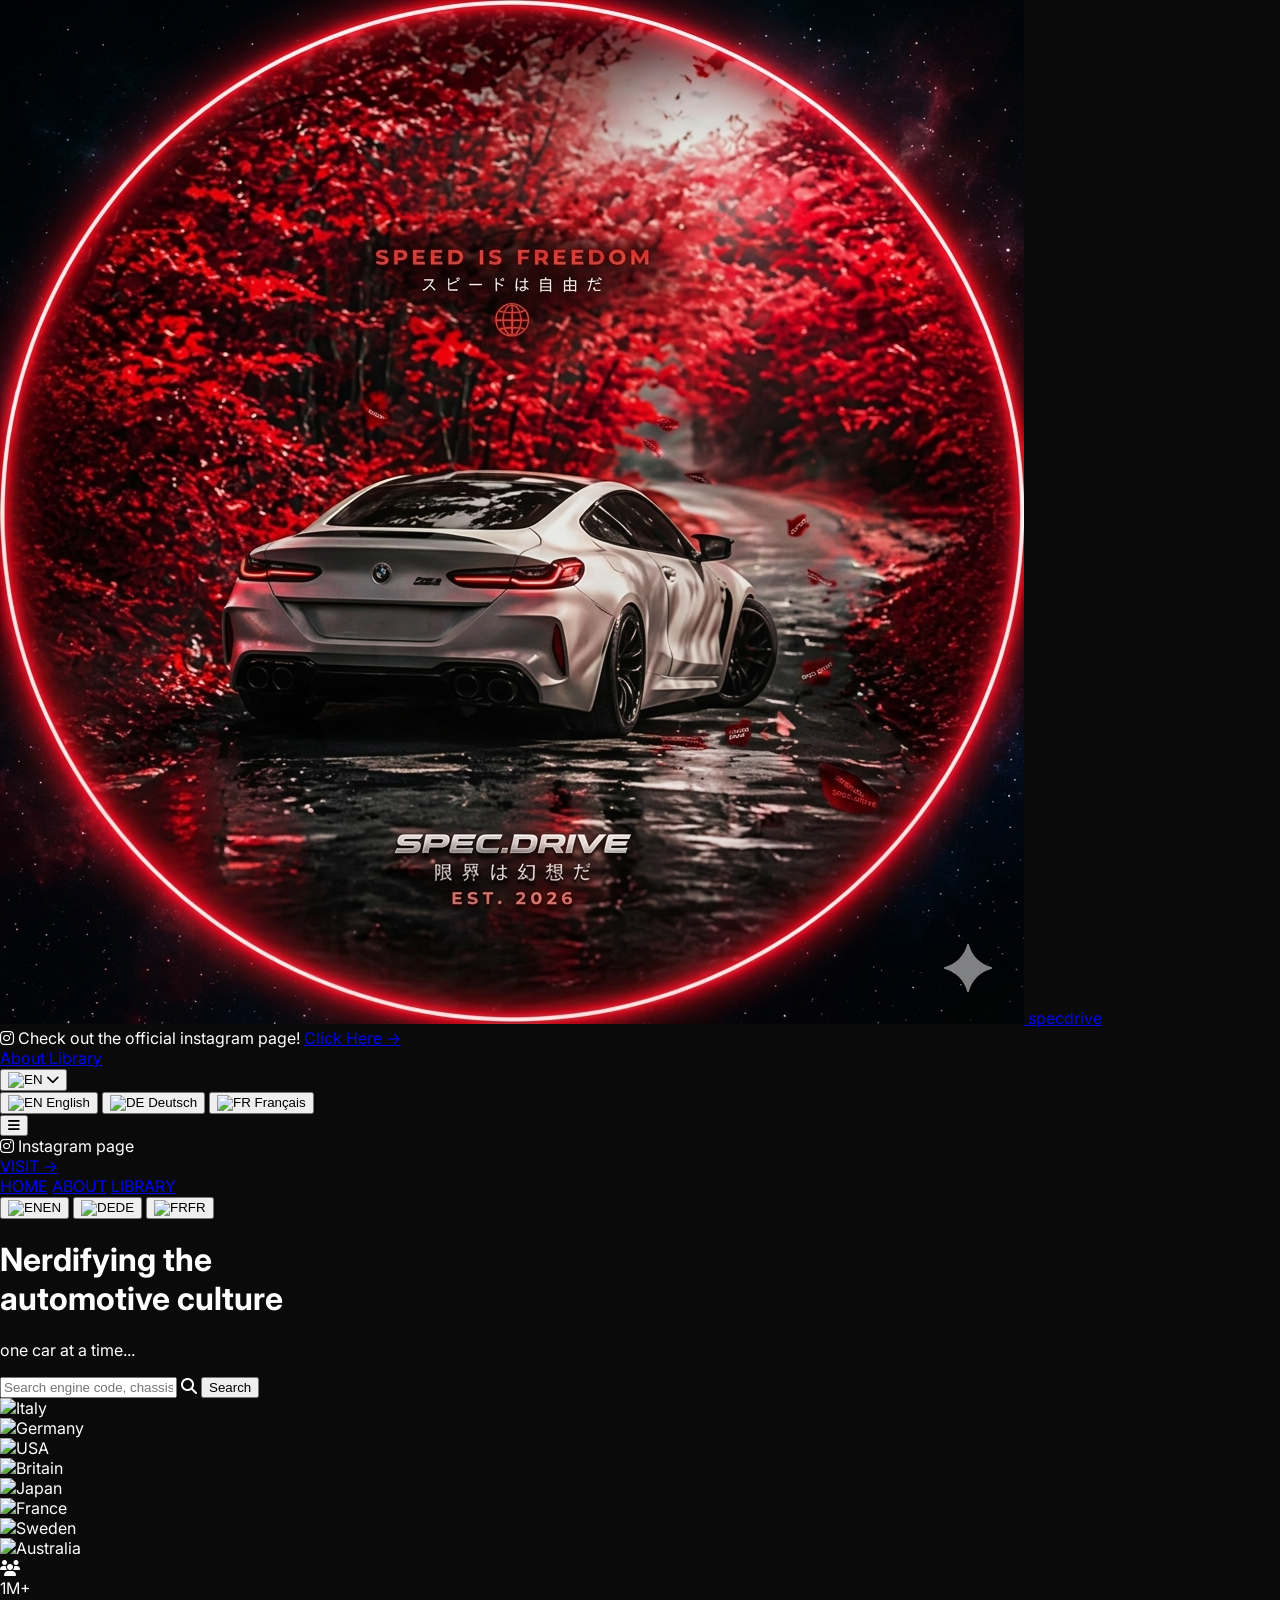
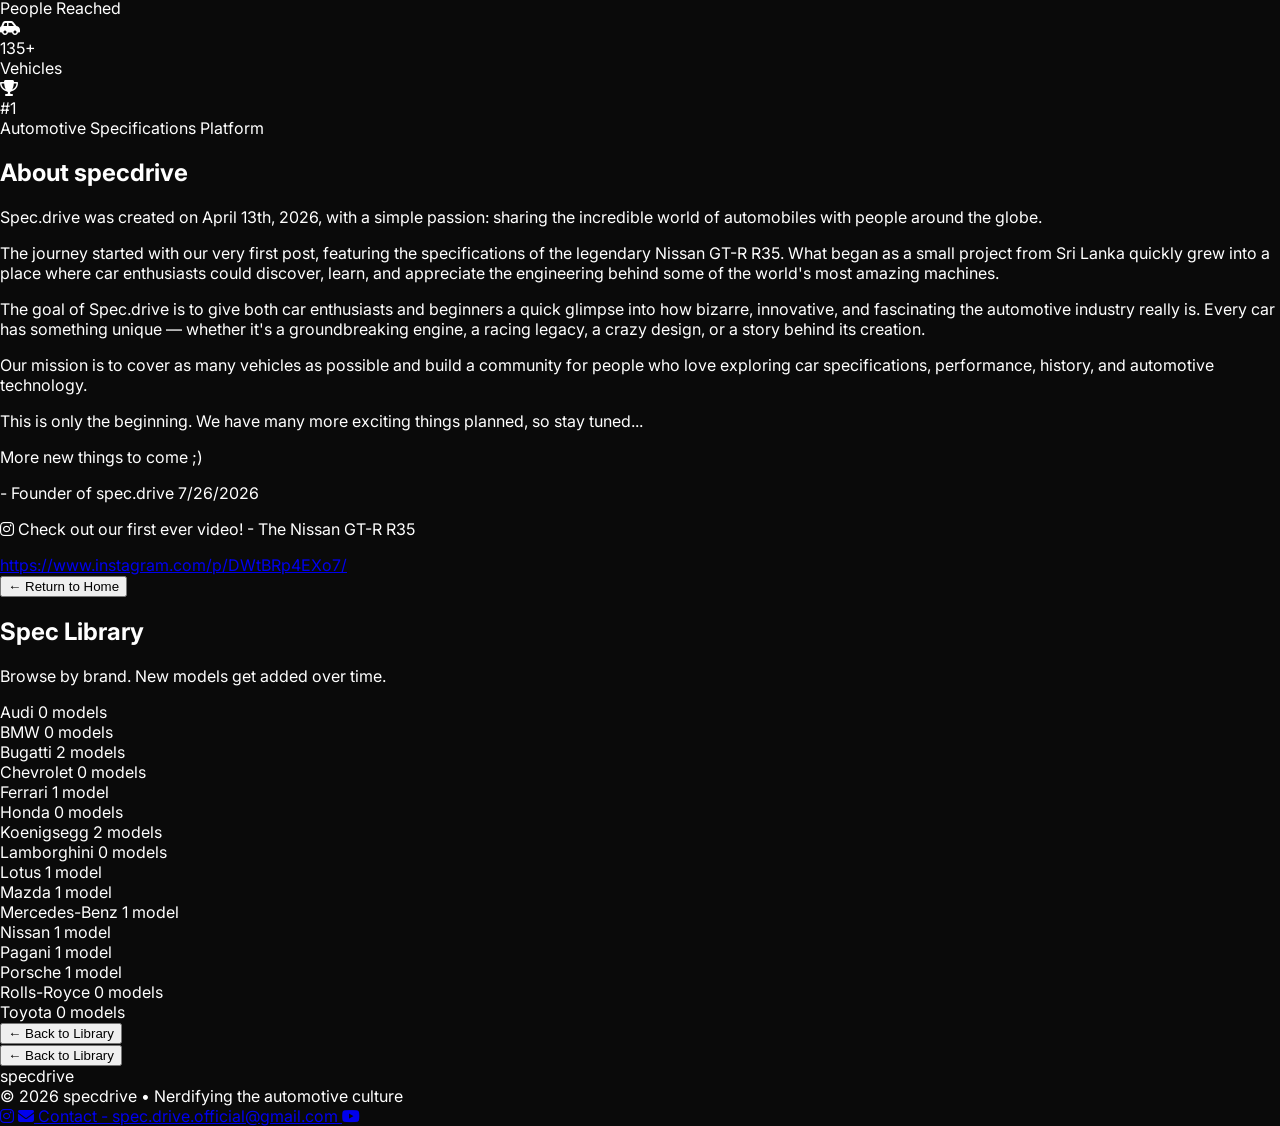
==== index.html @ 2438a8d9 "Update index.html" ====
<!DOCTYPE html>
<html lang="en">
<head>
     <!-- Google tag (gtag.js) -->
<script async src="https://www.googletagmanager.com/gtag/js?id=G-RXZ4TZF6L9"></script>
<script>
  window.dataLayer = window.dataLayer || [];
  function gtag(){dataLayer.push(arguments);}
  gtag('js', new Date());

  gtag('config', 'G-RXZ4TZF6L9');
</script>
    <meta charset="UTF-8">
    <meta name="viewport" content="width=device-width, initial-scale=1.0">
    <title>specdrive | Nerdifying the automotive culture</title>

    <!-- Tailwind CSS -->
    <script src="https://cdn.tailwindcss.com"></script>

    <!-- Font Awesome Icons -->
    <link rel="stylesheet" href="https://cdnjs.cloudflare.com/ajax/libs/font-awesome/6.4.0/css/all.min.css">

    <!-- Google Fonts: Bebas Neue, Oswald, Inter -->
    <link rel="preconnect" href="https://fonts.googleapis.com">
    <link rel="preconnect" href="https://fonts.gstatic.com" crossorigin>
    <link href="https://fonts.googleapis.com/css2?family=Bebas+Neue&family=Inter:wght@300;400;500;600;700&family=Oswald:wght@400;500;600;700&display=swap" rel="stylesheet">

    <script>
        tailwind.config = {
            theme: {
                extend: {
                    colors: {
                        c1: '#0A0A0A',
                        c2: '#121212',
                        r1: '#C1121F',
                        r2: '#D90429',
                        r3: '#EF233C'
                    },
                    fontFamily: {
                        logo: ['Bebas Neue', 'sans-serif'],
                        heading: ['Oswald', 'sans-serif'],
                        body: ['Inter', 'sans-serif']
                    }
                }
            }
        }
    </script>

    <style>
        :root {
            --bg-main: #0A0A0A;
            --bg-card: #121212;
            --red-dark: #C1121F;
            --red-mid: #D90429;
            --red-bright: #EF233C;
        }

        body {
            background-color: var(--bg-main);
            color: #FFFFFF;
            font-family: 'Inter', sans-serif;
            overflow-x: hidden;
            margin: 0;
            padding: 0;
        }

        /* Hero Background with dark GT-R overlay */
        .hero-bg {
    position: relative;
    overflow: hidden;
    isolation: isolate;
}

.hero-video {
    position: absolute;
    inset: 0;
    width: 100%;
    height: 100%;
    object-fit: cover;
    z-index: -2;
}

.hero-overlay {
    position: absolute;
    inset: 0;
    background: linear-gradient(
        180deg,
        rgba(10, 10, 10, 0.72) 0%,
        rgba(10, 10, 10, 0.90) 100%
    );
    z-index: -1;
}
        }

        /* Clean borders without neon or glowing effects */
        .clean-border {
            border: 1px solid #1f1f1f;
        }

        .clean-border-red {
            border: 1px solid var(--red-dark);
        }

        /* Custom Scrollbar */
        ::-webkit-scrollbar {
            width: 8px;
        }
        ::-webkit-scrollbar-track {
            background: #0A0A0A;
        }
        ::-webkit-scrollbar-thumb {
            background: #C1121F;
            border-radius: 4px;
        }
    </style>
</head>
<body class="bg-c1 text-white min-h-screen flex flex-col justify-between font-body selection:bg-r2 selection:text-white">

    <!-- ======================================================= -->
    <!-- SECTION: HEADER NAVBAR                                   -->
    <!-- ======================================================= -->
    <header class="w-full bg-c2/90 border-b border-[#1A1A1A] sticky top-0 z-50">
        <div class="max-w-7xl mx-auto px-6 h-20 flex items-center justify-between gap-4">

            <!-- ---- SUBSECTION: LOGO (top left) ---- -->
            <a href="#" onclick="showView('home')" class="flex items-center gap-3 group text-decoration-none shrink-0">
                <img src="spec.drive logo.png"
                     alt="spec.drive logo"
                     onerror="this.onerror=null; this.src='spec.drive logo_2.png';"
                     class="w-10 h-10 rounded-full border border-r1 object-cover">
                <span class="font-logo text-3xl tracking-wider text-white uppercase group-hover:text-r3 transition-colors">
                    spec<span class="text-r2">drive</span>
                </span>
            </a>

            <!-- ---- SUBSECTION: INSTAGRAM ANNOUNCEMENT BADGE (center) ---- -->
            <div class="hidden md:inline-flex items-center gap-2 lg:gap-3 bg-c1/80 border border-[#222222] hover:border-r1 rounded-full px-3.5 py-1.5 text-xs transition-all shadow-md">
                <i class="fa-brands fa-instagram text-r3 text-sm"></i>
                <span class="text-gray-300 font-body text-xs lg:text-sm" data-i18n="igBanner">Check out the official instagram page!</span>
                <a href="https://www.instagram.com/spec.drive/"
                   target="_blank"
                   rel="noopener noreferrer"
                   class="bg-r1 hover:bg-r2 text-white font-heading px-3 py-1 rounded-full text-xs uppercase tracking-wider transition-colors shrink-0"
                   data-i18n="igBannerBtn">
                    Click Here →
                </a>
            </div>

            <!-- ---- SUBSECTION: TOP RIGHT CLUSTER: About + Library (NEW) + Language Switcher + Menu Icon ---- -->
            <div class="flex items-center gap-4 sm:gap-6 shrink-0">
                <a href="#"
                   id="nav-about-btn"
                   onclick="showView('about')"
                   class="font-heading text-lg tracking-wider text-white hover:text-r3 transition-colors uppercase"
                   data-i18n="navAbout">
                    About
                </a>

                <!-- ==== NEW: LIBRARY NAV LINK ==== -->
                <a href="#"
                   id="nav-library-btn"
                   onclick="showView('library')"
                   class="font-heading text-lg tracking-wider text-white hover:text-r3 transition-colors uppercase"
                   data-i18n="navLibrary">
                    Library
                </a>
                <!-- ==== END NEW: LIBRARY NAV LINK ==== -->

                <!-- LANGUAGE SWITCHER (desktop) -->
                <div class="relative" id="langSwitcherWrap">
                    <button onclick="toggleLangMenu()"
                            id="langSwitcherBtn"
                            aria-label="Change language"
                            class="flex items-center gap-1.5 bg-c1/80 border border-[#222222] hover:border-r1 rounded-full pl-1.5 pr-2.5 py-1.5 transition-all">
                        <img id="langFlagIcon" src="https://flagcdn.com/w40/gb.png" alt="EN" class="w-6 h-4 rounded-sm object-cover border border-[#2a2a2a]">
                        <i class="fa-solid fa-chevron-down text-[10px] text-gray-400"></i>
                    </button>

                    <div id="langMenu" class="hidden absolute right-0 mt-2 w-40 bg-c2 border border-[#222222] rounded-lg shadow-2xl overflow-hidden z-50">
                        <button onclick="setLanguage('en')" class="w-full flex items-center gap-2 px-3 py-2.5 hover:bg-c1 text-sm text-white transition-colors">
                            <img src="https://flagcdn.com/w40/gb.png" alt="EN" class="w-6 h-4 rounded-sm object-cover border border-[#2a2a2a]"> English
                        </button>
                        <button onclick="setLanguage('de')" class="w-full flex items-center gap-2 px-3 py-2.5 hover:bg-c1 text-sm text-white transition-colors">
                            <img src="https://flagcdn.com/w40/de.png" alt="DE" class="w-6 h-4 rounded-sm object-cover border border-[#2a2a2a]"> Deutsch
                        </button>
                        <button onclick="setLanguage('fr')" class="w-full flex items-center gap-2 px-3 py-2.5 hover:bg-c1 text-sm text-white transition-colors">
                            <img src="https://flagcdn.com/w40/fr.png" alt="FR" class="w-6 h-4 rounded-sm object-cover border border-[#2a2a2a]"> Français
                        </button>
                    </div>
                </div>

                <button onclick="toggleMobileMenu()" class="text-white hover:text-r2 p-2 focus:outline-none" aria-label="Menu">
                    <i class="fa-solid fa-bars text-2xl"></i>
                </button>
            </div>
        </div>

        <!-- ---- SUBSECTION: MOBILE DRAWER ---- -->
        <div id="mobileMenu" class="hidden bg-c2 border-b border-[#1A1A1A] px-6 py-4 space-y-3 font-heading text-lg">
            <div class="md:hidden flex items-center justify-between bg-c1 border border-[#222222] rounded-lg p-3 text-xs mb-2">
                <div class="flex items-center gap-2">
                    <i class="fa-brands fa-instagram text-r3"></i>
                    <span class="text-gray-300" data-i18n="igMobileLabel">Instagram page</span>
                </div>
                <a href="https://www.instagram.com/spec.drive/" target="_blank" class="bg-r1 text-white font-heading px-2 py-1 rounded text-xs" data-i18n="igMobileBtn">VISIT →</a>
            </div>
            <a href="#" onclick="showView('home'); toggleMobileMenu()" class="block text-white hover:text-r2" data-i18n="mobileHome">HOME</a>
            <a href="#" onclick="showView('about'); toggleMobileMenu()" class="block text-r2" data-i18n="mobileAbout">ABOUT</a>
            <!-- NEW: mobile Library link -->
            <a href="#" onclick="showView('library'); toggleMobileMenu()" class="block text-white hover:text-r2" data-i18n="navLibrary">LIBRARY</a>

            <div class="flex items-center gap-2 pt-2 border-t border-[#1A1A1A] mt-2">
                <button onclick="setLanguage('en')" class="flex items-center gap-1.5 bg-c1 border border-[#222222] hover:border-r1 rounded-full px-2.5 py-1.5 text-xs">
                    <img src="https://flagcdn.com/w40/gb.png" alt="EN" class="w-5 h-3.5 rounded-sm object-cover">EN
                </button>
                <button onclick="setLanguage('de')" class="flex items-center gap-1.5 bg-c1 border border-[#222222] hover:border-r1 rounded-full px-2.5 py-1.5 text-xs">
                    <img src="https://flagcdn.com/w40/de.png" alt="DE" class="w-5 h-3.5 rounded-sm object-cover">DE
                </button>
                <button onclick="setLanguage('fr')" class="flex items-center gap-1.5 bg-c1 border border-[#222222] hover:border-r1 rounded-full px-2.5 py-1.5 text-xs">
                    <img src="https://flagcdn.com/w40/fr.png" alt="FR" class="w-5 h-3.5 rounded-sm object-cover">FR
                </button>
            </div>
        </div>
    </header>

    <main class="flex-grow relative">

        <!-- ======================================================= -->
        <!-- SECTION: PAGE 1 - HOMEPAGE                               -->
        <!-- ======================================================= -->
        <div id="page-home" class="hero-bg min-h-[calc(100vh-80px)] flex flex-col items-center justify-center px-4 py-12 text-center">
             <video class="hero-video" autoplay muted loop playsinline>
    <source src="bgcar.mp4" type="video/mp4">
</video>

<div class="hero-overlay"></div>

            <div class="max-w-4xl mx-auto space-y-6 w-full flex flex-col items-center">

                <!-- ---- SUBSECTION: HERO HEADING ---- -->
                <h1 class="font-heading font-bold text-4xl sm:text-6xl md:text-7xl lg:text-8xl tracking-tight text-white uppercase leading-tight max-w-3xl">
                    <span data-i18n="heroLine1">Nerdifying the</span> <br>
                    <span class="text-r2" data-i18n="heroLine2">automotive culture</span>
                </h1>

                <!-- ---- SUBSECTION: TAGLINE (original size, just a touch brighter than before for visibility) ---- -->
                <p class="font-heading text-base md:text-xl text-gray-300 tracking-widest uppercase -mt-2" data-i18n="tagline">
                    one car at a time...
                </p>

                <!-- ---- SUBSECTION: CENTER SEARCH BAR ---- -->
                <!-- Now searches both the car database (data/cars.json) and the brand list (data/brands.json). -->
                <div class="w-full max-w-2xl px-2 pt-2">
                    <div class="relative flex items-center">
                        <input type="text"
                               id="heroSearchInput"
                               placeholder="Search engine code, chassis, specs..."
                               data-i18n-placeholder="searchPlaceholder"
                               oninput="handleSearch(this.value)"
                               class="w-full bg-c2 text-white placeholder-gray-400 font-body text-base md:text-lg rounded-full py-4 pl-14 pr-32 border border-r1 focus:border-r3 focus:outline-none transition-all">

                        <i class="fa-solid fa-magnifying-glass absolute left-5 text-r2 text-xl pointer-events-none"></i>

                        <button onclick="performSearch()"
                                class="absolute right-2 px-6 py-2.5 bg-r1 hover:bg-r2 text-white font-heading text-lg uppercase rounded-full transition-colors"
                                data-i18n="searchBtn">
                            Search
                        </button>
                    </div>

                    <!-- Search Results Popup -->
                    <div id="searchResultsCard" class="hidden mt-3 bg-c2 border border-[#222222] rounded-xl p-4 text-left space-y-2 max-h-72 overflow-y-auto shadow-2xl"></div>
                </div>

                <!-- ---- SUBSECTION: COUNTRY FLAGS ROW ---- -->
                <div class="flex items-center justify-center gap-3 sm:gap-5 pt-3 pb-1 flex-wrap">
                    <div class="group cursor-pointer" onclick="filterByCountry('Italy')" title="Italy">
                        <div class="w-[60px] h-[40px] rounded overflow-hidden border border-[#222222] group-hover:border-r2 transition-all">
                            <img src="https://flagcdn.com/w80/it.png" alt="Italy" class="w-full h-full object-cover">
                        </div>
                    </div>

                    <div class="group cursor-pointer" onclick="filterByCountry('Germany')" title="Germany">
                        <div class="w-[60px] h-[40px] rounded overflow-hidden border border-[#222222] group-hover:border-r2 transition-all">
                            <img src="https://flagcdn.com/w80/de.png" alt="Germany" class="w-full h-full object-cover">
                        </div>
                    </div>

                    <div class="group cursor-pointer" onclick="filterByCountry('USA')" title="USA">
                        <div class="w-[60px] h-[40px] rounded overflow-hidden border border-[#222222] group-hover:border-r2 transition-all">
                            <img src="https://flagcdn.com/w80/us.png" alt="USA" class="w-full h-full object-cover">
                        </div>
                    </div>

                    <div class="group cursor-pointer" onclick="filterByCountry('Britain')" title="Britain">
                        <div class="w-[60px] h-[40px] rounded overflow-hidden border border-[#222222] group-hover:border-r2 transition-all">
                            <img src="https://flagcdn.com/w80/gb.png" alt="Britain" class="w-full h-full object-cover">
                        </div>
                    </div>

                    <div class="group cursor-pointer" onclick="filterByCountry('Japan')" title="Japan">
                        <div class="w-[60px] h-[40px] rounded overflow-hidden border border-[#222222] group-hover:border-r2 transition-all">
                            <img src="https://flagcdn.com/w80/jp.png" alt="Japan" class="w-full h-full object-cover">
                        </div>
                    </div>

                    <div class="group cursor-pointer" onclick="filterByCountry('France')" title="France">
                        <div class="w-[60px] h-[40px] rounded overflow-hidden border border-[#222222] group-hover:border-r2 transition-all">
                            <img src="https://flagcdn.com/w80/fr.png" alt="France" class="w-full h-full object-cover">
                        </div>
                    </div>

                    <div class="group cursor-pointer" onclick="filterByCountry('Sweden')" title="Sweden">
                        <div class="w-[60px] h-[40px] rounded overflow-hidden border border-[#222222] group-hover:border-r2 transition-all">
                            <img src="https://flagcdn.com/w80/se.png" alt="Sweden" class="w-full h-full object-cover">
                        </div>
                    </div>

                    <div class="group cursor-pointer" onclick="filterByCountry('Australia')" title="Australia">
                        <div class="w-[60px] h-[40px] rounded overflow-hidden border border-[#222222] group-hover:border-r2 transition-all">
                            <img src="https://flagcdn.com/w80/au.png" alt="Australia" class="w-full h-full object-cover">
                        </div>
                    </div>
                </div>

            </div>

            <!-- ---- SUBSECTION: ACHIEVEMENTS STRIP (NEW) ---- -->
            <!-- 3 stat cards, fade/slide in via IntersectionObserver + count up via animateCounters() in the JS section -->
            <div id="achievementsStrip" class="w-full max-w-5xl mx-auto grid grid-cols-1 sm:grid-cols-3 gap-4 md:gap-6 mt-10 md:mt-14 px-2">

                <div class="achv-card opacity-0 translate-y-6 transition-all duration-700 ease-out bg-c2/90 border border-[#222222] hover:border-r1 rounded-2xl p-6 md:p-8 flex flex-col items-center text-center gap-2 shadow-xl">
                    <i class="fa-solid fa-users text-r2 text-2xl mb-1"></i>
                    <div class="font-heading font-bold text-3xl md:text-4xl text-white">
                        <span class="achv-counter" data-target="1" data-suffix="M+">0</span>
                    </div>
                    <div class="text-gray-400 font-body text-sm md:text-base uppercase tracking-wide" data-i18n="statPeopleReached">People Reached</div>
                </div>

                <div class="achv-card opacity-0 translate-y-6 transition-all duration-700 ease-out delay-150 bg-c2/90 border border-[#222222] hover:border-r1 rounded-2xl p-6 md:p-8 flex flex-col items-center text-center gap-2 shadow-xl">
                    <i class="fa-solid fa-car-side text-r2 text-2xl mb-1"></i>
                    <div class="font-heading font-bold text-3xl md:text-4xl text-white">
                        <span class="achv-counter" data-target="150" data-suffix="+">0</span>
                    </div>
                    <div class="text-gray-400 font-body text-sm md:text-base uppercase tracking-wide" data-i18n="statVehicles">Vehicles</div>
                </div>

                <div class="achv-card opacity-0 translate-y-6 transition-all duration-700 ease-out delay-300 bg-c2/90 border border-[#222222] hover:border-r1 rounded-2xl p-6 md:p-8 flex flex-col items-center text-center gap-2 shadow-xl">
                    <i class="fa-solid fa-trophy text-r2 text-2xl mb-1"></i>
                    <div class="font-heading font-bold text-2xl md:text-3xl text-white">#1</div>
                    <div class="text-gray-400 font-body text-sm md:text-base uppercase tracking-wide" data-i18n="statPlatform">Automotive Specifications Platform</div>
                </div>

            </div>
        </div>

        <!-- ======================================================= -->
        <!-- SECTION: PAGE 2 - ABOUT PAGE                              -->
        <!-- ======================================================= -->
        <div id="page-about" class="hidden min-h-[calc(100vh-160px)] p-4 md:p-8 max-w-4xl mx-auto flex flex-col justify-center my-6">
            <div class="bg-c2 border border-[#1F1F1F] rounded-2xl p-6 md:p-10 space-y-6 shadow-2xl">
                <h2 class="font-heading font-bold text-3xl md:text-5xl text-white uppercase border-b border-[#1F1F1F] pb-4 tracking-wide">
                    <span data-i18n="aboutTitlePrefix">About</span> <span class="text-r2">specdrive</span>
                </h2>

                <div class="font-heading text-gray-200 text-lg md:text-xl space-y-4 leading-relaxed font-normal">
                    <p data-i18n="aboutP1">
                        Spec.drive was created on April 13th, 2026, with a simple passion: sharing the incredible world of automobiles with people around the globe.
                    </p>
                    <p data-i18n="aboutP2">
                        The journey started with our very first post, featuring the specifications of the legendary Nissan GT-R R35. What began as a small project from Sri Lanka quickly grew into a place where car enthusiasts could discover, learn, and appreciate the engineering behind some of the world's most amazing machines.
                    </p>
                    <p data-i18n="aboutP3">
                        The goal of Spec.drive is to give both car enthusiasts and beginners a quick glimpse into how bizarre, innovative, and fascinating the automotive industry really is. Every car has something unique — whether it's a groundbreaking engine, a racing legacy, a crazy design, or a story behind its creation.
                    </p>
                    <p data-i18n="aboutP4">
                        Our mission is to cover as many vehicles as possible and build a community for people who love exploring car specifications, performance, history, and automotive technology.
                    </p>
                    <p class="text-white pt-2 font-medium" data-i18n="aboutP5">
                        This is only the beginning. We have many more exciting things planned, so stay tuned...
                    </p>
                    <p class="text-r3 font-bold" data-i18n="aboutP6">
                        More new things to come ;)
                    </p>
                    <div class="pt-4 text-gray-400 text-base md:text-lg border-t border-[#1F1F1F] flex flex-col sm:flex-row justify-between gap-1">
                        <span data-i18n="aboutFounderLabel">- Founder of spec.drive</span>
                        <span class="text-r2 font-bold">7/26/2026</span>
                    </div>
                </div>

                <div class="mt-8 bg-c1 border border-r1/50 hover:border-r1 rounded-xl p-5 transition-all">
                    <p class="font-heading font-bold text-lg md:text-xl text-white uppercase tracking-wider mb-2 flex items-center gap-2" data-i18n="aboutVideoLabel">
                        <i class="fa-brands fa-instagram text-r3"></i>
                        Check out our first ever video! - The Nissan GT-R R35
                    </p>
                    <a href="https://www.instagram.com/p/DWtBRp4EXo7/"
                       target="_blank"
                       rel="noopener noreferrer"
                       class="font-heading font-bold text-r2 hover:text-r3 text-base md:text-lg underline underline-offset-4 break-all transition-colors block">
                        https://www.instagram.com/p/DWtBRp4EXo7/
                    </a>
                </div>

                <div class="pt-2">
                    <button onclick="showView('home')" class="px-6 py-2.5 bg-r1 hover:bg-r2 text-white font-heading text-base uppercase rounded-lg transition-colors" data-i18n="returnHome">
                        ← Return to Home
                    </button>
                </div>
            </div>
        </div>

        <!-- ======================================================= -->
        <!-- SECTION: PAGE 3 - SPEC LIBRARY (NEW)                      -->
        <!-- Brand grid, built from data/brands.json + data/cars.json  -->
        <!-- ======================================================= -->
        <div id="page-library" class="hidden min-h-[calc(100vh-160px)] p-4 md:p-8 max-w-6xl mx-auto my-6">
            <h2 class="font-heading font-bold text-3xl md:text-5xl text-white uppercase tracking-wide mb-2" data-i18n="libraryTitle">
                Spec Library
            </h2>
            <p class="text-gray-400 font-body mb-8" data-i18n="librarySubtitle">
                Browse by brand. New models get added over time.
            </p>

            <!-- Brand cards get injected here by renderLibrary() in the JS section below -->
            <div id="brandGrid" class="grid grid-cols-2 sm:grid-cols-3 md:grid-cols-4 gap-4"></div>
        </div>

        <!-- ======================================================= -->
        <!-- SECTION: PAGE 4 - BRAND PAGE (NEW)                        -->
        <!-- Model list for a single brand, injected by renderBrandPage() -->
        <!-- ======================================================= -->
        <div id="page-brand" class="hidden min-h-[calc(100vh-160px)] p-4 md:p-8 max-w-6xl mx-auto my-6">
            <button onclick="showView('library')" class="mb-6 px-4 py-2 bg-c2 border border-[#222222] hover:border-r1 text-white font-heading text-sm uppercase rounded-lg transition-colors" data-i18n="backToLibrary">
                ← Back to Library
            </button>
            <div id="brandPageContent"></div>
        </div>

        <!-- ======================================================= -->
        <!-- SECTION: PAGE 5 - CAR DETAIL PAGE (NEW)                   -->
        <!-- Single car spec sheet, injected by renderCarPage()        -->
        <!-- ======================================================= -->
        <div id="page-car" class="hidden min-h-[calc(100vh-160px)] p-4 md:p-8 max-w-4xl mx-auto my-6">
            <button id="carBackBtn" onclick="showView('library')" class="mb-6 px-4 py-2 bg-c2 border border-[#222222] hover:border-r1 text-white font-heading text-sm uppercase rounded-lg transition-colors" data-i18n="backToLibrary">
                ← Back to Library
            </button>
            <div id="carPageContent"></div>
        </div>

    </main>

    <!-- ======================================================= -->
    <!-- SECTION: FOOTER                                           -->
    <!-- ======================================================= -->
    <footer class="bg-c2 border-t border-[#1A1A1A] py-6 text-center text-xs text-gray-500 font-body">
        <div class="max-w-7xl mx-auto px-4 flex flex-col sm:flex-row items-center justify-between gap-4">
            <div class="font-logo text-xl text-white tracking-wider">
                spec<span class="text-r2">drive</span>
            </div>
            <div>
                © 2026 specdrive • <span data-i18n="footerTagline">Nerdifying the automotive culture</span>
            </div>
            <div class="flex gap-4 text-gray-400">
                <a href="https://www.instagram.com/spec.drive/" target="_blank" class="hover:text-r2"><i class="fa-brands fa-instagram"></i></a>
                <a href="mailto:spec.drive.official@gmail.com" class="hover:text-r2 flex items-center gap-1.5">
                    <i class="fa-solid fa-envelope"></i>
                    <span data-i18n="footerContactLabel">Contact</span> - spec.drive.official@gmail.com
                </a>
                <a href="#" class="hover:text-r2"><i class="fa-brands fa-youtube"></i></a>
            </div>
        </div>
    </footer>

    <script>
        // ===================================================
        // SECTION: DATABASE LOADING (NEW)
        // Pulls data/cars.json and data/brands.json at page load.
        // These two files are the database — edit them directly,
        // this script only ever reads them.
        // NOTE: fetch() needs the page served over http(s). Opening
        // index.html by double-clicking it (file://) will fail with
        // a CORS error — run a local server or test on GitHub Pages.
        // ===================================================
        let cars = [];
        let brands = [];

        async function loadDatabase() {
            try {
                const [carsRes, brandsRes] = await Promise.all([
                    fetch('data/cars.json'),
                    fetch('data/brands.json')
                ]);
                cars = await carsRes.json();
                brands = await brandsRes.json();
                renderLibrary();
            } catch (err) {
                console.error('Could not load the car database. If you are opening this file directly (file://), run a local server instead — see the README.', err);
            }
        }

        // ===================================================
        // SECTION: LANGUAGE / TRANSLATIONS
        // ===================================================
        const translations = {
            en: {
                igBanner: "Check out the official instagram page!",
                igBannerBtn: "Click Here →",
                igMobileLabel: "Instagram page",
                igMobileBtn: "VISIT →",
                navAbout: "About",
                navLibrary: "Library",
                mobileHome: "HOME",
                mobileAbout: "ABOUT",
                heroLine1: "Nerdifying the",
                heroLine2: "automotive culture",
                tagline: "one car at a time...",
                searchPlaceholder: "Search engine code, chassis, specs...",
                searchBtn: "Search",
                noResults: 'No specs found matching "{q}". Try searching "S63", "V6", or "GT3".',
                viewSpec: "View Spec →",
                viewBrand: "View Brand →",
                aboutTitlePrefix: "About",
                aboutP1: "Spec.drive was created on April 13th, 2026, with a simple passion: sharing the incredible world of automobiles with people around the globe.",
                aboutP2: "The journey started with our very first post, featuring the specifications of the legendary Nissan GT-R R35. What began as a small project from Sri Lanka quickly grew into a place where car enthusiasts could discover, learn, and appreciate the engineering behind some of the world's most amazing machines.",
                aboutP3: "The goal of Spec.drive is to give both car enthusiasts and beginners a quick glimpse into how bizarre, innovative, and fascinating the automotive industry really is. Every car has something unique — whether it's a groundbreaking engine, a racing legacy, a crazy design, or a story behind its creation.",
                aboutP4: "Our mission is to cover as many vehicles as possible and build a community for people who love exploring car specifications, performance, history, and automotive technology.",
                aboutP5: "This is only the beginning. We have many more exciting things planned, so stay tuned...",
                aboutP6: "More new things to come ;)",
                aboutFounderLabel: "- Founder of spec.drive",
                aboutVideoLabel: "Check out our first ever video! - The Nissan GT-R R35",
                returnHome: "← Return to Home",
                footerTagline: "Nerdifying the automotive culture",
                footerContactLabel: "Contact",
                libraryTitle: "Spec Library",
                librarySubtitle: "Browse by brand. New models get added over time.",
                backToLibrary: "← Back to Library",
                comingSoonTitle: "No specs here yet",
                comingSoonBody: "We haven't written this brand up yet — check back soon.",
                statCountry: "Country",
                statPrice: "Price",
                statTopSpeed: "Top Speed",
                statZeroHundred: "0-100 km/h",
                statPeopleReached: "People Reached",
                statVehicles: "Vehicles",
                statPlatform: "Automotive Specifications Platform",
                watchOnInstagram: "Watch on Instagram"
            },
            de: {
                igBanner: "Schau dir unsere offizielle Instagram-Seite an!",
                igBannerBtn: "Hier klicken →",
                igMobileLabel: "Instagram-Seite",
                igMobileBtn: "BESUCHEN →",
                navAbout: "Über uns",
                navLibrary: "Bibliothek",
                mobileHome: "STARTSEITE",
                mobileAbout: "ÜBER UNS",
                heroLine1: "Wir verwandeln die",
                heroLine2: "Autokultur in Nerd-Wissen",
                tagline: "ein Auto nach dem anderen...",
                searchPlaceholder: "Motorcode, Fahrgestell, Spezifikationen suchen...",
                searchBtn: "Suchen",
                noResults: 'Keine Ergebnisse für "{q}" gefunden. Versuche "S63", "V6" oder "GT3".',
                viewSpec: "Details ansehen →",
                viewBrand: "Marke ansehen →",
                aboutTitlePrefix: "Über",
                aboutP1: "Spec.drive wurde am 13. April 2026 aus einer einfachen Leidenschaft heraus gegründet: die faszinierende Welt der Automobile mit Menschen auf der ganzen Welt zu teilen.",
                aboutP2: "Alles begann mit unserem allerersten Beitrag über die Spezifikationen des legendären Nissan GT-R R35. Was als kleines Projekt aus Sri Lanka startete, wurde schnell zu einem Ort, an dem Autoliebhaber die Technik hinter einigen der beeindruckendsten Maschinen der Welt entdecken und schätzen lernen konnten.",
                aboutP3: "Das Ziel von Spec.drive ist es, sowohl Autoenthusiasten als auch Einsteigern einen schnellen Einblick zu geben, wie ungewöhnlich, innovativ und faszinierend die Automobilindustrie wirklich ist. Jedes Auto hat etwas Besonderes — sei es ein bahnbrechender Motor, ein Rennerbe, ein verrücktes Design oder eine Geschichte hinter seiner Entstehung.",
                aboutP4: "Unsere Mission ist es, so viele Fahrzeuge wie möglich vorzustellen und eine Community für Menschen aufzubauen, die gerne Fahrzeugspezifikationen, Leistung, Geschichte und Automobiltechnik erkunden.",
                aboutP5: "Das ist erst der Anfang. Es gibt noch viele spannende Dinge, die wir planen, also bleib dran...",
                aboutP6: "Weitere Neuigkeiten folgen ;)",
                aboutFounderLabel: "- Gründer von spec.drive",
                aboutVideoLabel: "Schau dir unser allererstes Video an! - Der Nissan GT-R R35",
                returnHome: "← Zurück zur Startseite",
                footerTagline: "Wir verwandeln die Autokultur in Nerd-Wissen",
                footerContactLabel: "Kontakt",
                libraryTitle: "Spec-Bibliothek",
                librarySubtitle: "Nach Marke durchsuchen. Neue Modelle kommen laufend dazu.",
                backToLibrary: "← Zurück zur Bibliothek",
                comingSoonTitle: "Noch keine Daten",
                comingSoonBody: "Für diese Marke haben wir noch nichts geschrieben — schau bald wieder vorbei.",
                statCountry: "Land",
                statPrice: "Preis",
                statTopSpeed: "Höchstgeschwindigkeit",
                statZeroHundred: "0-100 km/h",
                statPeopleReached: "Erreichte Personen",
                statVehicles: "Fahrzeuge",
                statPlatform: "Automotive Spezifikations-Plattform",
                watchOnInstagram: "Auf Instagram ansehen"
            },
            fr: {
                igBanner: "Découvrez notre page Instagram officielle !",
                igBannerBtn: "Cliquez ici →",
                igMobileLabel: "Page Instagram",
                igMobileBtn: "VISITER →",
                navAbout: "À propos",
                navLibrary: "Bibliothèque",
                mobileHome: "ACCUEIL",
                mobileAbout: "À PROPOS",
                heroLine1: "Rendre la",
                heroLine2: "culture automobile passionnante",
                tagline: "une voiture à la fois...",
                searchPlaceholder: "Rechercher un code moteur, un châssis, des specs...",
                searchBtn: "Rechercher",
                noResults: 'Aucun résultat pour "{q}". Essayez "S63", "V6" ou "GT3".',
                viewSpec: "Voir la fiche →",
                viewBrand: "Voir la marque →",
                aboutTitlePrefix: "À propos de",
                aboutP1: "Spec.drive a été créé le 13 avril 2026, avec une passion simple : partager le monde incroyable de l'automobile avec des passionnés du monde entier.",
                aboutP2: "Tout a commencé avec notre tout premier post, consacré aux caractéristiques de la légendaire Nissan GT-R R35. Ce qui n'était au départ qu'un petit projet lancé depuis le Sri Lanka est rapidement devenu un lieu où les passionnés d'automobile peuvent découvrir et apprécier l'ingénierie derrière certaines des machines les plus impressionnantes au monde.",
                aboutP3: "L'objectif de Spec.drive est d'offrir aux passionnés comme aux débutants un aperçu de ce que l'industrie automobile a de plus surprenant, innovant et fascinant. Chaque voiture a quelque chose d'unique — un moteur révolutionnaire, un héritage de course, un design audacieux, ou une histoire derrière sa création.",
                aboutP4: "Notre mission est de couvrir un maximum de véhicules et de créer une communauté pour les passionnés de caractéristiques automobiles, de performance, d'histoire et de technologie.",
                aboutP5: "Ce n'est que le début. Nous avons encore beaucoup de projets passionnants en préparation, restez à l'écoute...",
                aboutP6: "D'autres nouveautés à venir ;)",
                aboutFounderLabel: "- Fondateur de spec.drive",
                aboutVideoLabel: "Découvrez notre toute première vidéo ! - La Nissan GT-R R35",
                returnHome: "← Retour à l'accueil",
                footerTagline: "Rendre la culture automobile passionnante",
                footerContactLabel: "Contact",
                libraryTitle: "Bibliothèque des specs",
                librarySubtitle: "Parcourez par marque. De nouveaux modèles sont ajoutés régulièrement.",
                backToLibrary: "← Retour à la bibliothèque",
                comingSoonTitle: "Rien ici pour l'instant",
                comingSoonBody: "Cette marque n'a pas encore de fiche — revenez bientôt.",
                statCountry: "Pays",
                statPrice: "Prix",
                statTopSpeed: "Vitesse max.",
                statZeroHundred: "0-100 km/h",
                statPeopleReached: "Personnes touchées",
                statVehicles: "Véhicules",
                statPlatform: "Plateforme de fiches techniques automobiles",
                watchOnInstagram: "Voir sur Instagram"
            }
        };

        const langFlags = { en: "gb", de: "de", fr: "fr" };
        let currentLang = "en";

        function setLanguage(lang) {
            if (!translations[lang]) return;
            currentLang = lang;

            document.querySelectorAll('[data-i18n]').forEach(el => {
                const key = el.getAttribute('data-i18n');
                if (translations[lang][key] !== undefined) el.textContent = translations[lang][key];
            });
            document.querySelectorAll('[data-i18n-placeholder]').forEach(el => {
                const key = el.getAttribute('data-i18n-placeholder');
                if (translations[lang][key] !== undefined) el.setAttribute('placeholder', translations[lang][key]);
            });

            document.getElementById('langFlagIcon').src = `https://flagcdn.com/w40/${langFlags[lang]}.png`;
            document.getElementById('langMenu').classList.add('hidden');

            const searchInput = document.getElementById('heroSearchInput');
            if (searchInput.value.trim()) handleSearch(searchInput.value);

            // Re-render whichever dynamic page is open so its i18n strings update too
            const activeCarId = document.getElementById('page-car').dataset.activeId;
            const activeBrand = document.getElementById('page-brand').dataset.activeBrand;
            if (!document.getElementById('page-car').classList.contains('hidden') && activeCarId) renderCarPage(activeCarId);
            if (!document.getElementById('page-brand').classList.contains('hidden') && activeBrand) renderBrandPage(activeBrand);
        }

        function toggleLangMenu() {
            document.getElementById('langMenu').classList.toggle('hidden');
        }

        document.addEventListener('click', function (e) {
            const wrap = document.getElementById('langSwitcherWrap');
            if (wrap && !wrap.contains(e.target)) {
                document.getElementById('langMenu').classList.add('hidden');
            }
        });

        // ===================================================
        // SECTION: VIEW SWITCHING
        // Handles all 5 pages: home, about, library, brand, car
        // ===================================================
        const allPageIds = ['page-home', 'page-about', 'page-library', 'page-brand', 'page-car'];

        function showView(view, param) {
            allPageIds.forEach(id => document.getElementById(id).classList.add('hidden'));

            document.getElementById('nav-about-btn').classList.remove('text-r2');
            document.getElementById('nav-library-btn').classList.remove('text-r2');

            if (view === 'about') {
                document.getElementById('page-about').classList.remove('hidden');
                document.getElementById('nav-about-btn').classList.add('text-r2');
            } else if (view === 'library') {
                document.getElementById('page-library').classList.remove('hidden');
                document.getElementById('nav-library-btn').classList.add('text-r2');
            } else if (view === 'brand') {
                document.getElementById('page-brand').classList.remove('hidden');
                document.getElementById('nav-library-btn').classList.add('text-r2');
                renderBrandPage(param);
            } else if (view === 'car') {
                document.getElementById('page-car').classList.remove('hidden');
                document.getElementById('nav-library-btn').classList.add('text-r2');
                renderCarPage(param);
            } else {
                document.getElementById('page-home').classList.remove('hidden');
            }
            window.scrollTo({ top: 0, behavior: 'smooth' });
        }

        // Kept for the search results popup / flag row, which call these directly
        function goToCar(id) { document.getElementById('searchResultsCard').classList.add('hidden'); showView('car', id); }
        function goToBrand(brand) { document.getElementById('searchResultsCard').classList.add('hidden'); showView('brand', brand); }

        function toggleMobileMenu() {
            document.getElementById('mobileMenu').classList.toggle('hidden');
        }

        // ===================================================
        // SECTION: LIBRARY PAGE RENDERING (NEW)
        // ===================================================
        function renderLibrary() {
            const grid = document.getElementById('brandGrid');
            grid.innerHTML = brands.map(brand => {
                const count = cars.filter(c => c.brand === brand).length;
                return `
                <div onclick="goToBrand('${brand.replace(/'/g, "\\'")}')"
                     class="cursor-pointer bg-c2 border border-[#1F1F1F] hover:border-r1 rounded-xl p-5 flex flex-col items-center justify-center gap-2 text-center transition-all">
                    <span class="font-heading font-bold text-lg text-white uppercase tracking-wide">${brand}</span>
                    <span class="text-xs text-gray-500">${count} ${count === 1 ? 'model' : 'models'}</span>
                </div>`;
            }).join('');
        }

        // ===================================================
        // SECTION: BRAND PAGE RENDERING (NEW)
        // ===================================================
        function renderBrandPage(brand) {
            document.getElementById('page-brand').dataset.activeBrand = brand;
            const brandCars = cars.filter(c => c.brand === brand);
            const container = document.getElementById('brandPageContent');
            const t = translations[currentLang];

            let cardsHtml;
            if (brandCars.length === 0) {
                cardsHtml = `
                <div class="bg-c2 border border-[#1F1F1F] rounded-2xl p-10 text-center">
                    <p class="font-heading font-bold text-xl text-white uppercase mb-2">${t.comingSoonTitle}</p>
                    <p class="text-gray-400">${t.comingSoonBody}</p>
                </div>`;
            } else {
                cardsHtml = `<div class="grid sm:grid-cols-2 gap-4">` + brandCars.map(car => `
                    <div onclick="goToCar('${car.id}')" class="cursor-pointer bg-c2 border border-[#1F1F1F] hover:border-r1 rounded-xl overflow-hidden transition-all">
                        <img src="${car.image}" alt="${car.brand} ${car.name}" class="w-full h-40 object-cover">
                        <div class="p-4">
                            <div class="font-heading font-bold text-lg text-white">${car.brand} ${car.name}</div>
                            <div class="text-gray-400 text-xs mt-1">${car.year} • ${car.price}</div>
                        </div>
                    </div>`).join('') + `</div>`;
            }

            container.innerHTML = `
                <h2 class="font-heading font-bold text-3xl md:text-5xl text-white uppercase tracking-wide mb-6">${brand}</h2>
                ${cardsHtml}`;
        }

        // ===================================================
        // SECTION: CAR DETAIL PAGE RENDERING (NEW)
        // Big stat cards (country / price / top speed / 0-100) + description
        // ===================================================
        function renderCarPage(id) {
            const car = cars.find(c => c.id === id);
            document.getElementById('page-car').dataset.activeId = id;
            const container = document.getElementById('carPageContent');
            const t = translations[currentLang];

            if (!car) {
                container.innerHTML = `<p class="text-gray-400">Car not found.</p>`;
                return;
            }

            container.innerHTML = `
                <div class="bg-c2 border border-[#1F1F1F] rounded-2xl overflow-hidden shadow-2xl">
                    <img src="${car.image}" alt="${car.brand} ${car.name}" class="w-full h-56 md:h-80 object-cover">

                    <div class="p-6 md:p-10 space-y-8">
                        <div>
                            <div class="text-r2 font-heading uppercase tracking-widest text-sm">${car.brand}</div>
                            <h2 class="font-heading font-bold text-3xl md:text-5xl text-white uppercase">${car.name} <span class="text-gray-500 text-2xl md:text-3xl">'${car.year}</span></h2>
                        </div>

                        <!-- Big stat row -->
                        <div class="grid grid-cols-2 md:grid-cols-4 gap-4">
                            <div class="bg-c1 border border-[#222222] rounded-xl p-4 text-center">
                                <img src="https://flagcdn.com/w80/${car.countryFlag}.png" alt="${car.country}" class="w-10 h-7 object-cover rounded mx-auto mb-2 border border-[#2a2a2a]">
                                <div class="text-[11px] text-gray-500 uppercase tracking-wide">${t.statCountry}</div>
                                <div class="font-heading font-bold text-white text-sm md:text-base">${car.country}</div>
                            </div>
                            <div class="bg-c1 border border-[#222222] rounded-xl p-4 text-center flex flex-col justify-center">
                                <div class="text-[11px] text-gray-500 uppercase tracking-wide">${t.statPrice}</div>
                                <div class="font-heading font-bold text-r3 text-lg md:text-xl">${car.price}</div>
                            </div>
                            <div class="bg-c1 border border-[#222222] rounded-xl p-4 text-center flex flex-col justify-center">
                                <div class="text-[11px] text-gray-500 uppercase tracking-wide">${t.statTopSpeed}</div>
                                <div class="font-heading font-bold text-white text-base md:text-lg">${car.topSpeed}</div>
                            </div>
                            <div class="bg-c1 border border-[#222222] rounded-xl p-4 text-center flex flex-col justify-center">
                                <div class="text-[11px] text-gray-500 uppercase tracking-wide">${t.statZeroHundred}</div>
                                <div class="font-heading font-bold text-white text-base md:text-lg">${car.zeroToHundred}</div>
                            </div>
                        </div>

                        <!-- Summary + spec list -->
                        <div class="space-y-4">
                            <p class="text-gray-200 font-body text-base md:text-lg leading-relaxed">${car.summary}</p>

                            ${car.instagram ? `
                            <a href="${car.instagram}" target="_blank" rel="noopener noreferrer"
                               class="flex items-center gap-3 bg-c1 border border-r1/50 hover:border-r1 rounded-xl p-4 transition-all">
                                <i class="fa-brands fa-instagram text-r3 text-xl"></i>
                                <span class="font-heading font-bold text-white uppercase tracking-wide text-sm md:text-base">${t.watchOnInstagram}</span>
                                <i class="fa-solid fa-arrow-up-right-from-square text-gray-500 text-xs ml-auto"></i>
                            </a>` : ''}

                            <div class="divide-y divide-[#1F1F1F] border-t border-b border-[#1F1F1F]">
                                ${car.specs.map(spec => `
                                    <div class="py-3 flex flex-col sm:flex-row sm:items-baseline gap-1 sm:gap-4">
                                        <span class="font-heading font-bold text-r2 uppercase text-sm shrink-0 sm:w-56">${spec.label}</span>
                                        <span class="text-gray-300 font-body text-sm md:text-base">${spec.value}</span>
                                    </div>`).join('')}
                            </div>
                        </div>
                    </div>
                </div>`;
        }

        // ===================================================
        // SECTION: SEARCH
        // Now searches cars.json (by brand/model/engine) and
        // brands.json (by brand name) and links straight to the
        // matching detail page.
        // ===================================================
        function filterByCountry(country) {
            const searchInput = document.getElementById('heroSearchInput');
            searchInput.value = country;
            handleSearch(country);
        }

        function handleSearch(query) {
            const resultsCard = document.getElementById('searchResultsCard');
            const q = query.toLowerCase().trim();

            if (!q) {
                resultsCard.classList.add('hidden');
                return;
            }

            const carMatches = cars.filter(car =>
                car.brand.toLowerCase().includes(q) ||
                car.name.toLowerCase().includes(q) ||
                car.country.toLowerCase().includes(q) ||
                (car.specs || []).some(s => s.value.toLowerCase().includes(q))
            );
            const brandMatches = brands.filter(b =>
                b.toLowerCase().includes(q) && !carMatches.some(c => c.brand === b)
            );

            resultsCard.classList.remove('hidden');
            const t = translations[currentLang];

            if (carMatches.length === 0 && brandMatches.length === 0) {
                resultsCard.innerHTML = `<div class="text-gray-400 p-2">${t.noResults.replace('{q}', query)}</div>`;
                return;
            }

            const carHtml = carMatches.map(car => `
                <div onclick="goToCar('${car.id}')" class="p-3 bg-c1 rounded-lg border border-[#1f1f1f] flex justify-between items-center hover:border-r1 transition-colors cursor-pointer">
                    <div>
                        <div class="font-heading font-bold text-white text-base">${car.brand} ${car.name}</div>
                        <div class="text-gray-400 text-xs">${car.year} • ${car.country}</div>
                    </div>
                    <span class="text-r2 font-heading text-xs uppercase">${t.viewSpec}</span>
                </div>`).join('');

            const brandHtml = brandMatches.map(brand => `
                <div onclick="goToBrand('${brand.replace(/'/g, "\\'")}')" class="p-3 bg-c1 rounded-lg border border-[#1f1f1f] flex justify-between items-center hover:border-r1 transition-colors cursor-pointer">
                    <div class="font-heading font-bold text-white text-base">${brand}</div>
                    <span class="text-r2 font-heading text-xs uppercase">${t.viewBrand}</span>
                </div>`).join('');

            resultsCard.innerHTML = carHtml + brandHtml;
        }

        function performSearch() {
            const val = document.getElementById('heroSearchInput').value;
            handleSearch(val);
        }

        // Kick everything off
        // ===================================================
        // SECTION: ACHIEVEMENTS STRIP ANIMATION (NEW)
        // Fades/slides the 3 stat cards in once they scroll into
        // view, then counts each number up from 0 to its target.
        // ===================================================
        function animateCounter(el) {
            const target = parseFloat(el.dataset.target);
            const suffix = el.dataset.suffix || '';
            const duration = 1200;
            const start = performance.now();

            function tick(now) {
                const progress = Math.min((now - start) / duration, 1);
                const eased = 1 - Math.pow(1 - progress, 3); // ease-out-cubic
                const value = Math.round(target * eased);
                el.textContent = value + suffix;
                if (progress < 1) requestAnimationFrame(tick);
            }
            requestAnimationFrame(tick);
        }

        function initAchievementsStrip() {
            const strip = document.getElementById('achievementsStrip');
            if (!strip) return;

            const observer = new IntersectionObserver((entries) => {
                entries.forEach(entry => {
                    if (!entry.isIntersecting) return;

                    strip.querySelectorAll('.achv-card').forEach(card => {
                        card.classList.remove('opacity-0', 'translate-y-6');
                        card.classList.add('opacity-100', 'translate-y-0');
                    });
                    strip.querySelectorAll('.achv-counter').forEach(animateCounter);

                    observer.disconnect(); // only animate once
                });
            }, { threshold: 0.3 });

            observer.observe(strip);
        }

        loadDatabase();
        initAchievementsStrip();
    </script>
</body>
</html>
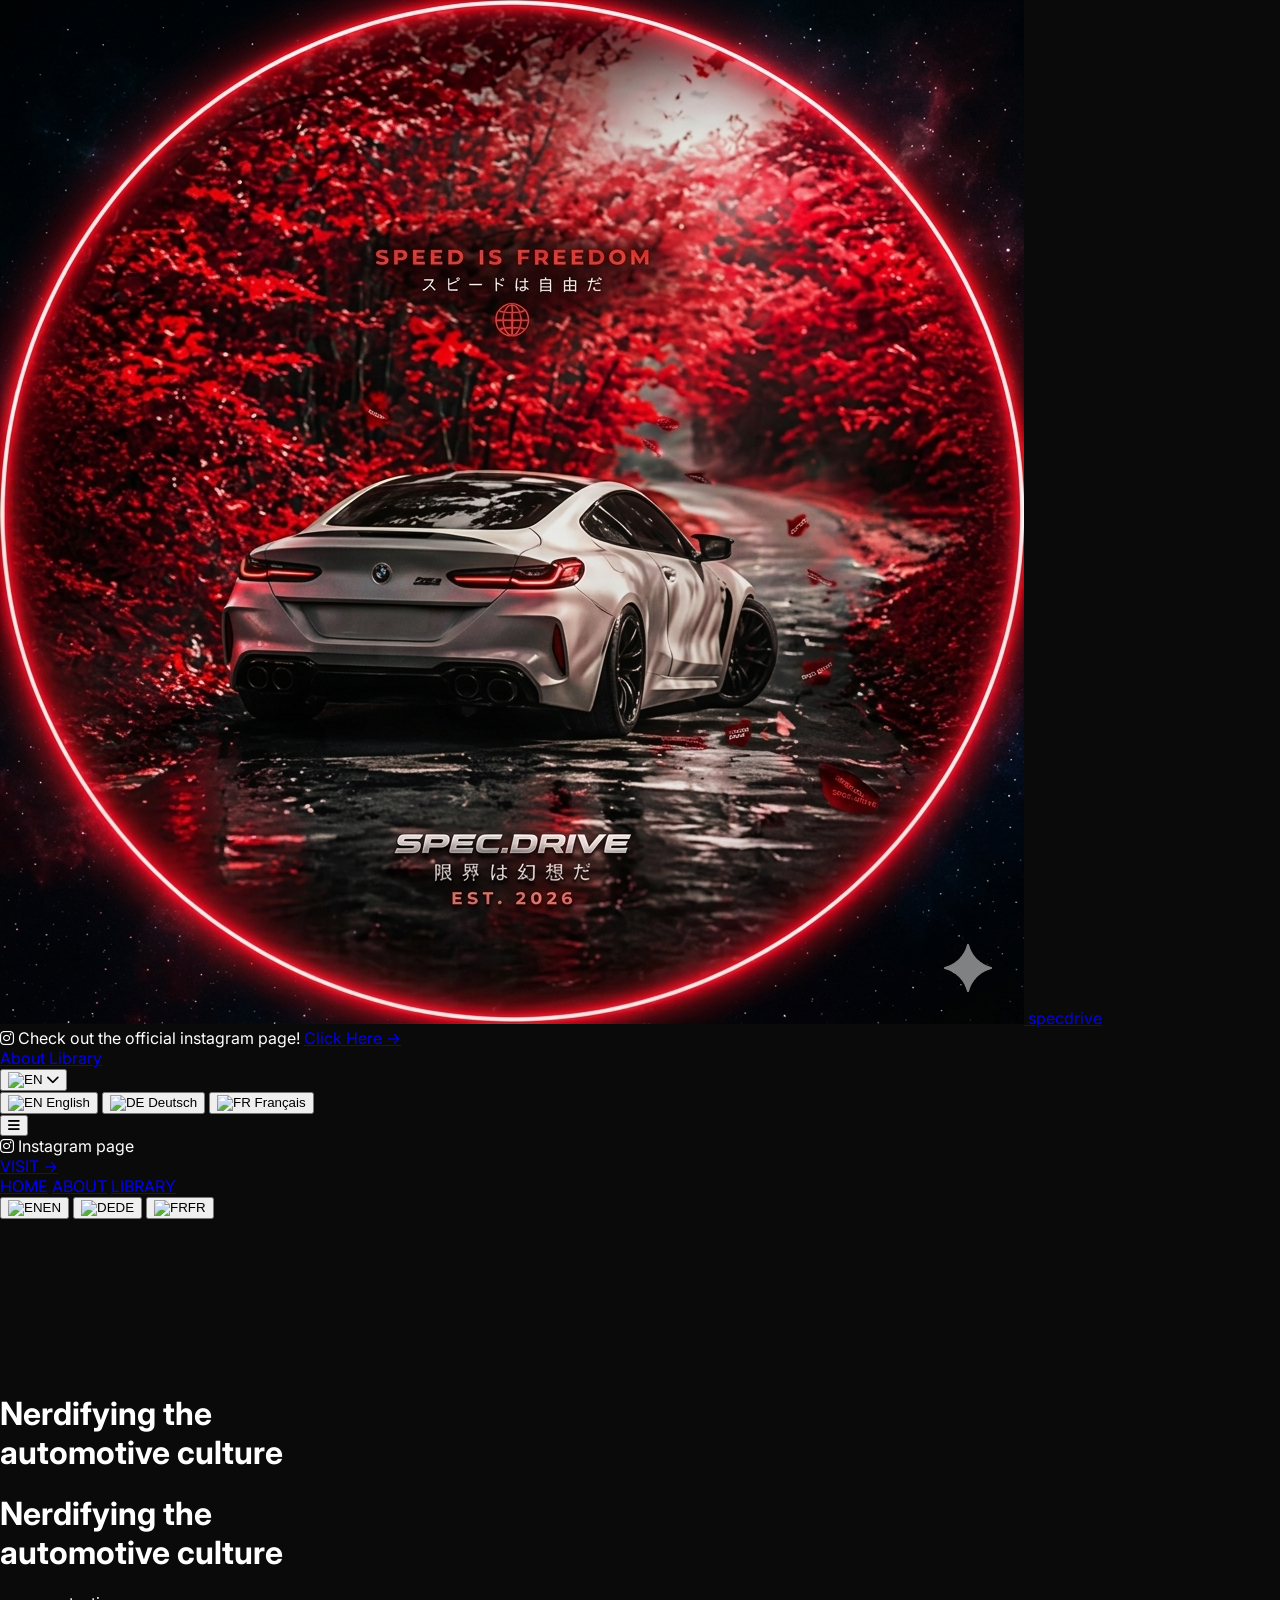
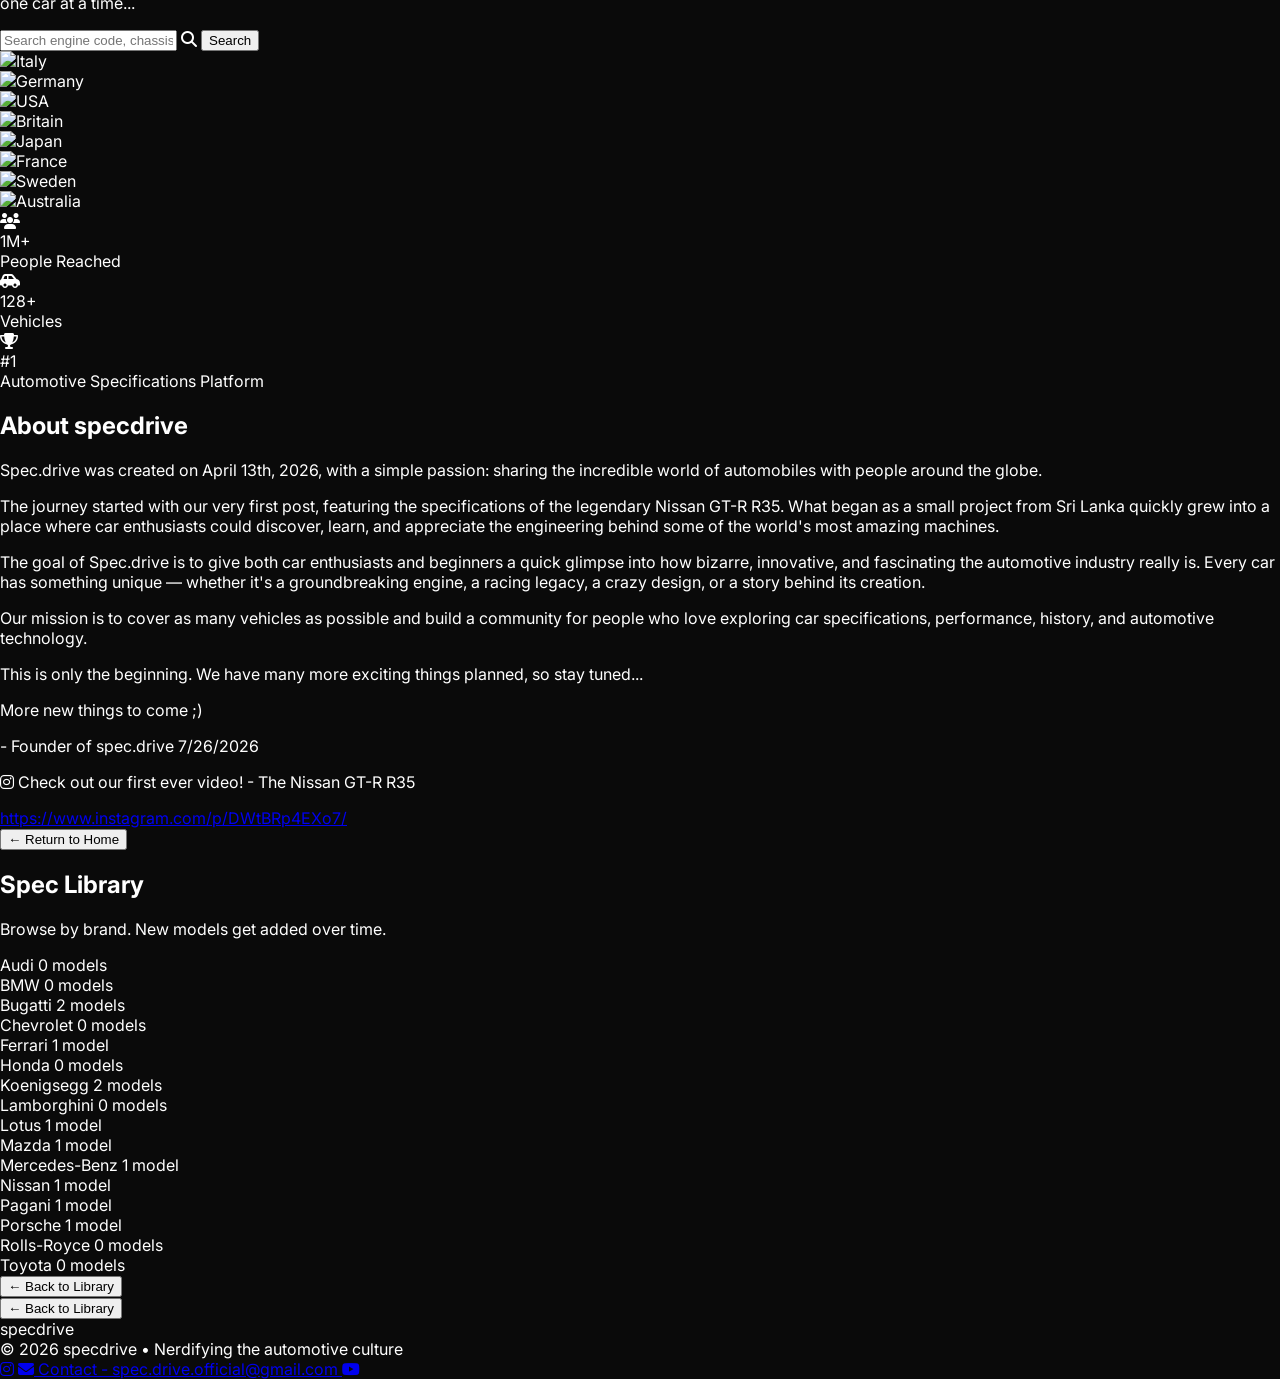
==== commit 29f694f1: "Update index.html" ====
--- a/index.html
+++ b/index.html
@@ -225,17 +225,30 @@
 
     <main class="flex-grow relative">
 
-        <!-- ======================================================= -->
-        <!-- SECTION: PAGE 1 - HOMEPAGE                               -->
-        <!-- ======================================================= -->
-        <div id="page-home" class="hero-bg min-h-[calc(100vh-80px)] flex flex-col items-center justify-center px-4 py-12 text-center">
-             <video class="hero-video" autoplay muted loop playsinline>
-    <source src="bgcar.mp4" type="video/mp4">
-</video>
-
-<div class="hero-overlay"></div>
-
-            <div class="max-w-4xl mx-auto space-y-6 w-full flex flex-col items-center">
+        <!-- ======================================================= -->        
+<!-- SECTION: PAGE 1 - HOMEPAGE                               -->
+<!-- ======================================================= -->
+<div id="page-home" class="relative min-h-[calc(100vh-80px)] flex flex-col items-center justify-center px-4 py-12 text-center overflow-hidden">
+
+    <!-- ==== NEW: BACKGROUND VIDEO ==== -->
+    <video autoplay loop muted playsinline class="absolute top-0 left-0 w-full h-full object-cover z-0">
+        <source src="bgcar.mp4" type="video/mp4">
+        Your browser does not support the video tag.
+    </video>
+
+    <!-- ==== NEW: GRADIENT OVERLAY ==== -->
+    <div class="absolute top-0 left-0 w-full h-full bg-gradient-to-b from-[#0A0A0A]/80 to-[#0A0A0A]/95 z-10 pointer-events-none"></div>
+
+    <!-- Ensure content sits above the video using relative & z-20 -->
+    <div class="relative z-20 max-w-4xl mx-auto space-y-6 w-full flex flex-col items-center">
+
+        <!-- ---- SUBSECTION: HERO HEADING ---- -->
+        <h1 class="font-heading font-bold text-4xl sm:text-6xl md:text-7xl lg:text-8xl tracking-tight text-white uppercase leading-tight max-w-3xl">
+            <span data-i18n="heroLine1">Nerdifying the</span> <br>
+            <span class="text-r2" data-i18n="heroLine2">automotive culture</span>
+        </h1>
+        
+        <!-- [Keep all your other inner content here: Tagline, Search Bar, Flags, etc.] -->
 
                 <!-- ---- SUBSECTION: HERO HEADING ---- -->
                 <h1 class="font-heading font-bold text-4xl sm:text-6xl md:text-7xl lg:text-8xl tracking-tight text-white uppercase leading-tight max-w-3xl">
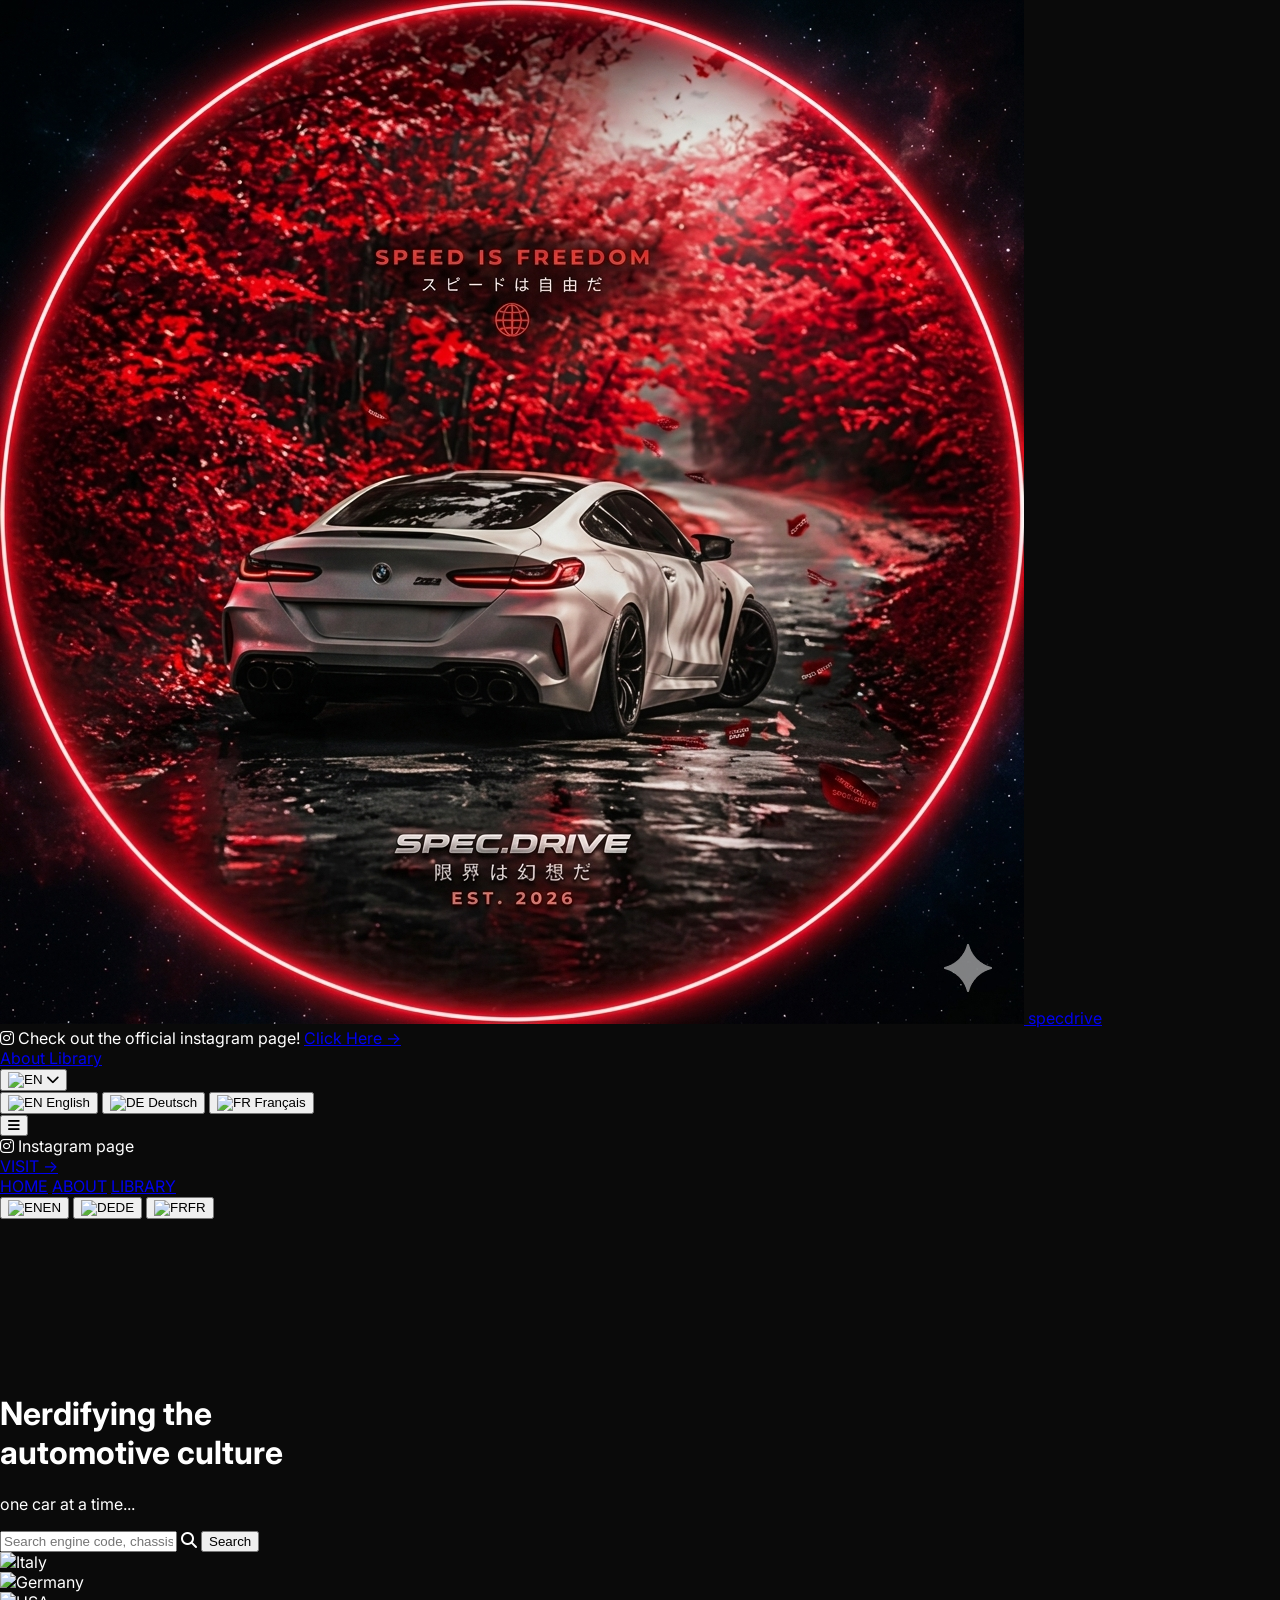
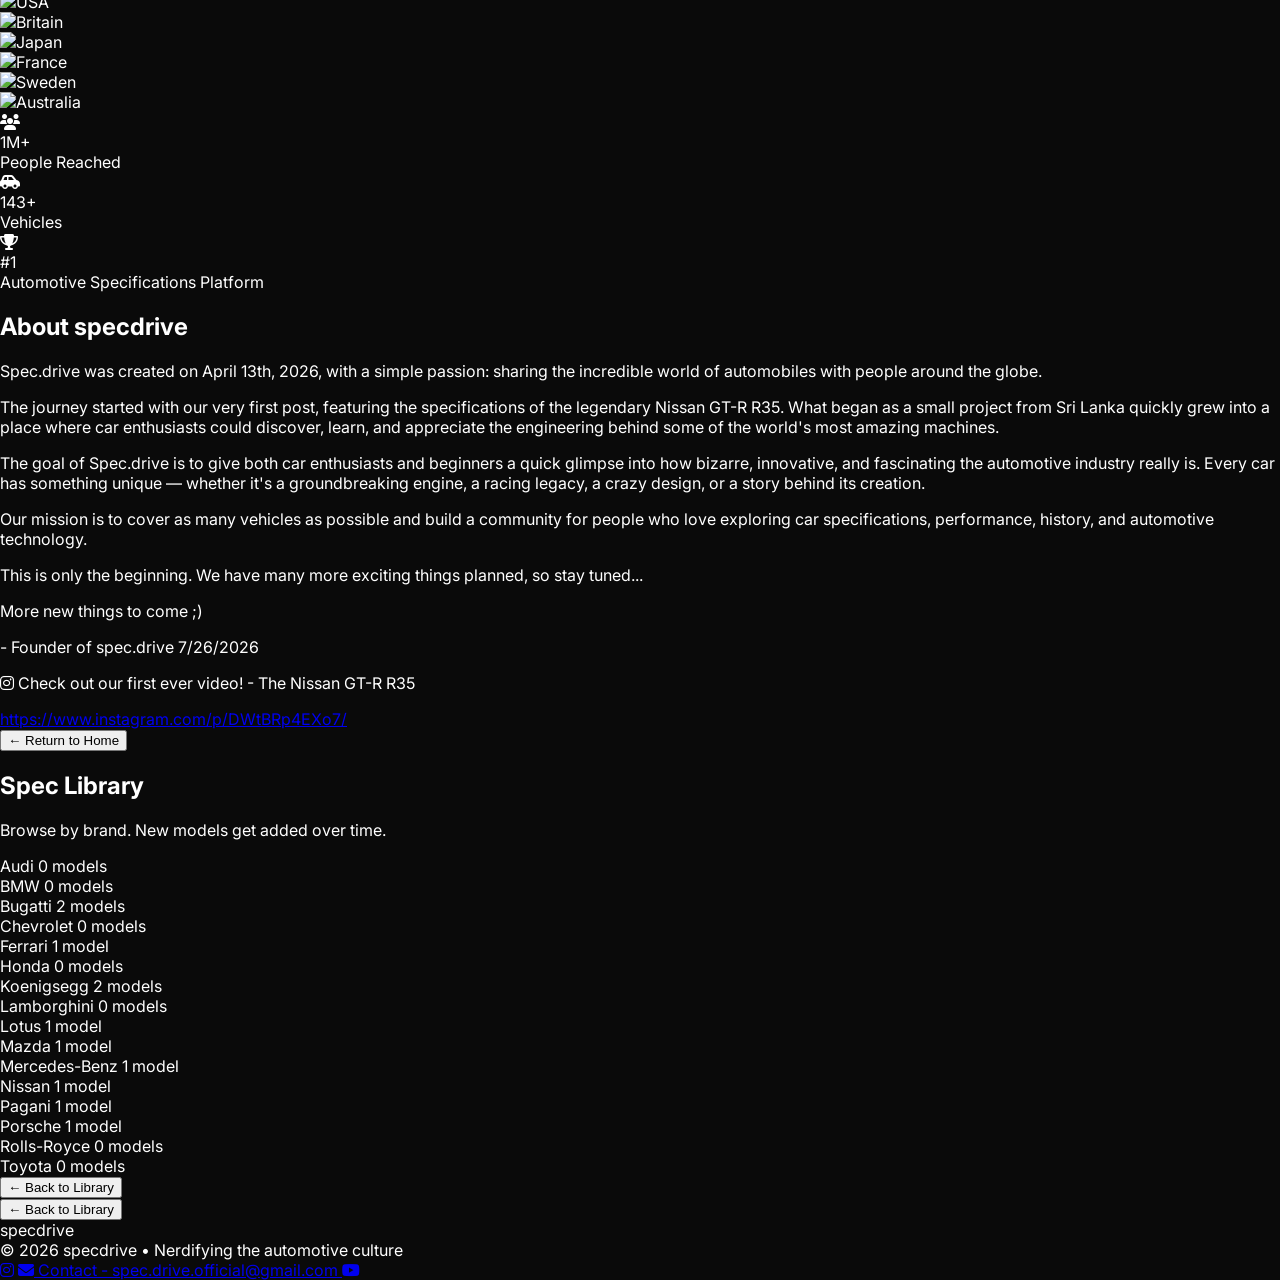
==== commit 2adf9214: "Rename inde1x.html to index.html" ====
--- a/index.html
+++ b/index.html
@@ -90,7 +90,6 @@
     );
     z-index: -1;
 }
-        }
 
         /* Clean borders without neon or glowing effects */
         .clean-border {
@@ -230,25 +229,17 @@
 <!-- ======================================================= -->
 <div id="page-home" class="relative min-h-[calc(100vh-80px)] flex flex-col items-center justify-center px-4 py-12 text-center overflow-hidden">
 
-    <!-- ==== NEW: BACKGROUND VIDEO ==== -->
+    <!-- ==== BACKGROUND VIDEO ==== -->
     <video autoplay loop muted playsinline class="absolute top-0 left-0 w-full h-full object-cover z-0">
         <source src="bgcar.mp4" type="video/mp4">
         Your browser does not support the video tag.
     </video>
 
-    <!-- ==== NEW: GRADIENT OVERLAY ==== -->
+    <!-- ==== GRADIENT OVERLAY ==== -->
     <div class="absolute top-0 left-0 w-full h-full bg-gradient-to-b from-[#0A0A0A]/80 to-[#0A0A0A]/95 z-10 pointer-events-none"></div>
 
     <!-- Ensure content sits above the video using relative & z-20 -->
     <div class="relative z-20 max-w-4xl mx-auto space-y-6 w-full flex flex-col items-center">
-
-        <!-- ---- SUBSECTION: HERO HEADING ---- -->
-        <h1 class="font-heading font-bold text-4xl sm:text-6xl md:text-7xl lg:text-8xl tracking-tight text-white uppercase leading-tight max-w-3xl">
-            <span data-i18n="heroLine1">Nerdifying the</span> <br>
-            <span class="text-r2" data-i18n="heroLine2">automotive culture</span>
-        </h1>
-        
-        <!-- [Keep all your other inner content here: Tagline, Search Bar, Flags, etc.] -->
 
                 <!-- ---- SUBSECTION: HERO HEADING ---- -->
                 <h1 class="font-heading font-bold text-4xl sm:text-6xl md:text-7xl lg:text-8xl tracking-tight text-white uppercase leading-tight max-w-3xl">
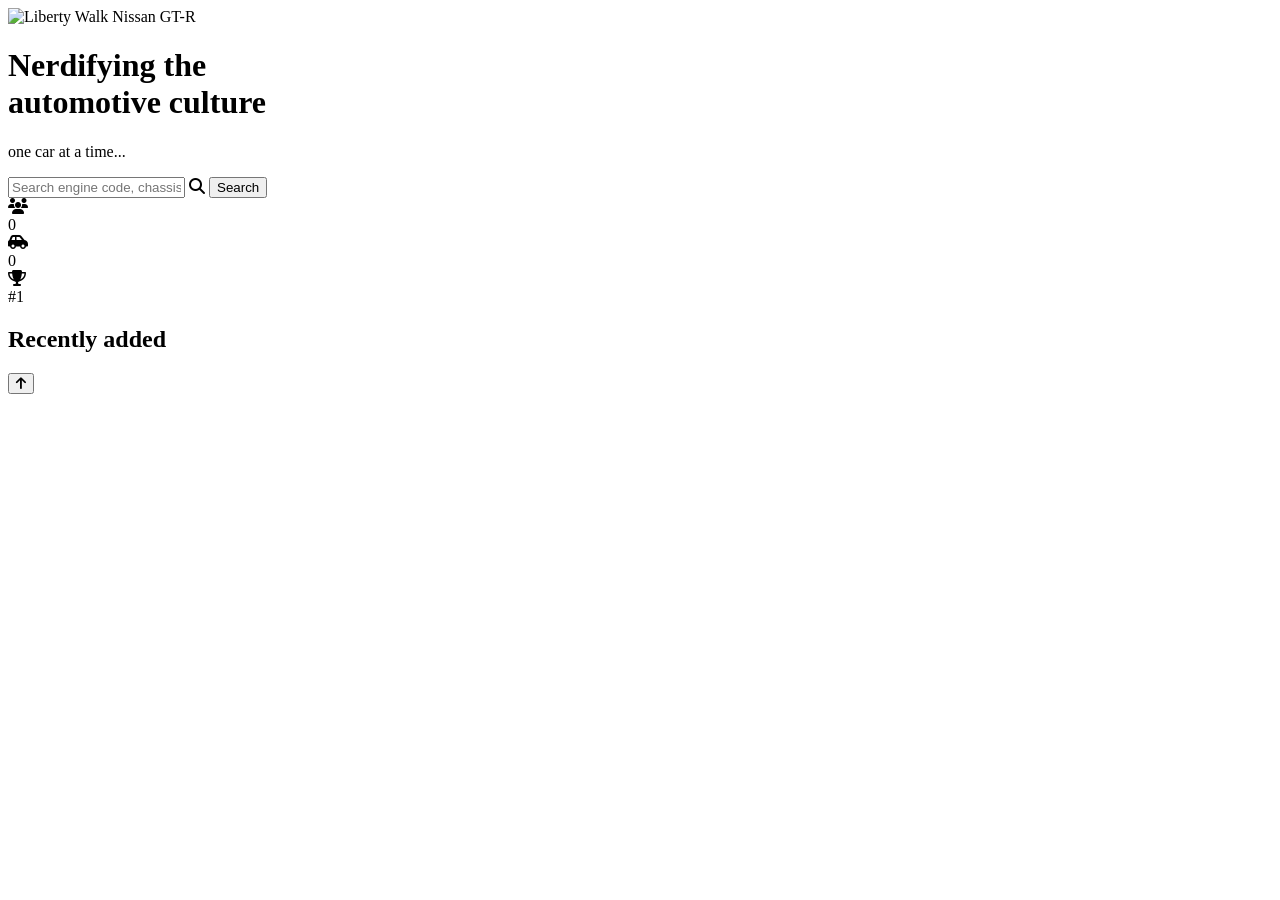
==== commit 0c923745: "Rename index6.html to index.html" ====
--- a/index.html
+++ b/index.html
@@ -1,947 +1,114 @@
 <!DOCTYPE html>
 <html lang="en">
 <head>
-     <!-- Google tag (gtag.js) -->
-<script async src="https://www.googletagmanager.com/gtag/js?id=G-RXZ4TZF6L9"></script>
-<script>
-  window.dataLayer = window.dataLayer || [];
-  function gtag(){dataLayer.push(arguments);}
-  gtag('js', new Date());
-
-  gtag('config', 'G-RXZ4TZF6L9');
-</script>
+    <script async src="https://www.googletagmanager.com/gtag/js?id=G-RXZ4TZF6L9"></script>
+    <script>
+      window.dataLayer = window.dataLayer || [];
+      function gtag(){dataLayer.push(arguments);}
+      gtag('js', new Date());
+      gtag('config', 'G-RXZ4TZF6L9');
+    </script>
     <meta charset="UTF-8">
     <meta name="viewport" content="width=device-width, initial-scale=1.0">
     <title>specdrive | Nerdifying the automotive culture</title>
 
-    <!-- Tailwind CSS -->
     <script src="https://cdn.tailwindcss.com"></script>
-
-    <!-- Font Awesome Icons -->
     <link rel="stylesheet" href="https://cdnjs.cloudflare.com/ajax/libs/font-awesome/6.4.0/css/all.min.css">
-
-    <!-- Google Fonts: Bebas Neue, Oswald, Inter -->
     <link rel="preconnect" href="https://fonts.googleapis.com">
     <link rel="preconnect" href="https://fonts.gstatic.com" crossorigin>
     <link href="https://fonts.googleapis.com/css2?family=Bebas+Neue&family=Inter:wght@300;400;500;600;700&family=Oswald:wght@400;500;600;700&display=swap" rel="stylesheet">
+    <link rel="stylesheet" href="assets/css/style.css">
 
     <script>
         tailwind.config = {
-            theme: {
-                extend: {
-                    colors: {
-                        c1: '#0A0A0A',
-                        c2: '#121212',
-                        r1: '#C1121F',
-                        r2: '#D90429',
-                        r3: '#EF233C'
-                    },
-                    fontFamily: {
-                        logo: ['Bebas Neue', 'sans-serif'],
-                        heading: ['Oswald', 'sans-serif'],
-                        body: ['Inter', 'sans-serif']
-                    }
-                }
-            }
+            theme: { extend: {
+                colors: { c1: '#0A0A0A', c2: '#121212', r1: '#C1121F', r2: '#D90429', r3: '#EF233C' },
+                fontFamily: { logo: ['Bebas Neue','sans-serif'], heading: ['Oswald','sans-serif'], body: ['Inter','sans-serif'] }
+            } }
         }
     </script>
+</head>
+<body data-root="" class="bg-c1 text-white min-h-screen flex flex-col justify-between font-body selection:bg-r2 selection:text-white">
 
-    <style>
-        :root {
-            --bg-main: #0A0A0A;
-            --bg-card: #121212;
-            --red-dark: #C1121F;
-            --red-mid: #D90429;
-            --red-bright: #EF233C;
-        }
+    <header id="sd-header" class="w-full bg-c2/90 border-b border-[#1A1A1A] sticky top-0 z-50"></header>
 
-        body {
-            background-color: var(--bg-main);
-            color: #FFFFFF;
-            font-family: 'Inter', sans-serif;
-            overflow-x: hidden;
-            margin: 0;
-            padding: 0;
-        }
+    <main class="flex-grow relative page-fade-in">
 
-        /* Hero Background with dark GT-R overlay */
-        .hero-bg {
-    position: relative;
-    overflow: hidden;
-    isolation: isolate;
-}
+        <!-- ======================= HERO ======================= -->
+        <div class="relative min-h-[calc(100vh-80px)] flex flex-col items-center justify-center px-4 py-12 text-center overflow-hidden">
 
-.hero-video {
-    position: absolute;
-    inset: 0;
-    width: 100%;
-    height: 100%;
-    object-fit: cover;
-    z-index: -2;
-}
+            <div class="hero-photo-wrap">
+                <img src="assets/img/hero-gtr.jpg" alt="Liberty Walk Nissan GT-R" class="hero-photo">
+            </div>
+            <div class="hero-overlay"></div>
 
-.hero-overlay {
-    position: absolute;
-    inset: 0;
-    background: linear-gradient(
-        180deg,
-        rgba(10, 10, 10, 0.72) 0%,
-        rgba(10, 10, 10, 0.90) 100%
-    );
-    z-index: -1;
-}
+            <div class="relative z-20 max-w-4xl mx-auto space-y-6 w-full flex flex-col items-center">
 
-        /* Clean borders without neon or glowing effects */
-        .clean-border {
-            border: 1px solid #1f1f1f;
-        }
-
-        .clean-border-red {
-            border: 1px solid var(--red-dark);
-        }
-
-        /* Custom Scrollbar */
-        ::-webkit-scrollbar {
-            width: 8px;
-        }
-        ::-webkit-scrollbar-track {
-            background: #0A0A0A;
-        }
-        ::-webkit-scrollbar-thumb {
-            background: #C1121F;
-            border-radius: 4px;
-        }
-    </style>
-</head>
-<body class="bg-c1 text-white min-h-screen flex flex-col justify-between font-body selection:bg-r2 selection:text-white">
-
-    <!-- ======================================================= -->
-    <!-- SECTION: HEADER NAVBAR                                   -->
-    <!-- ======================================================= -->
-    <header class="w-full bg-c2/90 border-b border-[#1A1A1A] sticky top-0 z-50">
-        <div class="max-w-7xl mx-auto px-6 h-20 flex items-center justify-between gap-4">
-
-            <!-- ---- SUBSECTION: LOGO (top left) ---- -->
-            <a href="#" onclick="showView('home')" class="flex items-center gap-3 group text-decoration-none shrink-0">
-                <img src="spec.drive logo.png"
-                     alt="spec.drive logo"
-                     onerror="this.onerror=null; this.src='spec.drive logo_2.png';"
-                     class="w-10 h-10 rounded-full border border-r1 object-cover">
-                <span class="font-logo text-3xl tracking-wider text-white uppercase group-hover:text-r3 transition-colors">
-                    spec<span class="text-r2">drive</span>
-                </span>
-            </a>
-
-            <!-- ---- SUBSECTION: INSTAGRAM ANNOUNCEMENT BADGE (center) ---- -->
-            <div class="hidden md:inline-flex items-center gap-2 lg:gap-3 bg-c1/80 border border-[#222222] hover:border-r1 rounded-full px-3.5 py-1.5 text-xs transition-all shadow-md">
-                <i class="fa-brands fa-instagram text-r3 text-sm"></i>
-                <span class="text-gray-300 font-body text-xs lg:text-sm" data-i18n="igBanner">Check out the official instagram page!</span>
-                <a href="https://www.instagram.com/spec.drive/"
-                   target="_blank"
-                   rel="noopener noreferrer"
-                   class="bg-r1 hover:bg-r2 text-white font-heading px-3 py-1 rounded-full text-xs uppercase tracking-wider transition-colors shrink-0"
-                   data-i18n="igBannerBtn">
-                    Click Here →
-                </a>
-            </div>
-
-            <!-- ---- SUBSECTION: TOP RIGHT CLUSTER: About + Library (NEW) + Language Switcher + Menu Icon ---- -->
-            <div class="flex items-center gap-4 sm:gap-6 shrink-0">
-                <a href="#"
-                   id="nav-about-btn"
-                   onclick="showView('about')"
-                   class="font-heading text-lg tracking-wider text-white hover:text-r3 transition-colors uppercase"
-                   data-i18n="navAbout">
-                    About
-                </a>
-
-                <!-- ==== NEW: LIBRARY NAV LINK ==== -->
-                <a href="#"
-                   id="nav-library-btn"
-                   onclick="showView('library')"
-                   class="font-heading text-lg tracking-wider text-white hover:text-r3 transition-colors uppercase"
-                   data-i18n="navLibrary">
-                    Library
-                </a>
-                <!-- ==== END NEW: LIBRARY NAV LINK ==== -->
-
-                <!-- LANGUAGE SWITCHER (desktop) -->
-                <div class="relative" id="langSwitcherWrap">
-                    <button onclick="toggleLangMenu()"
-                            id="langSwitcherBtn"
-                            aria-label="Change language"
-                            class="flex items-center gap-1.5 bg-c1/80 border border-[#222222] hover:border-r1 rounded-full pl-1.5 pr-2.5 py-1.5 transition-all">
-                        <img id="langFlagIcon" src="https://flagcdn.com/w40/gb.png" alt="EN" class="w-6 h-4 rounded-sm object-cover border border-[#2a2a2a]">
-                        <i class="fa-solid fa-chevron-down text-[10px] text-gray-400"></i>
-                    </button>
-
-                    <div id="langMenu" class="hidden absolute right-0 mt-2 w-40 bg-c2 border border-[#222222] rounded-lg shadow-2xl overflow-hidden z-50">
-                        <button onclick="setLanguage('en')" class="w-full flex items-center gap-2 px-3 py-2.5 hover:bg-c1 text-sm text-white transition-colors">
-                            <img src="https://flagcdn.com/w40/gb.png" alt="EN" class="w-6 h-4 rounded-sm object-cover border border-[#2a2a2a]"> English
-                        </button>
-                        <button onclick="setLanguage('de')" class="w-full flex items-center gap-2 px-3 py-2.5 hover:bg-c1 text-sm text-white transition-colors">
-                            <img src="https://flagcdn.com/w40/de.png" alt="DE" class="w-6 h-4 rounded-sm object-cover border border-[#2a2a2a]"> Deutsch
-                        </button>
-                        <button onclick="setLanguage('fr')" class="w-full flex items-center gap-2 px-3 py-2.5 hover:bg-c1 text-sm text-white transition-colors">
-                            <img src="https://flagcdn.com/w40/fr.png" alt="FR" class="w-6 h-4 rounded-sm object-cover border border-[#2a2a2a]"> Français
-                        </button>
-                    </div>
-                </div>
-
-                <button onclick="toggleMobileMenu()" class="text-white hover:text-r2 p-2 focus:outline-none" aria-label="Menu">
-                    <i class="fa-solid fa-bars text-2xl"></i>
-                </button>
-            </div>
-        </div>
-
-        <!-- ---- SUBSECTION: MOBILE DRAWER ---- -->
-        <div id="mobileMenu" class="hidden bg-c2 border-b border-[#1A1A1A] px-6 py-4 space-y-3 font-heading text-lg">
-            <div class="md:hidden flex items-center justify-between bg-c1 border border-[#222222] rounded-lg p-3 text-xs mb-2">
-                <div class="flex items-center gap-2">
-                    <i class="fa-brands fa-instagram text-r3"></i>
-                    <span class="text-gray-300" data-i18n="igMobileLabel">Instagram page</span>
-                </div>
-                <a href="https://www.instagram.com/spec.drive/" target="_blank" class="bg-r1 text-white font-heading px-2 py-1 rounded text-xs" data-i18n="igMobileBtn">VISIT →</a>
-            </div>
-            <a href="#" onclick="showView('home'); toggleMobileMenu()" class="block text-white hover:text-r2" data-i18n="mobileHome">HOME</a>
-            <a href="#" onclick="showView('about'); toggleMobileMenu()" class="block text-r2" data-i18n="mobileAbout">ABOUT</a>
-            <!-- NEW: mobile Library link -->
-            <a href="#" onclick="showView('library'); toggleMobileMenu()" class="block text-white hover:text-r2" data-i18n="navLibrary">LIBRARY</a>
-
-            <div class="flex items-center gap-2 pt-2 border-t border-[#1A1A1A] mt-2">
-                <button onclick="setLanguage('en')" class="flex items-center gap-1.5 bg-c1 border border-[#222222] hover:border-r1 rounded-full px-2.5 py-1.5 text-xs">
-                    <img src="https://flagcdn.com/w40/gb.png" alt="EN" class="w-5 h-3.5 rounded-sm object-cover">EN
-                </button>
-                <button onclick="setLanguage('de')" class="flex items-center gap-1.5 bg-c1 border border-[#222222] hover:border-r1 rounded-full px-2.5 py-1.5 text-xs">
-                    <img src="https://flagcdn.com/w40/de.png" alt="DE" class="w-5 h-3.5 rounded-sm object-cover">DE
-                </button>
-                <button onclick="setLanguage('fr')" class="flex items-center gap-1.5 bg-c1 border border-[#222222] hover:border-r1 rounded-full px-2.5 py-1.5 text-xs">
-                    <img src="https://flagcdn.com/w40/fr.png" alt="FR" class="w-5 h-3.5 rounded-sm object-cover">FR
-                </button>
-            </div>
-        </div>
-    </header>
-
-    <main class="flex-grow relative">
-
-        <!-- ======================================================= -->        
-<!-- SECTION: PAGE 1 - HOMEPAGE                               -->
-<!-- ======================================================= -->
-<div id="page-home" class="relative min-h-[calc(100vh-80px)] flex flex-col items-center justify-center px-4 py-12 text-center overflow-hidden">
-
-    <!-- ==== BACKGROUND VIDEO ==== -->
-    <video autoplay loop muted playsinline class="absolute top-0 left-0 w-full h-full object-cover z-0">
-        <source src="bgcar.mp4" type="video/mp4">
-        Your browser does not support the video tag.
-    </video>
-
-    <!-- ==== GRADIENT OVERLAY ==== -->
-    <div class="absolute top-0 left-0 w-full h-full bg-gradient-to-b from-[#0A0A0A]/80 to-[#0A0A0A]/95 z-10 pointer-events-none"></div>
-
-    <!-- Ensure content sits above the video using relative & z-20 -->
-    <div class="relative z-20 max-w-4xl mx-auto space-y-6 w-full flex flex-col items-center">
-
-                <!-- ---- SUBSECTION: HERO HEADING ---- -->
-                <h1 class="font-heading font-bold text-4xl sm:text-6xl md:text-7xl lg:text-8xl tracking-tight text-white uppercase leading-tight max-w-3xl">
+                <h1 class="font-heading font-bold text-4xl sm:text-6xl md:text-7xl lg:text-8xl tracking-tight text-white uppercase leading-tight max-w-3xl reveal">
                     <span data-i18n="heroLine1">Nerdifying the</span> <br>
                     <span class="text-r2" data-i18n="heroLine2">automotive culture</span>
                 </h1>
 
-                <!-- ---- SUBSECTION: TAGLINE (original size, just a touch brighter than before for visibility) ---- -->
-                <p class="font-heading text-base md:text-xl text-gray-300 tracking-widest uppercase -mt-2" data-i18n="tagline">
+                <p class="font-heading text-base md:text-xl text-gray-300 tracking-widest uppercase -mt-2 reveal reveal-delay-1" data-i18n="tagline">
                     one car at a time...
                 </p>
 
-                <!-- ---- SUBSECTION: CENTER SEARCH BAR ---- -->
-                <!-- Now searches both the car database (data/cars.json) and the brand list (data/brands.json). -->
-                <div class="w-full max-w-2xl px-2 pt-2">
+                <div class="w-full max-w-2xl px-2 pt-2 reveal reveal-delay-2">
                     <div class="relative flex items-center">
-                        <input type="text"
-                               id="heroSearchInput"
-                               placeholder="Search engine code, chassis, specs..."
+                        <input type="text" id="heroSearchInput" placeholder="Search engine code, chassis, specs..."
                                data-i18n-placeholder="searchPlaceholder"
-                               oninput="handleSearch(this.value)"
                                class="w-full bg-c2 text-white placeholder-gray-400 font-body text-base md:text-lg rounded-full py-4 pl-14 pr-32 border border-r1 focus:border-r3 focus:outline-none transition-all">
-
                         <i class="fa-solid fa-magnifying-glass absolute left-5 text-r2 text-xl pointer-events-none"></i>
-
-                        <button onclick="performSearch()"
-                                class="absolute right-2 px-6 py-2.5 bg-r1 hover:bg-r2 text-white font-heading text-lg uppercase rounded-full transition-colors"
-                                data-i18n="searchBtn">
-                            Search
-                        </button>
+                        <button id="heroSearchBtn" class="absolute right-2 px-6 py-2.5 btn-primary text-white font-heading text-lg uppercase rounded-full" data-i18n="searchBtn">Search</button>
                     </div>
-
-                    <!-- Search Results Popup -->
                     <div id="searchResultsCard" class="hidden mt-3 bg-c2 border border-[#222222] rounded-xl p-4 text-left space-y-2 max-h-72 overflow-y-auto shadow-2xl"></div>
                 </div>
 
-                <!-- ---- SUBSECTION: COUNTRY FLAGS ROW ---- -->
-                <div class="flex items-center justify-center gap-3 sm:gap-5 pt-3 pb-1 flex-wrap">
-                    <div class="group cursor-pointer" onclick="filterByCountry('Italy')" title="Italy">
-                        <div class="w-[60px] h-[40px] rounded overflow-hidden border border-[#222222] group-hover:border-r2 transition-all">
-                            <img src="https://flagcdn.com/w80/it.png" alt="Italy" class="w-full h-full object-cover">
-                        </div>
-                    </div>
-
-                    <div class="group cursor-pointer" onclick="filterByCountry('Germany')" title="Germany">
-                        <div class="w-[60px] h-[40px] rounded overflow-hidden border border-[#222222] group-hover:border-r2 transition-all">
-                            <img src="https://flagcdn.com/w80/de.png" alt="Germany" class="w-full h-full object-cover">
-                        </div>
-                    </div>
-
-                    <div class="group cursor-pointer" onclick="filterByCountry('USA')" title="USA">
-                        <div class="w-[60px] h-[40px] rounded overflow-hidden border border-[#222222] group-hover:border-r2 transition-all">
-                            <img src="https://flagcdn.com/w80/us.png" alt="USA" class="w-full h-full object-cover">
-                        </div>
-                    </div>
-
-                    <div class="group cursor-pointer" onclick="filterByCountry('Britain')" title="Britain">
-                        <div class="w-[60px] h-[40px] rounded overflow-hidden border border-[#222222] group-hover:border-r2 transition-all">
-                            <img src="https://flagcdn.com/w80/gb.png" alt="Britain" class="w-full h-full object-cover">
-                        </div>
-                    </div>
-
-                    <div class="group cursor-pointer" onclick="filterByCountry('Japan')" title="Japan">
-                        <div class="w-[60px] h-[40px] rounded overflow-hidden border border-[#222222] group-hover:border-r2 transition-all">
-                            <img src="https://flagcdn.com/w80/jp.png" alt="Japan" class="w-full h-full object-cover">
-                        </div>
-                    </div>
-
-                    <div class="group cursor-pointer" onclick="filterByCountry('France')" title="France">
-                        <div class="w-[60px] h-[40px] rounded overflow-hidden border border-[#222222] group-hover:border-r2 transition-all">
-                            <img src="https://flagcdn.com/w80/fr.png" alt="France" class="w-full h-full object-cover">
-                        </div>
-                    </div>
-
-                    <div class="group cursor-pointer" onclick="filterByCountry('Sweden')" title="Sweden">
-                        <div class="w-[60px] h-[40px] rounded overflow-hidden border border-[#222222] group-hover:border-r2 transition-all">
-                            <img src="https://flagcdn.com/w80/se.png" alt="Sweden" class="w-full h-full object-cover">
-                        </div>
-                    </div>
-
-                    <div class="group cursor-pointer" onclick="filterByCountry('Australia')" title="Australia">
-                        <div class="w-[60px] h-[40px] rounded overflow-hidden border border-[#222222] group-hover:border-r2 transition-all">
-                            <img src="https://flagcdn.com/w80/au.png" alt="Australia" class="w-full h-full object-cover">
-                        </div>
-                    </div>
+                <div class="flex items-center justify-center gap-3 sm:gap-5 pt-3 pb-1 flex-wrap reveal reveal-delay-3" id="flagRow">
+                    <!-- flag chips injected by home.js -->
                 </div>
-
             </div>
 
-            <!-- ---- SUBSECTION: ACHIEVEMENTS STRIP (NEW) ---- -->
-            <!-- 3 stat cards, fade/slide in via IntersectionObserver + count up via animateCounters() in the JS section -->
-            <div id="achievementsStrip" class="w-full max-w-5xl mx-auto grid grid-cols-1 sm:grid-cols-3 gap-4 md:gap-6 mt-10 md:mt-14 px-2">
-
-                <div class="achv-card opacity-0 translate-y-6 transition-all duration-700 ease-out bg-c2/90 border border-[#222222] hover:border-r1 rounded-2xl p-6 md:p-8 flex flex-col items-center text-center gap-2 shadow-xl">
+            <div id="achievementsStrip" class="w-full max-w-5xl mx-auto grid grid-cols-1 sm:grid-cols-3 gap-4 md:gap-6 mt-10 md:mt-14 px-2 relative z-20">
+                <div class="achv-card reveal bg-c2/90 border border-[#222222] rounded-2xl p-6 md:p-8 flex flex-col items-center text-center gap-2 shadow-xl">
                     <i class="fa-solid fa-users text-r2 text-2xl mb-1"></i>
-                    <div class="font-heading font-bold text-3xl md:text-4xl text-white">
-                        <span class="achv-counter" data-target="1" data-suffix="M+">0</span>
-                    </div>
-                    <div class="text-gray-400 font-body text-sm md:text-base uppercase tracking-wide" data-i18n="statPeopleReached">People Reached</div>
+                    <div class="font-heading font-bold text-3xl md:text-4xl text-white"><span class="achv-counter" data-target="1" data-suffix="M+">0</span></div>
+                    <div class="text-gray-400 font-body text-sm md:text-base uppercase tracking-wide" data-i18n="statPeopleReached"></div>
                 </div>
-
-                <div class="achv-card opacity-0 translate-y-6 transition-all duration-700 ease-out delay-150 bg-c2/90 border border-[#222222] hover:border-r1 rounded-2xl p-6 md:p-8 flex flex-col items-center text-center gap-2 shadow-xl">
+                <div class="achv-card reveal reveal-delay-1 bg-c2/90 border border-[#222222] rounded-2xl p-6 md:p-8 flex flex-col items-center text-center gap-2 shadow-xl">
                     <i class="fa-solid fa-car-side text-r2 text-2xl mb-1"></i>
-                    <div class="font-heading font-bold text-3xl md:text-4xl text-white">
-                        <span class="achv-counter" data-target="150" data-suffix="+">0</span>
-                    </div>
-                    <div class="text-gray-400 font-body text-sm md:text-base uppercase tracking-wide" data-i18n="statVehicles">Vehicles</div>
+                    <div class="font-heading font-bold text-3xl md:text-4xl text-white"><span class="achv-counter" data-target="150" data-suffix="+">0</span></div>
+                    <div class="text-gray-400 font-body text-sm md:text-base uppercase tracking-wide" data-i18n="statVehicles"></div>
                 </div>
-
-                <div class="achv-card opacity-0 translate-y-6 transition-all duration-700 ease-out delay-300 bg-c2/90 border border-[#222222] hover:border-r1 rounded-2xl p-6 md:p-8 flex flex-col items-center text-center gap-2 shadow-xl">
+                <div class="achv-card reveal reveal-delay-2 bg-c2/90 border border-[#222222] rounded-2xl p-6 md:p-8 flex flex-col items-center text-center gap-2 shadow-xl">
                     <i class="fa-solid fa-trophy text-r2 text-2xl mb-1"></i>
                     <div class="font-heading font-bold text-2xl md:text-3xl text-white">#1</div>
-                    <div class="text-gray-400 font-body text-sm md:text-base uppercase tracking-wide" data-i18n="statPlatform">Automotive Specifications Platform</div>
-                </div>
-
-            </div>
-        </div>
-
-        <!-- ======================================================= -->
-        <!-- SECTION: PAGE 2 - ABOUT PAGE                              -->
-        <!-- ======================================================= -->
-        <div id="page-about" class="hidden min-h-[calc(100vh-160px)] p-4 md:p-8 max-w-4xl mx-auto flex flex-col justify-center my-6">
-            <div class="bg-c2 border border-[#1F1F1F] rounded-2xl p-6 md:p-10 space-y-6 shadow-2xl">
-                <h2 class="font-heading font-bold text-3xl md:text-5xl text-white uppercase border-b border-[#1F1F1F] pb-4 tracking-wide">
-                    <span data-i18n="aboutTitlePrefix">About</span> <span class="text-r2">specdrive</span>
-                </h2>
-
-                <div class="font-heading text-gray-200 text-lg md:text-xl space-y-4 leading-relaxed font-normal">
-                    <p data-i18n="aboutP1">
-                        Spec.drive was created on April 13th, 2026, with a simple passion: sharing the incredible world of automobiles with people around the globe.
-                    </p>
-                    <p data-i18n="aboutP2">
-                        The journey started with our very first post, featuring the specifications of the legendary Nissan GT-R R35. What began as a small project from Sri Lanka quickly grew into a place where car enthusiasts could discover, learn, and appreciate the engineering behind some of the world's most amazing machines.
-                    </p>
-                    <p data-i18n="aboutP3">
-                        The goal of Spec.drive is to give both car enthusiasts and beginners a quick glimpse into how bizarre, innovative, and fascinating the automotive industry really is. Every car has something unique — whether it's a groundbreaking engine, a racing legacy, a crazy design, or a story behind its creation.
-                    </p>
-                    <p data-i18n="aboutP4">
-                        Our mission is to cover as many vehicles as possible and build a community for people who love exploring car specifications, performance, history, and automotive technology.
-                    </p>
-                    <p class="text-white pt-2 font-medium" data-i18n="aboutP5">
-                        This is only the beginning. We have many more exciting things planned, so stay tuned...
-                    </p>
-                    <p class="text-r3 font-bold" data-i18n="aboutP6">
-                        More new things to come ;)
-                    </p>
-                    <div class="pt-4 text-gray-400 text-base md:text-lg border-t border-[#1F1F1F] flex flex-col sm:flex-row justify-between gap-1">
-                        <span data-i18n="aboutFounderLabel">- Founder of spec.drive</span>
-                        <span class="text-r2 font-bold">7/26/2026</span>
-                    </div>
-                </div>
-
-                <div class="mt-8 bg-c1 border border-r1/50 hover:border-r1 rounded-xl p-5 transition-all">
-                    <p class="font-heading font-bold text-lg md:text-xl text-white uppercase tracking-wider mb-2 flex items-center gap-2" data-i18n="aboutVideoLabel">
-                        <i class="fa-brands fa-instagram text-r3"></i>
-                        Check out our first ever video! - The Nissan GT-R R35
-                    </p>
-                    <a href="https://www.instagram.com/p/DWtBRp4EXo7/"
-                       target="_blank"
-                       rel="noopener noreferrer"
-                       class="font-heading font-bold text-r2 hover:text-r3 text-base md:text-lg underline underline-offset-4 break-all transition-colors block">
-                        https://www.instagram.com/p/DWtBRp4EXo7/
-                    </a>
-                </div>
-
-                <div class="pt-2">
-                    <button onclick="showView('home')" class="px-6 py-2.5 bg-r1 hover:bg-r2 text-white font-heading text-base uppercase rounded-lg transition-colors" data-i18n="returnHome">
-                        ← Return to Home
-                    </button>
+                    <div class="text-gray-400 font-body text-sm md:text-base uppercase tracking-wide" data-i18n="statPlatform"></div>
                 </div>
             </div>
         </div>
 
-        <!-- ======================================================= -->
-        <!-- SECTION: PAGE 3 - SPEC LIBRARY (NEW)                      -->
-        <!-- Brand grid, built from data/brands.json + data/cars.json  -->
-        <!-- ======================================================= -->
-        <div id="page-library" class="hidden min-h-[calc(100vh-160px)] p-4 md:p-8 max-w-6xl mx-auto my-6">
-            <h2 class="font-heading font-bold text-3xl md:text-5xl text-white uppercase tracking-wide mb-2" data-i18n="libraryTitle">
-                Spec Library
-            </h2>
-            <p class="text-gray-400 font-body mb-8" data-i18n="librarySubtitle">
-                Browse by brand. New models get added over time.
-            </p>
-
-            <!-- Brand cards get injected here by renderLibrary() in the JS section below -->
-            <div id="brandGrid" class="grid grid-cols-2 sm:grid-cols-3 md:grid-cols-4 gap-4"></div>
-        </div>
-
-        <!-- ======================================================= -->
-        <!-- SECTION: PAGE 4 - BRAND PAGE (NEW)                        -->
-        <!-- Model list for a single brand, injected by renderBrandPage() -->
-        <!-- ======================================================= -->
-        <div id="page-brand" class="hidden min-h-[calc(100vh-160px)] p-4 md:p-8 max-w-6xl mx-auto my-6">
-            <button onclick="showView('library')" class="mb-6 px-4 py-2 bg-c2 border border-[#222222] hover:border-r1 text-white font-heading text-sm uppercase rounded-lg transition-colors" data-i18n="backToLibrary">
-                ← Back to Library
-            </button>
-            <div id="brandPageContent"></div>
-        </div>
-
-        <!-- ======================================================= -->
-        <!-- SECTION: PAGE 5 - CAR DETAIL PAGE (NEW)                   -->
-        <!-- Single car spec sheet, injected by renderCarPage()        -->
-        <!-- ======================================================= -->
-        <div id="page-car" class="hidden min-h-[calc(100vh-160px)] p-4 md:p-8 max-w-4xl mx-auto my-6">
-            <button id="carBackBtn" onclick="showView('library')" class="mb-6 px-4 py-2 bg-c2 border border-[#222222] hover:border-r1 text-white font-heading text-sm uppercase rounded-lg transition-colors" data-i18n="backToLibrary">
-                ← Back to Library
-            </button>
-            <div id="carPageContent"></div>
-        </div>
-
+        <!-- ======================= FEATURED STRIP ======================= -->
+        <section class="max-w-6xl mx-auto px-4 md:px-8 py-16 md:py-24">
+            <div class="livery-stripe mb-6"></div>
+            <div class="flex items-end justify-between flex-wrap gap-4 mb-8 reveal">
+                <h2 class="font-heading font-bold text-3xl md:text-4xl text-white uppercase tracking-wide stripe-tick">Recently added</h2>
+                <a href="library.html" class="font-heading text-r2 hover:text-r3 uppercase text-sm tracking-wide transition-colors" data-i18n="exploreLibrary"></a>
+            </div>
+            <div id="featuredGrid" class="grid grid-cols-1 sm:grid-cols-2 lg:grid-cols-3 gap-5">
+                <!-- skeleton / cards injected by home.js -->
+            </div>
+        </section>
     </main>
 
-    <!-- ======================================================= -->
-    <!-- SECTION: FOOTER                                           -->
-    <!-- ======================================================= -->
-    <footer class="bg-c2 border-t border-[#1A1A1A] py-6 text-center text-xs text-gray-500 font-body">
-        <div class="max-w-7xl mx-auto px-4 flex flex-col sm:flex-row items-center justify-between gap-4">
-            <div class="font-logo text-xl text-white tracking-wider">
-                spec<span class="text-r2">drive</span>
-            </div>
-            <div>
-                © 2026 specdrive • <span data-i18n="footerTagline">Nerdifying the automotive culture</span>
-            </div>
-            <div class="flex gap-4 text-gray-400">
-                <a href="https://www.instagram.com/spec.drive/" target="_blank" class="hover:text-r2"><i class="fa-brands fa-instagram"></i></a>
-                <a href="mailto:spec.drive.official@gmail.com" class="hover:text-r2 flex items-center gap-1.5">
-                    <i class="fa-solid fa-envelope"></i>
-                    <span data-i18n="footerContactLabel">Contact</span> - spec.drive.official@gmail.com
-                </a>
-                <a href="#" class="hover:text-r2"><i class="fa-brands fa-youtube"></i></a>
-            </div>
-        </div>
-    </footer>
+    <button id="backToTop" aria-label="Back to top" class="fixed bottom-6 right-6 z-40 w-11 h-11 rounded-full bg-r1 hover:bg-r2 text-white flex items-center justify-center shadow-xl">
+        <i class="fa-solid fa-arrow-up"></i>
+    </button>
 
-    <script>
-        // ===================================================
-        // SECTION: DATABASE LOADING (NEW)
-        // Pulls data/cars.json and data/brands.json at page load.
-        // These two files are the database — edit them directly,
-        // this script only ever reads them.
-        // NOTE: fetch() needs the page served over http(s). Opening
-        // index.html by double-clicking it (file://) will fail with
-        // a CORS error — run a local server or test on GitHub Pages.
-        // ===================================================
-        let cars = [];
-        let brands = [];
+    <footer id="sd-footer" class="bg-c2 border-t border-[#1A1A1A] py-6 text-center text-xs text-gray-500 font-body"></footer>
 
-        async function loadDatabase() {
-            try {
-                const [carsRes, brandsRes] = await Promise.all([
-                    fetch('data/cars.json'),
-                    fetch('data/brands.json')
-                ]);
-                cars = await carsRes.json();
-                brands = await brandsRes.json();
-                renderLibrary();
-            } catch (err) {
-                console.error('Could not load the car database. If you are opening this file directly (file://), run a local server instead — see the README.', err);
-            }
-        }
-
-        // ===================================================
-        // SECTION: LANGUAGE / TRANSLATIONS
-        // ===================================================
-        const translations = {
-            en: {
-                igBanner: "Check out the official instagram page!",
-                igBannerBtn: "Click Here →",
-                igMobileLabel: "Instagram page",
-                igMobileBtn: "VISIT →",
-                navAbout: "About",
-                navLibrary: "Library",
-                mobileHome: "HOME",
-                mobileAbout: "ABOUT",
-                heroLine1: "Nerdifying the",
-                heroLine2: "automotive culture",
-                tagline: "one car at a time...",
-                searchPlaceholder: "Search engine code, chassis, specs...",
-                searchBtn: "Search",
-                noResults: 'No specs found matching "{q}". Try searching "S63", "V6", or "GT3".',
-                viewSpec: "View Spec →",
-                viewBrand: "View Brand →",
-                aboutTitlePrefix: "About",
-                aboutP1: "Spec.drive was created on April 13th, 2026, with a simple passion: sharing the incredible world of automobiles with people around the globe.",
-                aboutP2: "The journey started with our very first post, featuring the specifications of the legendary Nissan GT-R R35. What began as a small project from Sri Lanka quickly grew into a place where car enthusiasts could discover, learn, and appreciate the engineering behind some of the world's most amazing machines.",
-                aboutP3: "The goal of Spec.drive is to give both car enthusiasts and beginners a quick glimpse into how bizarre, innovative, and fascinating the automotive industry really is. Every car has something unique — whether it's a groundbreaking engine, a racing legacy, a crazy design, or a story behind its creation.",
-                aboutP4: "Our mission is to cover as many vehicles as possible and build a community for people who love exploring car specifications, performance, history, and automotive technology.",
-                aboutP5: "This is only the beginning. We have many more exciting things planned, so stay tuned...",
-                aboutP6: "More new things to come ;)",
-                aboutFounderLabel: "- Founder of spec.drive",
-                aboutVideoLabel: "Check out our first ever video! - The Nissan GT-R R35",
-                returnHome: "← Return to Home",
-                footerTagline: "Nerdifying the automotive culture",
-                footerContactLabel: "Contact",
-                libraryTitle: "Spec Library",
-                librarySubtitle: "Browse by brand. New models get added over time.",
-                backToLibrary: "← Back to Library",
-                comingSoonTitle: "No specs here yet",
-                comingSoonBody: "We haven't written this brand up yet — check back soon.",
-                statCountry: "Country",
-                statPrice: "Price",
-                statTopSpeed: "Top Speed",
-                statZeroHundred: "0-100 km/h",
-                statPeopleReached: "People Reached",
-                statVehicles: "Vehicles",
-                statPlatform: "Automotive Specifications Platform",
-                watchOnInstagram: "Watch on Instagram"
-            },
-            de: {
-                igBanner: "Schau dir unsere offizielle Instagram-Seite an!",
-                igBannerBtn: "Hier klicken →",
-                igMobileLabel: "Instagram-Seite",
-                igMobileBtn: "BESUCHEN →",
-                navAbout: "Über uns",
-                navLibrary: "Bibliothek",
-                mobileHome: "STARTSEITE",
-                mobileAbout: "ÜBER UNS",
-                heroLine1: "Wir verwandeln die",
-                heroLine2: "Autokultur in Nerd-Wissen",
-                tagline: "ein Auto nach dem anderen...",
-                searchPlaceholder: "Motorcode, Fahrgestell, Spezifikationen suchen...",
-                searchBtn: "Suchen",
-                noResults: 'Keine Ergebnisse für "{q}" gefunden. Versuche "S63", "V6" oder "GT3".',
-                viewSpec: "Details ansehen →",
-                viewBrand: "Marke ansehen →",
-                aboutTitlePrefix: "Über",
-                aboutP1: "Spec.drive wurde am 13. April 2026 aus einer einfachen Leidenschaft heraus gegründet: die faszinierende Welt der Automobile mit Menschen auf der ganzen Welt zu teilen.",
-                aboutP2: "Alles begann mit unserem allerersten Beitrag über die Spezifikationen des legendären Nissan GT-R R35. Was als kleines Projekt aus Sri Lanka startete, wurde schnell zu einem Ort, an dem Autoliebhaber die Technik hinter einigen der beeindruckendsten Maschinen der Welt entdecken und schätzen lernen konnten.",
-                aboutP3: "Das Ziel von Spec.drive ist es, sowohl Autoenthusiasten als auch Einsteigern einen schnellen Einblick zu geben, wie ungewöhnlich, innovativ und faszinierend die Automobilindustrie wirklich ist. Jedes Auto hat etwas Besonderes — sei es ein bahnbrechender Motor, ein Rennerbe, ein verrücktes Design oder eine Geschichte hinter seiner Entstehung.",
-                aboutP4: "Unsere Mission ist es, so viele Fahrzeuge wie möglich vorzustellen und eine Community für Menschen aufzubauen, die gerne Fahrzeugspezifikationen, Leistung, Geschichte und Automobiltechnik erkunden.",
-                aboutP5: "Das ist erst der Anfang. Es gibt noch viele spannende Dinge, die wir planen, also bleib dran...",
-                aboutP6: "Weitere Neuigkeiten folgen ;)",
-                aboutFounderLabel: "- Gründer von spec.drive",
-                aboutVideoLabel: "Schau dir unser allererstes Video an! - Der Nissan GT-R R35",
-                returnHome: "← Zurück zur Startseite",
-                footerTagline: "Wir verwandeln die Autokultur in Nerd-Wissen",
-                footerContactLabel: "Kontakt",
-                libraryTitle: "Spec-Bibliothek",
-                librarySubtitle: "Nach Marke durchsuchen. Neue Modelle kommen laufend dazu.",
-                backToLibrary: "← Zurück zur Bibliothek",
-                comingSoonTitle: "Noch keine Daten",
-                comingSoonBody: "Für diese Marke haben wir noch nichts geschrieben — schau bald wieder vorbei.",
-                statCountry: "Land",
-                statPrice: "Preis",
-                statTopSpeed: "Höchstgeschwindigkeit",
-                statZeroHundred: "0-100 km/h",
-                statPeopleReached: "Erreichte Personen",
-                statVehicles: "Fahrzeuge",
-                statPlatform: "Automotive Spezifikations-Plattform",
-                watchOnInstagram: "Auf Instagram ansehen"
-            },
-            fr: {
-                igBanner: "Découvrez notre page Instagram officielle !",
-                igBannerBtn: "Cliquez ici →",
-                igMobileLabel: "Page Instagram",
-                igMobileBtn: "VISITER →",
-                navAbout: "À propos",
-                navLibrary: "Bibliothèque",
-                mobileHome: "ACCUEIL",
-                mobileAbout: "À PROPOS",
-                heroLine1: "Rendre la",
-                heroLine2: "culture automobile passionnante",
-                tagline: "une voiture à la fois...",
-                searchPlaceholder: "Rechercher un code moteur, un châssis, des specs...",
-                searchBtn: "Rechercher",
-                noResults: 'Aucun résultat pour "{q}". Essayez "S63", "V6" ou "GT3".',
-                viewSpec: "Voir la fiche →",
-                viewBrand: "Voir la marque →",
-                aboutTitlePrefix: "À propos de",
-                aboutP1: "Spec.drive a été créé le 13 avril 2026, avec une passion simple : partager le monde incroyable de l'automobile avec des passionnés du monde entier.",
-                aboutP2: "Tout a commencé avec notre tout premier post, consacré aux caractéristiques de la légendaire Nissan GT-R R35. Ce qui n'était au départ qu'un petit projet lancé depuis le Sri Lanka est rapidement devenu un lieu où les passionnés d'automobile peuvent découvrir et apprécier l'ingénierie derrière certaines des machines les plus impressionnantes au monde.",
-                aboutP3: "L'objectif de Spec.drive est d'offrir aux passionnés comme aux débutants un aperçu de ce que l'industrie automobile a de plus surprenant, innovant et fascinant. Chaque voiture a quelque chose d'unique — un moteur révolutionnaire, un héritage de course, un design audacieux, ou une histoire derrière sa création.",
-                aboutP4: "Notre mission est de couvrir un maximum de véhicules et de créer une communauté pour les passionnés de caractéristiques automobiles, de performance, d'histoire et de technologie.",
-                aboutP5: "Ce n'est que le début. Nous avons encore beaucoup de projets passionnants en préparation, restez à l'écoute...",
-                aboutP6: "D'autres nouveautés à venir ;)",
-                aboutFounderLabel: "- Fondateur de spec.drive",
-                aboutVideoLabel: "Découvrez notre toute première vidéo ! - La Nissan GT-R R35",
-                returnHome: "← Retour à l'accueil",
-                footerTagline: "Rendre la culture automobile passionnante",
-                footerContactLabel: "Contact",
-                libraryTitle: "Bibliothèque des specs",
-                librarySubtitle: "Parcourez par marque. De nouveaux modèles sont ajoutés régulièrement.",
-                backToLibrary: "← Retour à la bibliothèque",
-                comingSoonTitle: "Rien ici pour l'instant",
-                comingSoonBody: "Cette marque n'a pas encore de fiche — revenez bientôt.",
-                statCountry: "Pays",
-                statPrice: "Prix",
-                statTopSpeed: "Vitesse max.",
-                statZeroHundred: "0-100 km/h",
-                statPeopleReached: "Personnes touchées",
-                statVehicles: "Véhicules",
-                statPlatform: "Plateforme de fiches techniques automobiles",
-                watchOnInstagram: "Voir sur Instagram"
-            }
-        };
-
-        const langFlags = { en: "gb", de: "de", fr: "fr" };
-        let currentLang = "en";
-
-        function setLanguage(lang) {
-            if (!translations[lang]) return;
-            currentLang = lang;
-
-            document.querySelectorAll('[data-i18n]').forEach(el => {
-                const key = el.getAttribute('data-i18n');
-                if (translations[lang][key] !== undefined) el.textContent = translations[lang][key];
-            });
-            document.querySelectorAll('[data-i18n-placeholder]').forEach(el => {
-                const key = el.getAttribute('data-i18n-placeholder');
-                if (translations[lang][key] !== undefined) el.setAttribute('placeholder', translations[lang][key]);
-            });
-
-            document.getElementById('langFlagIcon').src = `https://flagcdn.com/w40/${langFlags[lang]}.png`;
-            document.getElementById('langMenu').classList.add('hidden');
-
-            const searchInput = document.getElementById('heroSearchInput');
-            if (searchInput.value.trim()) handleSearch(searchInput.value);
-
-            // Re-render whichever dynamic page is open so its i18n strings update too
-            const activeCarId = document.getElementById('page-car').dataset.activeId;
-            const activeBrand = document.getElementById('page-brand').dataset.activeBrand;
-            if (!document.getElementById('page-car').classList.contains('hidden') && activeCarId) renderCarPage(activeCarId);
-            if (!document.getElementById('page-brand').classList.contains('hidden') && activeBrand) renderBrandPage(activeBrand);
-        }
-
-        function toggleLangMenu() {
-            document.getElementById('langMenu').classList.toggle('hidden');
-        }
-
-        document.addEventListener('click', function (e) {
-            const wrap = document.getElementById('langSwitcherWrap');
-            if (wrap && !wrap.contains(e.target)) {
-                document.getElementById('langMenu').classList.add('hidden');
-            }
-        });
-
-        // ===================================================
-        // SECTION: VIEW SWITCHING
-        // Handles all 5 pages: home, about, library, brand, car
-        // ===================================================
-        const allPageIds = ['page-home', 'page-about', 'page-library', 'page-brand', 'page-car'];
-
-        function showView(view, param) {
-            allPageIds.forEach(id => document.getElementById(id).classList.add('hidden'));
-
-            document.getElementById('nav-about-btn').classList.remove('text-r2');
-            document.getElementById('nav-library-btn').classList.remove('text-r2');
-
-            if (view === 'about') {
-                document.getElementById('page-about').classList.remove('hidden');
-                document.getElementById('nav-about-btn').classList.add('text-r2');
-            } else if (view === 'library') {
-                document.getElementById('page-library').classList.remove('hidden');
-                document.getElementById('nav-library-btn').classList.add('text-r2');
-            } else if (view === 'brand') {
-                document.getElementById('page-brand').classList.remove('hidden');
-                document.getElementById('nav-library-btn').classList.add('text-r2');
-                renderBrandPage(param);
-            } else if (view === 'car') {
-                document.getElementById('page-car').classList.remove('hidden');
-                document.getElementById('nav-library-btn').classList.add('text-r2');
-                renderCarPage(param);
-            } else {
-                document.getElementById('page-home').classList.remove('hidden');
-            }
-            window.scrollTo({ top: 0, behavior: 'smooth' });
-        }
-
-        // Kept for the search results popup / flag row, which call these directly
-        function goToCar(id) { document.getElementById('searchResultsCard').classList.add('hidden'); showView('car', id); }
-        function goToBrand(brand) { document.getElementById('searchResultsCard').classList.add('hidden'); showView('brand', brand); }
-
-        function toggleMobileMenu() {
-            document.getElementById('mobileMenu').classList.toggle('hidden');
-        }
-
-        // ===================================================
-        // SECTION: LIBRARY PAGE RENDERING (NEW)
-        // ===================================================
-        function renderLibrary() {
-            const grid = document.getElementById('brandGrid');
-            grid.innerHTML = brands.map(brand => {
-                const count = cars.filter(c => c.brand === brand).length;
-                return `
-                <div onclick="goToBrand('${brand.replace(/'/g, "\\'")}')"
-                     class="cursor-pointer bg-c2 border border-[#1F1F1F] hover:border-r1 rounded-xl p-5 flex flex-col items-center justify-center gap-2 text-center transition-all">
-                    <span class="font-heading font-bold text-lg text-white uppercase tracking-wide">${brand}</span>
-                    <span class="text-xs text-gray-500">${count} ${count === 1 ? 'model' : 'models'}</span>
-                </div>`;
-            }).join('');
-        }
-
-        // ===================================================
-        // SECTION: BRAND PAGE RENDERING (NEW)
-        // ===================================================
-        function renderBrandPage(brand) {
-            document.getElementById('page-brand').dataset.activeBrand = brand;
-            const brandCars = cars.filter(c => c.brand === brand);
-            const container = document.getElementById('brandPageContent');
-            const t = translations[currentLang];
-
-            let cardsHtml;
-            if (brandCars.length === 0) {
-                cardsHtml = `
-                <div class="bg-c2 border border-[#1F1F1F] rounded-2xl p-10 text-center">
-                    <p class="font-heading font-bold text-xl text-white uppercase mb-2">${t.comingSoonTitle}</p>
-                    <p class="text-gray-400">${t.comingSoonBody}</p>
-                </div>`;
-            } else {
-                cardsHtml = `<div class="grid sm:grid-cols-2 gap-4">` + brandCars.map(car => `
-                    <div onclick="goToCar('${car.id}')" class="cursor-pointer bg-c2 border border-[#1F1F1F] hover:border-r1 rounded-xl overflow-hidden transition-all">
-                        <img src="${car.image}" alt="${car.brand} ${car.name}" class="w-full h-40 object-cover">
-                        <div class="p-4">
-                            <div class="font-heading font-bold text-lg text-white">${car.brand} ${car.name}</div>
-                            <div class="text-gray-400 text-xs mt-1">${car.year} • ${car.price}</div>
-                        </div>
-                    </div>`).join('') + `</div>`;
-            }
-
-            container.innerHTML = `
-                <h2 class="font-heading font-bold text-3xl md:text-5xl text-white uppercase tracking-wide mb-6">${brand}</h2>
-                ${cardsHtml}`;
-        }
-
-        // ===================================================
-        // SECTION: CAR DETAIL PAGE RENDERING (NEW)
-        // Big stat cards (country / price / top speed / 0-100) + description
-        // ===================================================
-        function renderCarPage(id) {
-            const car = cars.find(c => c.id === id);
-            document.getElementById('page-car').dataset.activeId = id;
-            const container = document.getElementById('carPageContent');
-            const t = translations[currentLang];
-
-            if (!car) {
-                container.innerHTML = `<p class="text-gray-400">Car not found.</p>`;
-                return;
-            }
-
-            container.innerHTML = `
-                <div class="bg-c2 border border-[#1F1F1F] rounded-2xl overflow-hidden shadow-2xl">
-                    <img src="${car.image}" alt="${car.brand} ${car.name}" class="w-full h-56 md:h-80 object-cover">
-
-                    <div class="p-6 md:p-10 space-y-8">
-                        <div>
-                            <div class="text-r2 font-heading uppercase tracking-widest text-sm">${car.brand}</div>
-                            <h2 class="font-heading font-bold text-3xl md:text-5xl text-white uppercase">${car.name} <span class="text-gray-500 text-2xl md:text-3xl">'${car.year}</span></h2>
-                        </div>
-
-                        <!-- Big stat row -->
-                        <div class="grid grid-cols-2 md:grid-cols-4 gap-4">
-                            <div class="bg-c1 border border-[#222222] rounded-xl p-4 text-center">
-                                <img src="https://flagcdn.com/w80/${car.countryFlag}.png" alt="${car.country}" class="w-10 h-7 object-cover rounded mx-auto mb-2 border border-[#2a2a2a]">
-                                <div class="text-[11px] text-gray-500 uppercase tracking-wide">${t.statCountry}</div>
-                                <div class="font-heading font-bold text-white text-sm md:text-base">${car.country}</div>
-                            </div>
-                            <div class="bg-c1 border border-[#222222] rounded-xl p-4 text-center flex flex-col justify-center">
-                                <div class="text-[11px] text-gray-500 uppercase tracking-wide">${t.statPrice}</div>
-                                <div class="font-heading font-bold text-r3 text-lg md:text-xl">${car.price}</div>
-                            </div>
-                            <div class="bg-c1 border border-[#222222] rounded-xl p-4 text-center flex flex-col justify-center">
-                                <div class="text-[11px] text-gray-500 uppercase tracking-wide">${t.statTopSpeed}</div>
-                                <div class="font-heading font-bold text-white text-base md:text-lg">${car.topSpeed}</div>
-                            </div>
-                            <div class="bg-c1 border border-[#222222] rounded-xl p-4 text-center flex flex-col justify-center">
-                                <div class="text-[11px] text-gray-500 uppercase tracking-wide">${t.statZeroHundred}</div>
-                                <div class="font-heading font-bold text-white text-base md:text-lg">${car.zeroToHundred}</div>
-                            </div>
-                        </div>
-
-                        <!-- Summary + spec list -->
-                        <div class="space-y-4">
-                            <p class="text-gray-200 font-body text-base md:text-lg leading-relaxed">${car.summary}</p>
-
-                            ${car.instagram ? `
-                            <a href="${car.instagram}" target="_blank" rel="noopener noreferrer"
-                               class="flex items-center gap-3 bg-c1 border border-r1/50 hover:border-r1 rounded-xl p-4 transition-all">
-                                <i class="fa-brands fa-instagram text-r3 text-xl"></i>
-                                <span class="font-heading font-bold text-white uppercase tracking-wide text-sm md:text-base">${t.watchOnInstagram}</span>
-                                <i class="fa-solid fa-arrow-up-right-from-square text-gray-500 text-xs ml-auto"></i>
-                            </a>` : ''}
-
-                            <div class="divide-y divide-[#1F1F1F] border-t border-b border-[#1F1F1F]">
-                                ${car.specs.map(spec => `
-                                    <div class="py-3 flex flex-col sm:flex-row sm:items-baseline gap-1 sm:gap-4">
-                                        <span class="font-heading font-bold text-r2 uppercase text-sm shrink-0 sm:w-56">${spec.label}</span>
-                                        <span class="text-gray-300 font-body text-sm md:text-base">${spec.value}</span>
-                                    </div>`).join('')}
-                            </div>
-                        </div>
-                    </div>
-                </div>`;
-        }
-
-        // ===================================================
-        // SECTION: SEARCH
-        // Now searches cars.json (by brand/model/engine) and
-        // brands.json (by brand name) and links straight to the
-        // matching detail page.
-        // ===================================================
-        function filterByCountry(country) {
-            const searchInput = document.getElementById('heroSearchInput');
-            searchInput.value = country;
-            handleSearch(country);
-        }
-
-        function handleSearch(query) {
-            const resultsCard = document.getElementById('searchResultsCard');
-            const q = query.toLowerCase().trim();
-
-            if (!q) {
-                resultsCard.classList.add('hidden');
-                return;
-            }
-
-            const carMatches = cars.filter(car =>
-                car.brand.toLowerCase().includes(q) ||
-                car.name.toLowerCase().includes(q) ||
-                car.country.toLowerCase().includes(q) ||
-                (car.specs || []).some(s => s.value.toLowerCase().includes(q))
-            );
-            const brandMatches = brands.filter(b =>
-                b.toLowerCase().includes(q) && !carMatches.some(c => c.brand === b)
-            );
-
-            resultsCard.classList.remove('hidden');
-            const t = translations[currentLang];
-
-            if (carMatches.length === 0 && brandMatches.length === 0) {
-                resultsCard.innerHTML = `<div class="text-gray-400 p-2">${t.noResults.replace('{q}', query)}</div>`;
-                return;
-            }
-
-            const carHtml = carMatches.map(car => `
-                <div onclick="goToCar('${car.id}')" class="p-3 bg-c1 rounded-lg border border-[#1f1f1f] flex justify-between items-center hover:border-r1 transition-colors cursor-pointer">
-                    <div>
-                        <div class="font-heading font-bold text-white text-base">${car.brand} ${car.name}</div>
-                        <div class="text-gray-400 text-xs">${car.year} • ${car.country}</div>
-                    </div>
-                    <span class="text-r2 font-heading text-xs uppercase">${t.viewSpec}</span>
-                </div>`).join('');
-
-            const brandHtml = brandMatches.map(brand => `
-                <div onclick="goToBrand('${brand.replace(/'/g, "\\'")}')" class="p-3 bg-c1 rounded-lg border border-[#1f1f1f] flex justify-between items-center hover:border-r1 transition-colors cursor-pointer">
-                    <div class="font-heading font-bold text-white text-base">${brand}</div>
-                    <span class="text-r2 font-heading text-xs uppercase">${t.viewBrand}</span>
-                </div>`).join('');
-
-            resultsCard.innerHTML = carHtml + brandHtml;
-        }
-
-        function performSearch() {
-            const val = document.getElementById('heroSearchInput').value;
-            handleSearch(val);
-        }
-
-        // Kick everything off
-        // ===================================================
-        // SECTION: ACHIEVEMENTS STRIP ANIMATION (NEW)
-        // Fades/slides the 3 stat cards in once they scroll into
-        // view, then counts each number up from 0 to its target.
-        // ===================================================
-        function animateCounter(el) {
-            const target = parseFloat(el.dataset.target);
-            const suffix = el.dataset.suffix || '';
-            const duration = 1200;
-            const start = performance.now();
-
-            function tick(now) {
-                const progress = Math.min((now - start) / duration, 1);
-                const eased = 1 - Math.pow(1 - progress, 3); // ease-out-cubic
-                const value = Math.round(target * eased);
-                el.textContent = value + suffix;
-                if (progress < 1) requestAnimationFrame(tick);
-            }
-            requestAnimationFrame(tick);
-        }
-
-        function initAchievementsStrip() {
-            const strip = document.getElementById('achievementsStrip');
-            if (!strip) return;
-
-            const observer = new IntersectionObserver((entries) => {
-                entries.forEach(entry => {
-                    if (!entry.isIntersecting) return;
-
-                    strip.querySelectorAll('.achv-card').forEach(card => {
-                        card.classList.remove('opacity-0', 'translate-y-6');
-                        card.classList.add('opacity-100', 'translate-y-0');
-                    });
-                    strip.querySelectorAll('.achv-counter').forEach(animateCounter);
-
-                    observer.disconnect(); // only animate once
-                });
-            }, { threshold: 0.3 });
-
-            observer.observe(strip);
-        }
-
-        loadDatabase();
-        initAchievementsStrip();
-    </script>
+    <script src="assets/js/app.js"></script>
+    <script src="assets/js/home.js"></script>
+    <script>SD.init('home');</script>
 </body>
 </html>
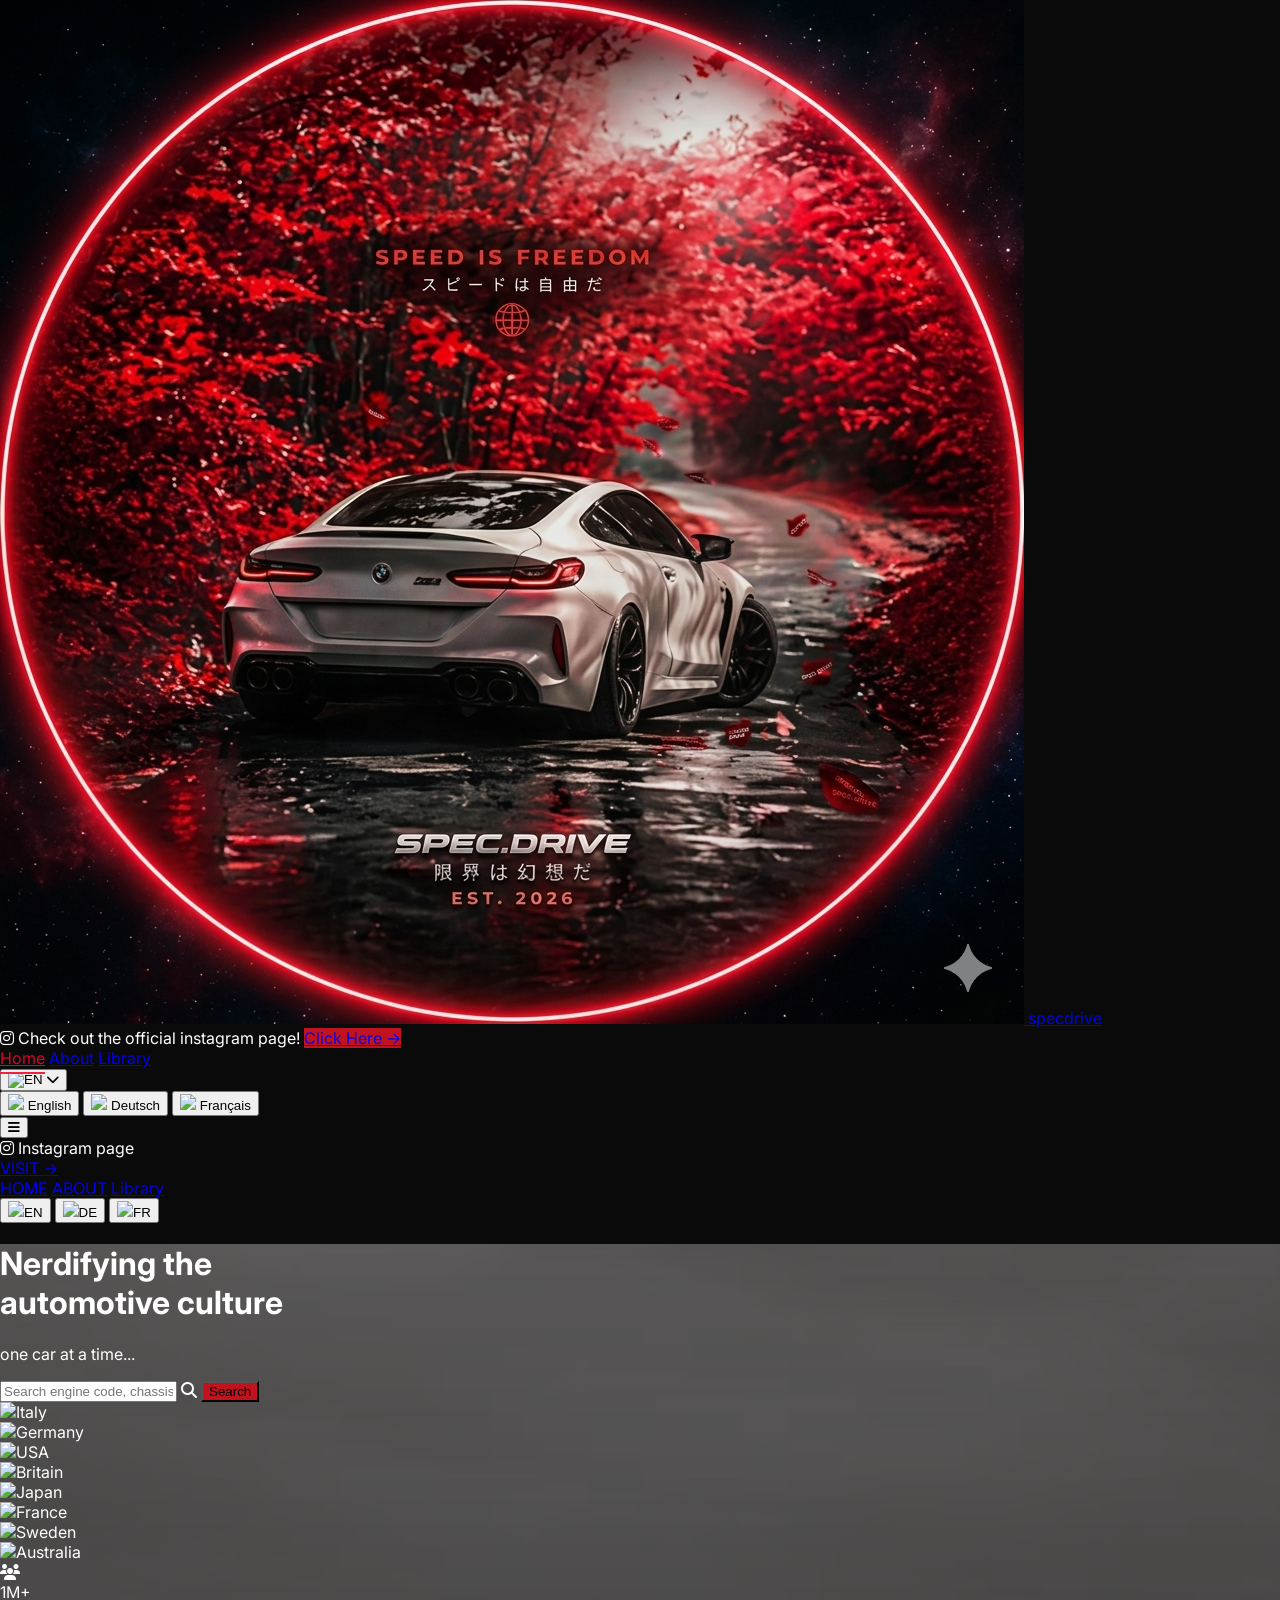
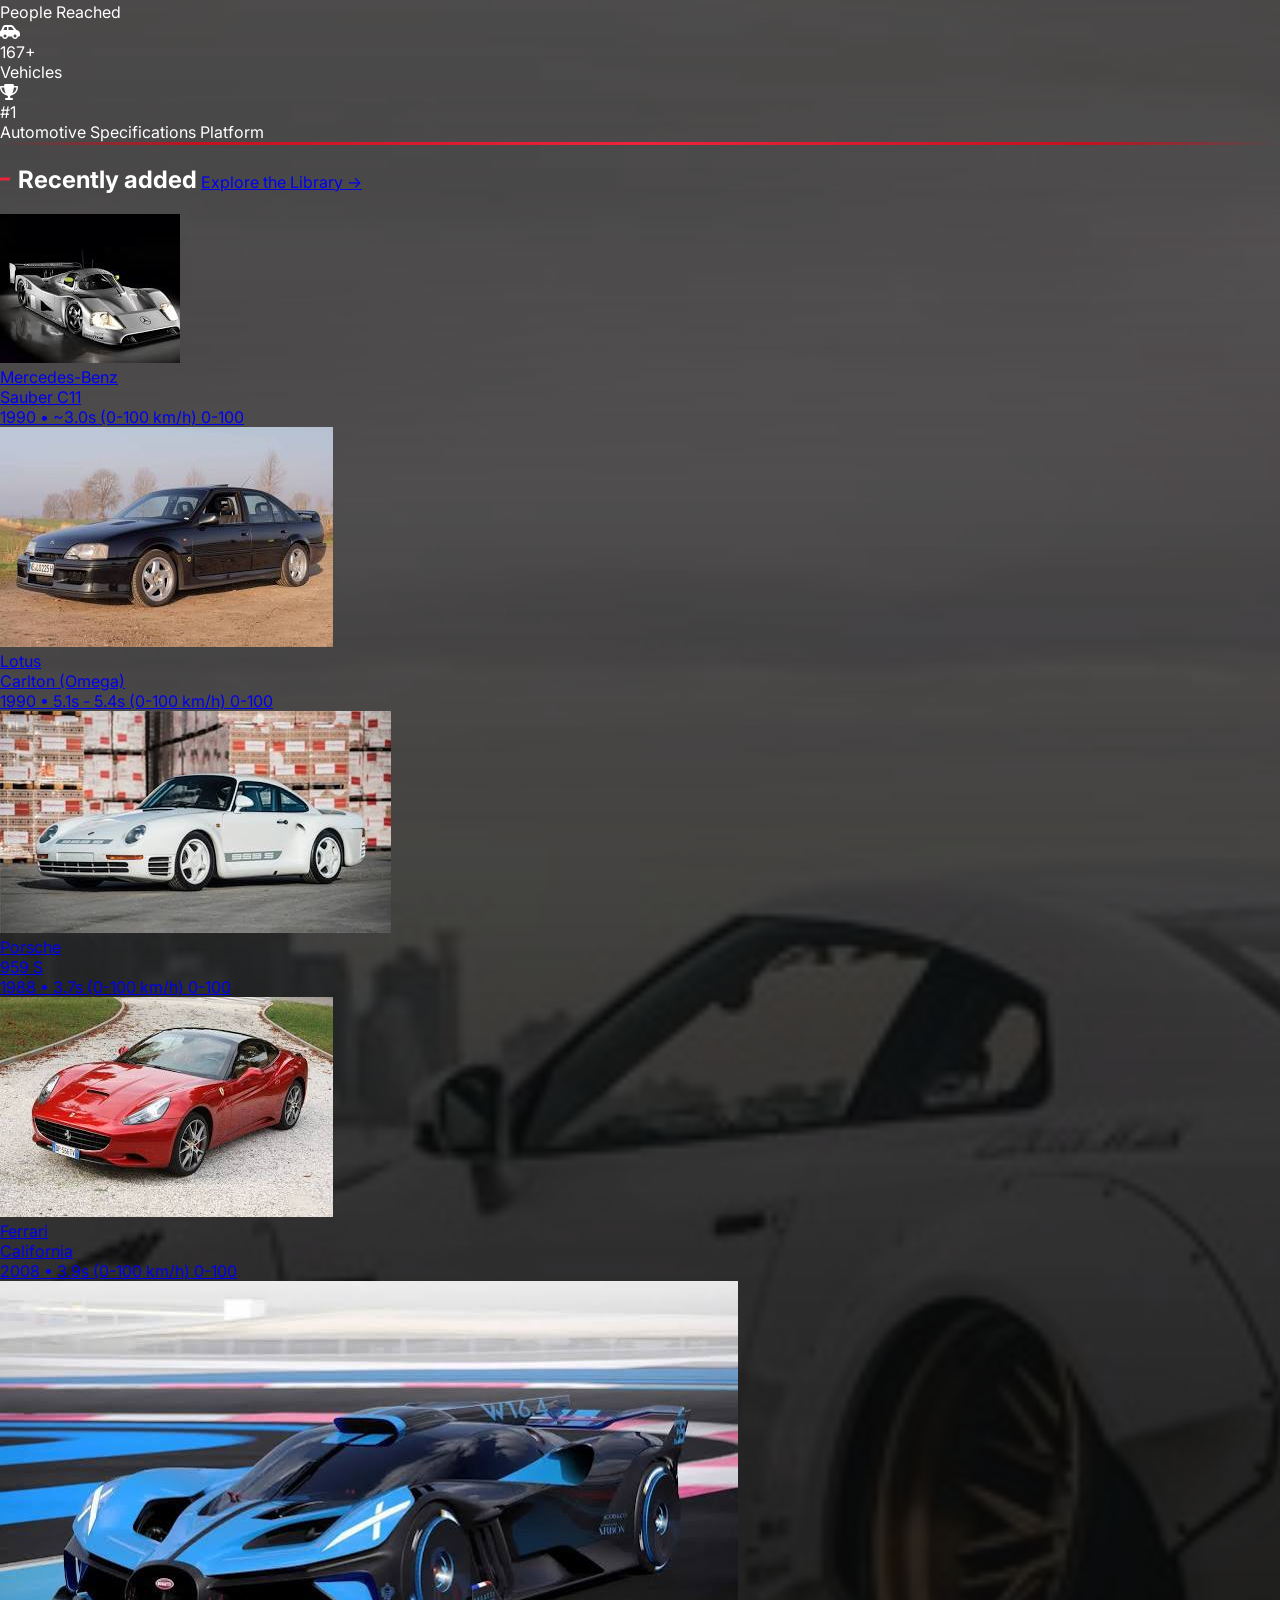
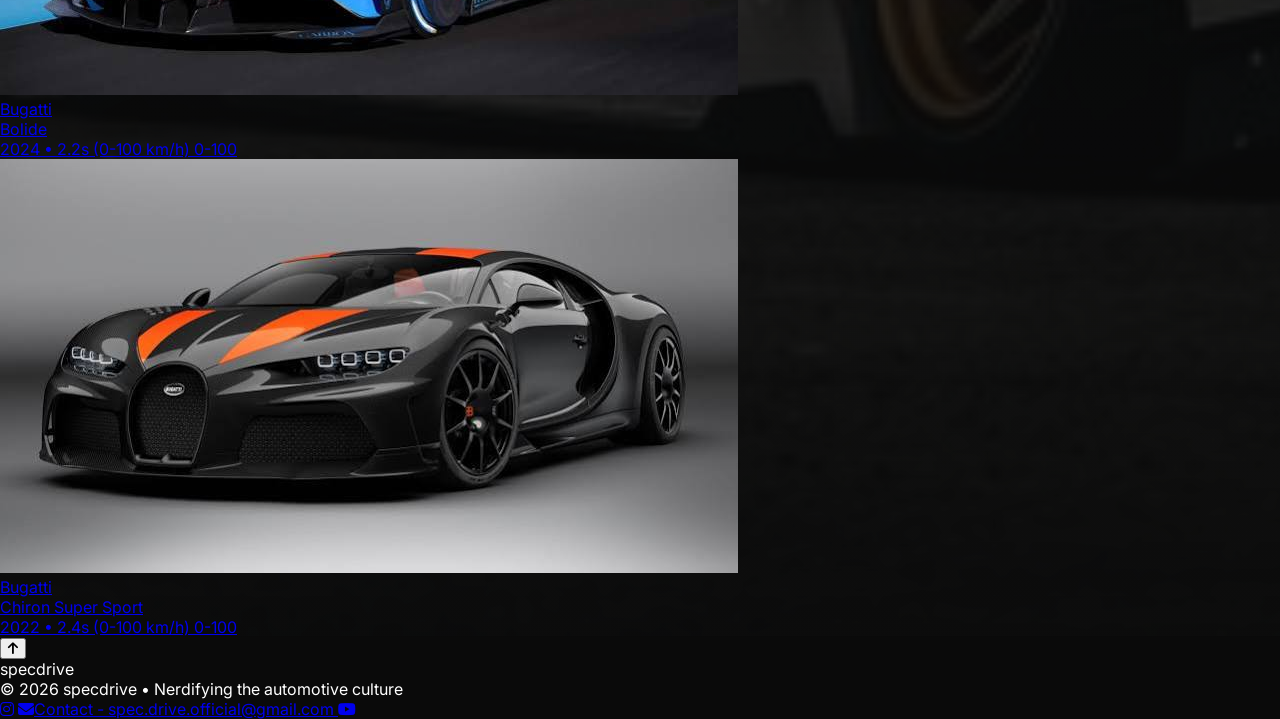
==== commit 098b6bb6: "Update index.html" ====
--- a/index.html
+++ b/index.html
@@ -72,12 +72,12 @@
             <div id="achievementsStrip" class="w-full max-w-5xl mx-auto grid grid-cols-1 sm:grid-cols-3 gap-4 md:gap-6 mt-10 md:mt-14 px-2 relative z-20">
                 <div class="achv-card reveal bg-c2/90 border border-[#222222] rounded-2xl p-6 md:p-8 flex flex-col items-center text-center gap-2 shadow-xl">
                     <i class="fa-solid fa-users text-r2 text-2xl mb-1"></i>
-                    <div class="font-heading font-bold text-3xl md:text-4xl text-white"><span class="achv-counter" data-target="1" data-suffix="M+">0</span></div>
+                    <div class="font-heading font-bold text-3xl md:text-4xl text-white"><span class="achv-counter" data-target="1.1" data-suffix="M+">0</span></div>
                     <div class="text-gray-400 font-body text-sm md:text-base uppercase tracking-wide" data-i18n="statPeopleReached"></div>
                 </div>
                 <div class="achv-card reveal reveal-delay-1 bg-c2/90 border border-[#222222] rounded-2xl p-6 md:p-8 flex flex-col items-center text-center gap-2 shadow-xl">
                     <i class="fa-solid fa-car-side text-r2 text-2xl mb-1"></i>
-                    <div class="font-heading font-bold text-3xl md:text-4xl text-white"><span class="achv-counter" data-target="150" data-suffix="+">0</span></div>
+                    <div class="font-heading font-bold text-3xl md:text-4xl text-white"><span class="achv-counter" data-target="167" data-suffix="+">0</span></div>
                     <div class="text-gray-400 font-body text-sm md:text-base uppercase tracking-wide" data-i18n="statVehicles"></div>
                 </div>
                 <div class="achv-card reveal reveal-delay-2 bg-c2/90 border border-[#222222] rounded-2xl p-6 md:p-8 flex flex-col items-center text-center gap-2 shadow-xl">
--- a/assets/css/style.css
+++ b/assets/css/style.css
@@ -0,0 +1,193 @@
+/* ===================================================
+   SPEC.DRIVE — shared stylesheet
+   Tokens: c1 #0A0A0A (bg) / c2 #121212 (card) / r1 #C1121F / r2 #D90429 / r3 #EF233C
+   Signature element: diagonal "livery stripe" divider + magnetic card lift
+=================================================== */
+
+:root {
+  --bg-main: #0A0A0A;
+  --bg-card: #121212;
+  --red-dark: #C1121F;
+  --red-mid: #D90429;
+  --red-bright: #EF233C;
+  --line: #1f1f1f;
+}
+
+* { box-sizing: border-box; }
+
+html { scroll-behavior: smooth; }
+
+body {
+  background-color: var(--bg-main);
+  color: #fff;
+  font-family: 'Inter', sans-serif;
+  overflow-x: hidden;
+  margin: 0;
+  padding: 0;
+}
+
+::-webkit-scrollbar { width: 8px; }
+::-webkit-scrollbar-track { background: #0A0A0A; }
+::-webkit-scrollbar-thumb { background: #C1121F; border-radius: 4px; }
+
+@media (prefers-reduced-motion: reduce) {
+  *, *::before, *::after {
+    animation-duration: 0.001ms !important;
+    animation-iteration-count: 1 !important;
+    transition-duration: 0.001ms !important;
+    scroll-behavior: auto !important;
+  }
+}
+
+a:focus-visible, button:focus-visible, input:focus-visible {
+  outline: 2px solid var(--red-bright);
+  outline-offset: 2px;
+}
+
+/* ---- Signature: diagonal livery stripe (used as a section divider / accent) ---- */
+.livery-stripe {
+  position: relative;
+  height: 3px;
+  width: 100%;
+  background: linear-gradient(90deg, transparent 0%, var(--red-dark) 15%, var(--red-bright) 50%, var(--red-dark) 85%, transparent 100%);
+  transform-origin: left center;
+  transform: scaleX(0);
+  transition: transform 0.9s cubic-bezier(.16,1,.3,1);
+}
+.livery-stripe.revealed { transform: scaleX(1); }
+
+.stripe-tick {
+  position: relative;
+  display: inline-block;
+  padding-left: 18px;
+}
+.stripe-tick::before {
+  content: "";
+  position: absolute;
+  left: 0;
+  top: 50%;
+  width: 10px;
+  height: 3px;
+  background: var(--red-bright);
+  transform: translateY(-50%) skewX(-20deg);
+}
+
+/* ---- Scroll reveal ---- */
+.reveal {
+  opacity: 0;
+  transform: translateY(24px);
+  transition: opacity 0.7s cubic-bezier(.16,1,.3,1), transform 0.7s cubic-bezier(.16,1,.3,1);
+}
+.reveal.revealed { opacity: 1; transform: translateY(0); }
+.reveal-delay-1.revealed { transition-delay: .1s; }
+.reveal-delay-2.revealed { transition-delay: .2s; }
+.reveal-delay-3.revealed { transition-delay: .3s; }
+.reveal-delay-4.revealed { transition-delay: .4s; }
+
+/* ---- Hero (Ken Burns on the uploaded car photo) ---- */
+.hero-photo-wrap {
+  position: absolute;
+  inset: 0;
+  overflow: hidden;
+  z-index: -2;
+}
+.hero-photo {
+  width: 100%;
+  height: 100%;
+  object-fit: cover;
+  object-position: center 40%;
+  animation: kenburns 22s ease-in-out infinite alternate;
+  will-change: transform;
+}
+@keyframes kenburns {
+  0%   { transform: scale(1.0) translate3d(0,0,0); }
+  100% { transform: scale(1.12) translate3d(-1%, -1%, 0); }
+}
+.hero-overlay {
+  position: absolute;
+  inset: 0;
+  background: linear-gradient(180deg, rgba(10,10,10,.55) 0%, rgba(10,10,10,.80) 55%, rgba(10,10,10,.97) 100%);
+  z-index: -1;
+}
+
+/* ---- Nav underline animation ---- */
+.nav-link { position: relative; }
+.nav-link::after {
+  content: "";
+  position: absolute;
+  left: 0; right: 0; bottom: -6px;
+  height: 2px;
+  background: var(--red-bright);
+  transform: scaleX(0);
+  transform-origin: left;
+  transition: transform 0.3s ease;
+}
+.nav-link:hover::after, .nav-link.active::after { transform: scaleX(1); }
+.nav-link.active { color: var(--red-mid); }
+
+/* ---- Cards: magnetic lift + glow border ---- */
+.sd-card {
+  transition: transform 0.35s cubic-bezier(.16,1,.3,1), border-color 0.35s ease, box-shadow 0.35s ease;
+  will-change: transform;
+}
+.sd-card:hover {
+  transform: translateY(-6px);
+  border-color: var(--red-dark);
+  box-shadow: 0 14px 34px -12px rgba(217, 4, 41, 0.35);
+}
+.sd-card img { transition: transform 0.6s cubic-bezier(.16,1,.3,1); }
+.sd-card:hover img { transform: scale(1.06); }
+
+/* ---- Buttons ---- */
+.btn-primary {
+  background: var(--red-dark);
+  transition: background 0.25s ease, transform 0.2s ease;
+}
+.btn-primary:hover { background: var(--red-mid); transform: translateY(-1px); }
+.btn-primary:active { transform: translateY(0); }
+
+/* ---- Filter chips (library) ---- */
+.chip {
+  transition: all 0.25s ease;
+  cursor: pointer;
+}
+.chip.active {
+  background: var(--red-dark);
+  border-color: var(--red-dark);
+  color: #fff;
+}
+
+/* ---- Achievement counters ---- */
+.achv-card { transition: transform 0.4s ease, border-color 0.3s ease; }
+.achv-card:hover { transform: translateY(-4px); border-color: var(--red-dark); }
+
+/* ---- Page load fade ---- */
+.page-fade-in { animation: pageFadeIn 0.6s ease both; }
+@keyframes pageFadeIn {
+  from { opacity: 0; transform: translateY(10px); }
+  to   { opacity: 1; transform: translateY(0); }
+}
+
+/* ---- Skeleton loading shimmer ---- */
+.skeleton {
+  background: linear-gradient(90deg, #141414 25%, #1c1c1c 37%, #141414 63%);
+  background-size: 400% 100%;
+  animation: shimmer 1.4s ease infinite;
+}
+@keyframes shimmer {
+  0% { background-position: 100% 50%; }
+  100% { background-position: 0 50%; }
+}
+
+/* ---- Spec row hover ---- */
+.spec-row { transition: background 0.2s ease; }
+.spec-row:hover { background: rgba(217,4,41,0.06); }
+
+/* ---- Back-to-top ---- */
+#backToTop {
+  opacity: 0;
+  pointer-events: none;
+  transition: opacity 0.3s ease, transform 0.3s ease;
+}
+#backToTop.show { opacity: 1; pointer-events: auto; }
+#backToTop:hover { transform: translateY(-3px); }
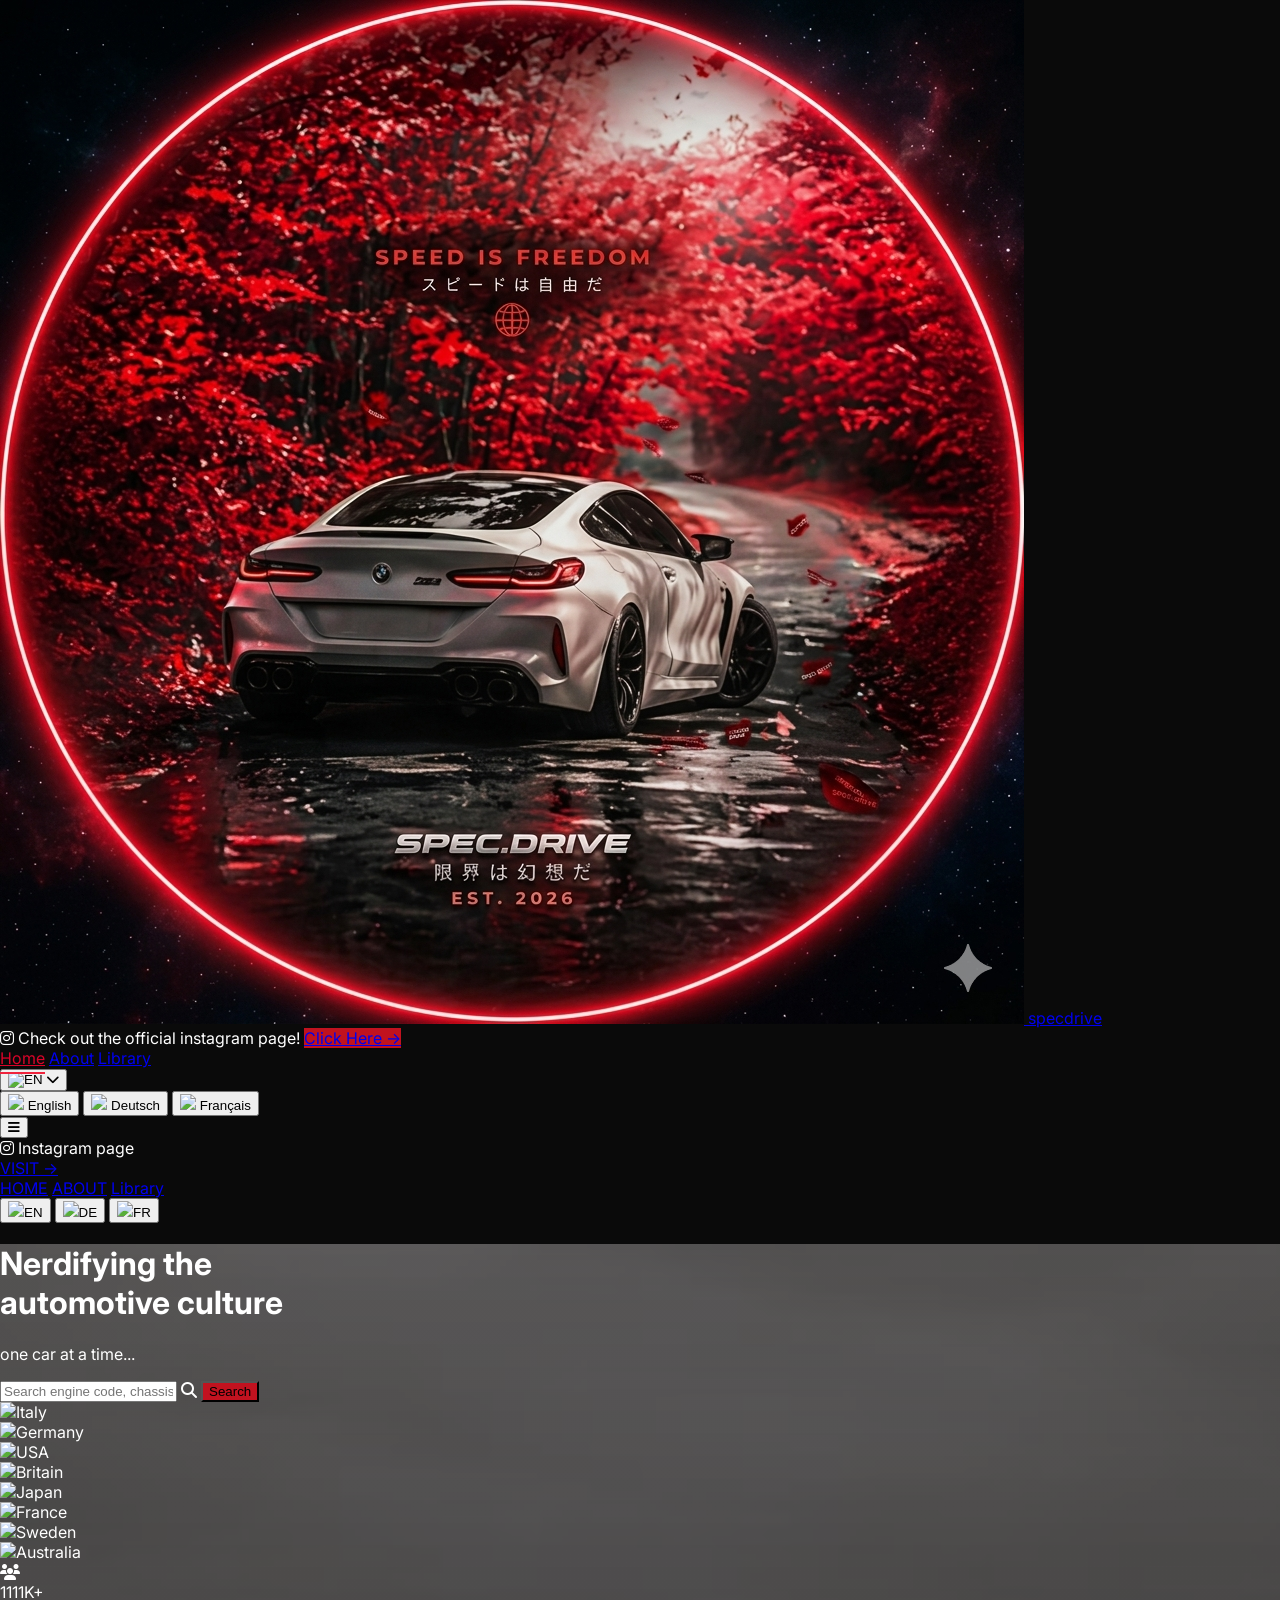
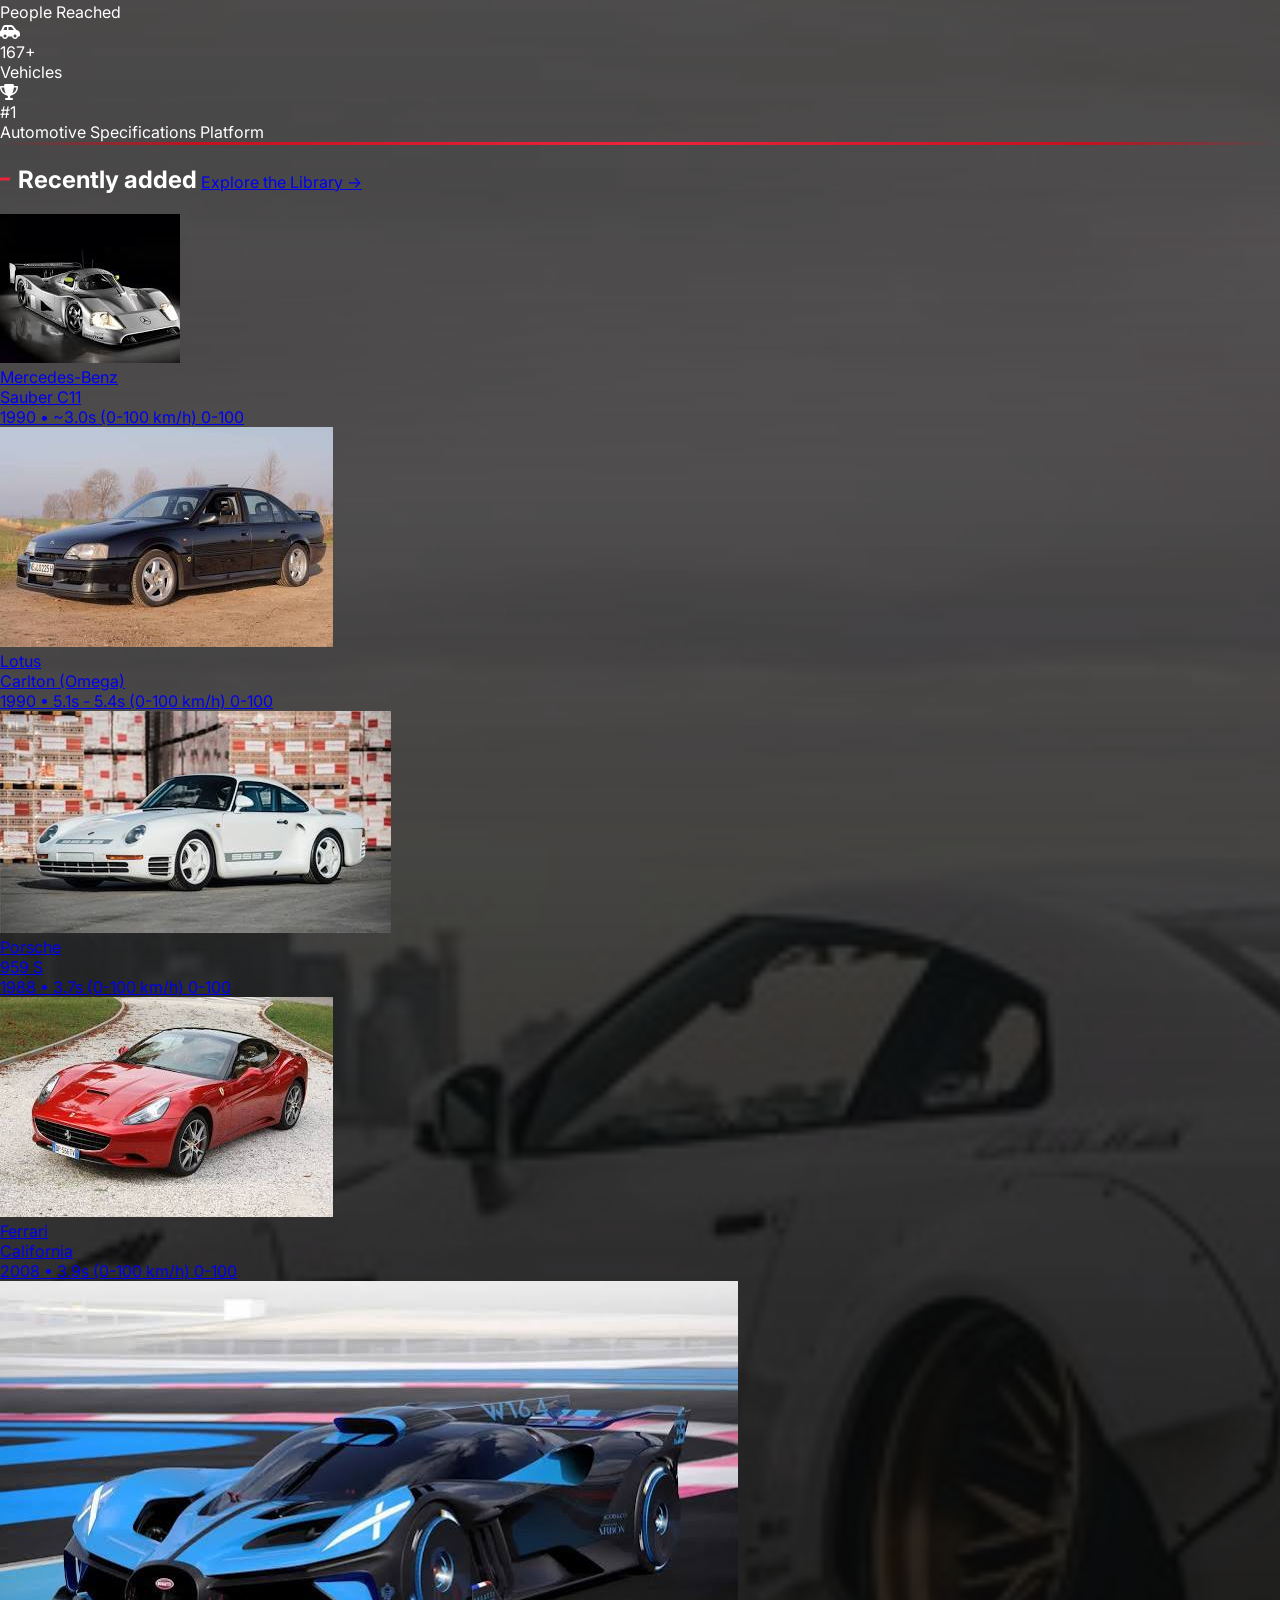
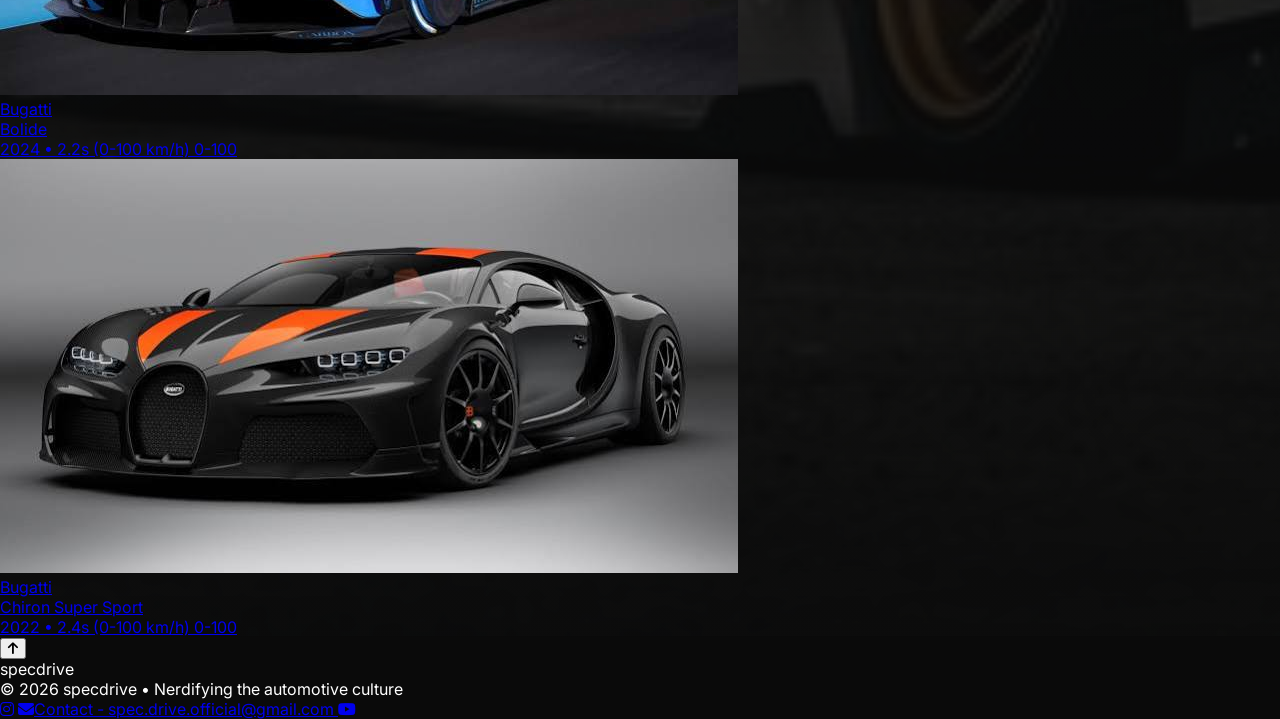
==== commit 0cf34a7f: "Update index.html" ====
--- a/index.html
+++ b/index.html
@@ -72,7 +72,7 @@
             <div id="achievementsStrip" class="w-full max-w-5xl mx-auto grid grid-cols-1 sm:grid-cols-3 gap-4 md:gap-6 mt-10 md:mt-14 px-2 relative z-20">
                 <div class="achv-card reveal bg-c2/90 border border-[#222222] rounded-2xl p-6 md:p-8 flex flex-col items-center text-center gap-2 shadow-xl">
                     <i class="fa-solid fa-users text-r2 text-2xl mb-1"></i>
-                    <div class="font-heading font-bold text-3xl md:text-4xl text-white"><span class="achv-counter" data-target="1.1" data-suffix="M+">0</span></div>
+                    <div class="font-heading font-bold text-3xl md:text-4xl text-white"><span class="achv-counter" data-target="1111" data-suffix="K+">0</span></div>
                     <div class="text-gray-400 font-body text-sm md:text-base uppercase tracking-wide" data-i18n="statPeopleReached"></div>
                 </div>
                 <div class="achv-card reveal reveal-delay-1 bg-c2/90 border border-[#222222] rounded-2xl p-6 md:p-8 flex flex-col items-center text-center gap-2 shadow-xl">
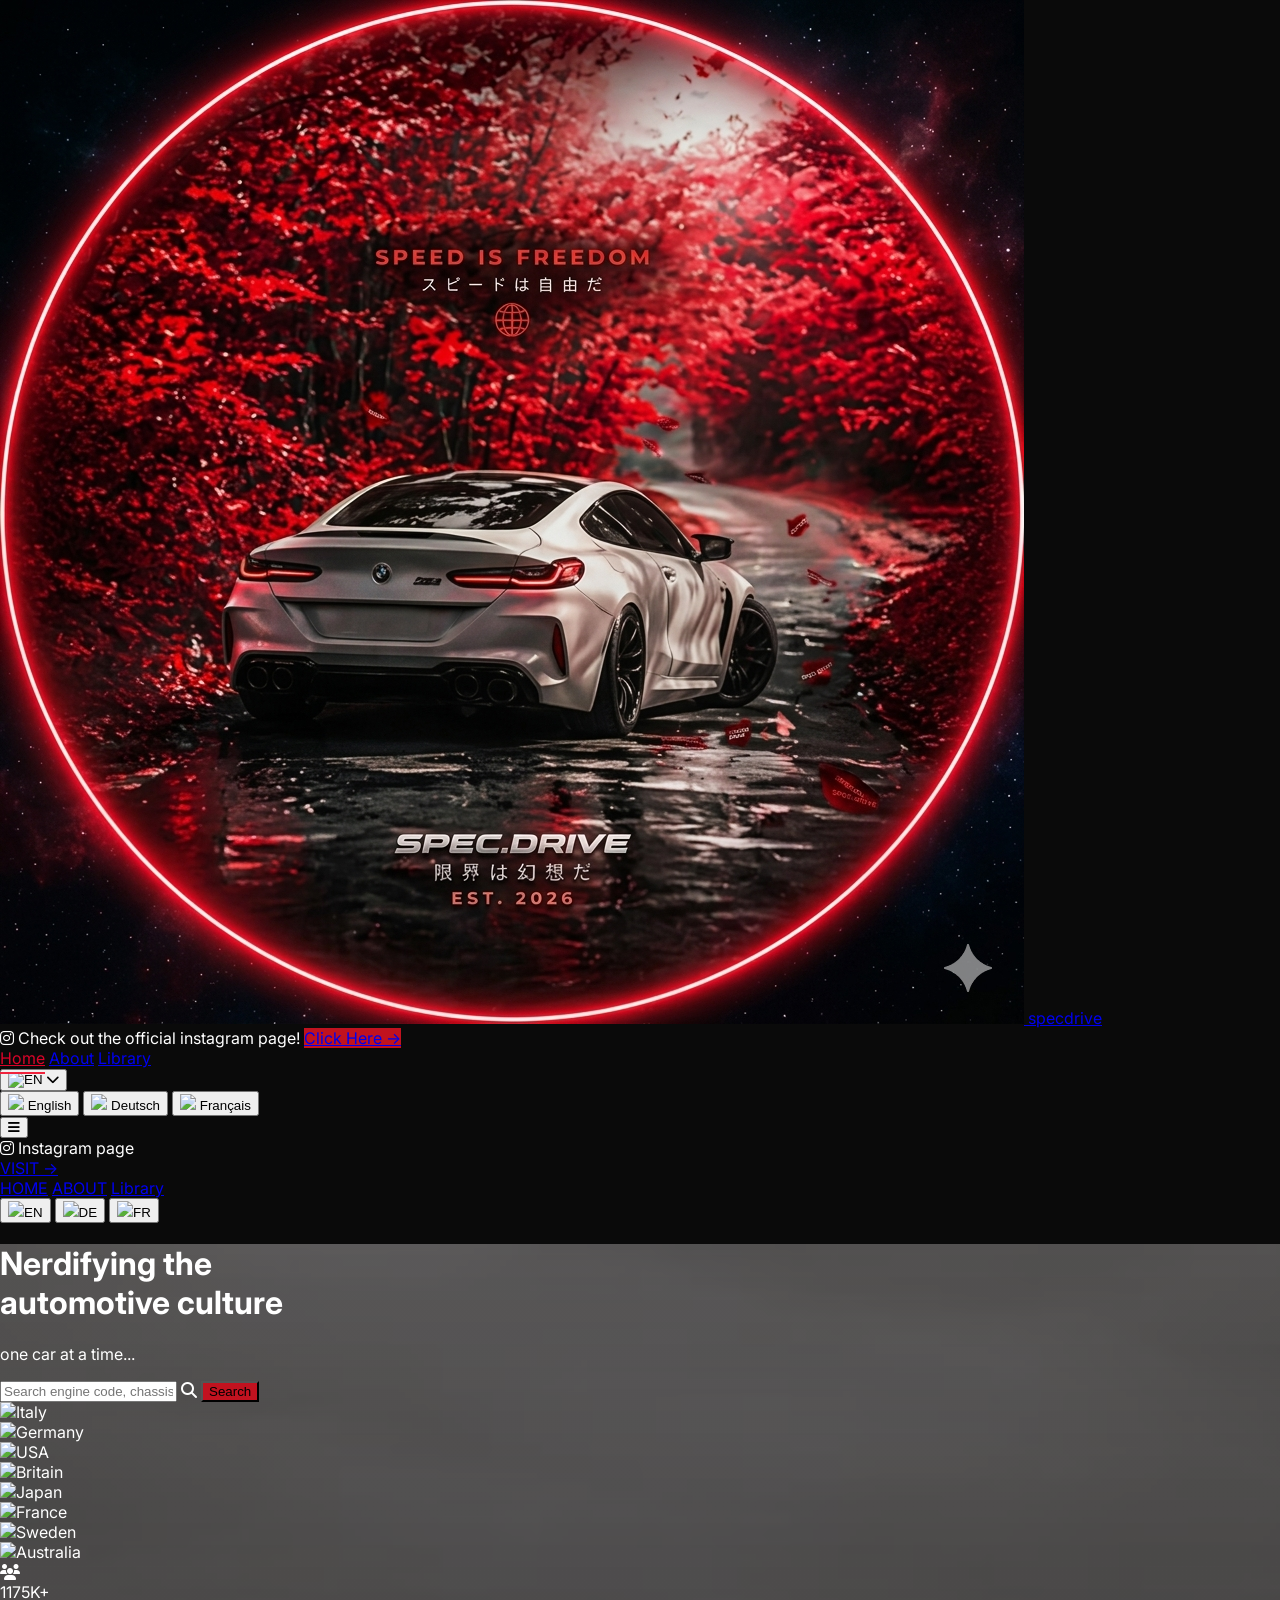
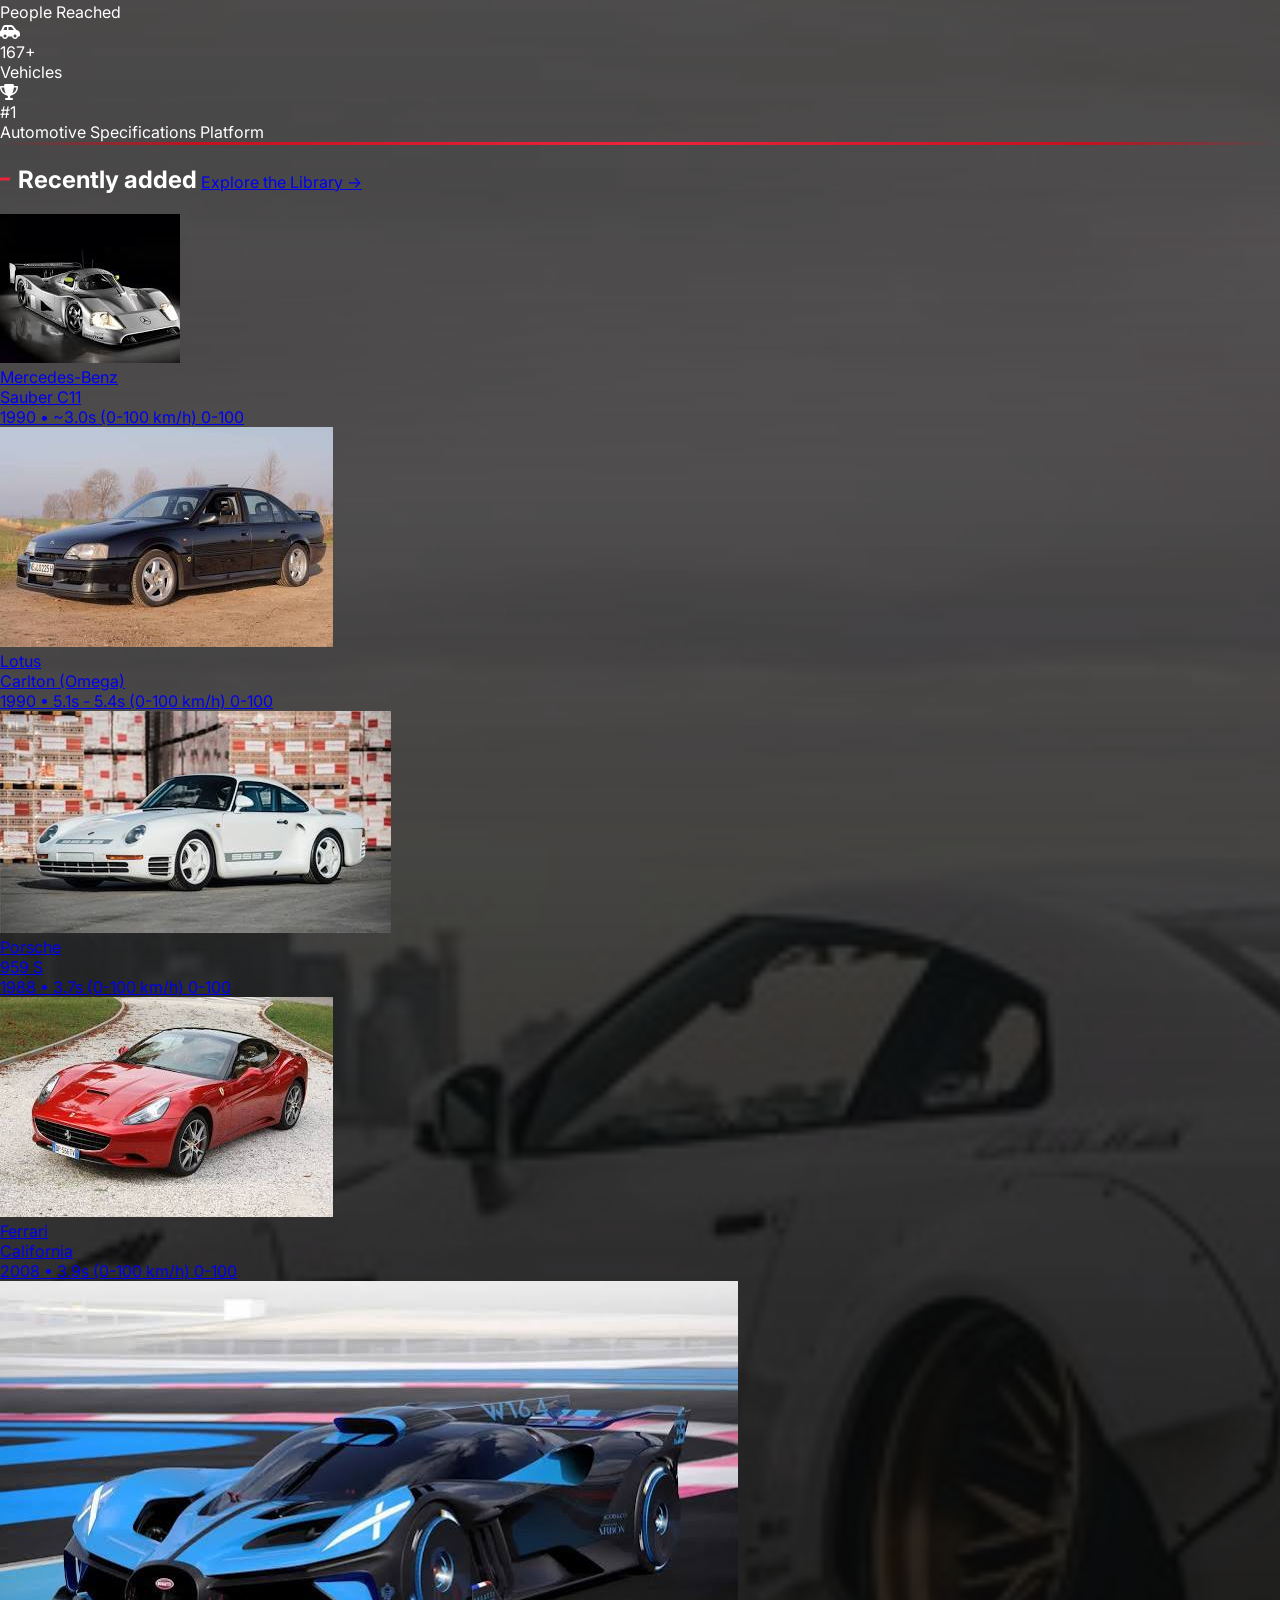
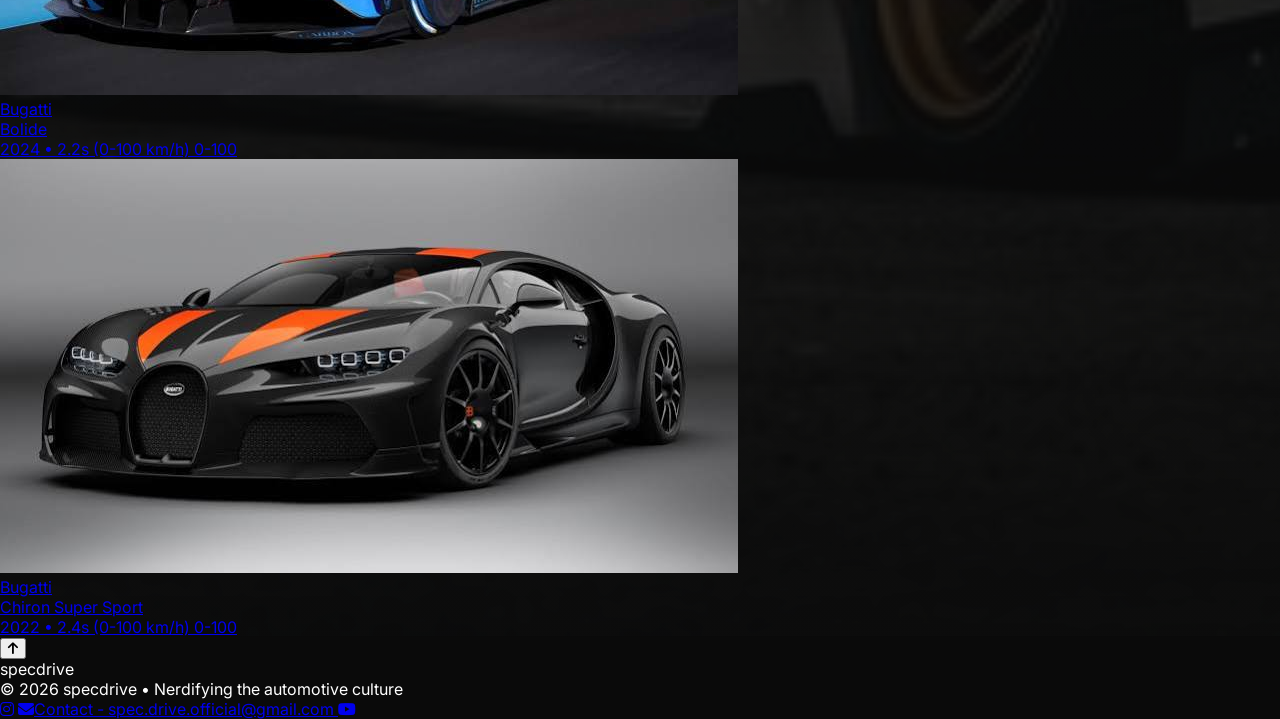
==== commit 8638295e: "Update index.html" ====
--- a/index.html
+++ b/index.html
@@ -72,7 +72,7 @@
             <div id="achievementsStrip" class="w-full max-w-5xl mx-auto grid grid-cols-1 sm:grid-cols-3 gap-4 md:gap-6 mt-10 md:mt-14 px-2 relative z-20">
                 <div class="achv-card reveal bg-c2/90 border border-[#222222] rounded-2xl p-6 md:p-8 flex flex-col items-center text-center gap-2 shadow-xl">
                     <i class="fa-solid fa-users text-r2 text-2xl mb-1"></i>
-                    <div class="font-heading font-bold text-3xl md:text-4xl text-white"><span class="achv-counter" data-target="1111" data-suffix="K+">0</span></div>
+                    <div class="font-heading font-bold text-3xl md:text-4xl text-white"><span class="achv-counter" data-target="1175" data-suffix="K+">0</span></div>
                     <div class="text-gray-400 font-body text-sm md:text-base uppercase tracking-wide" data-i18n="statPeopleReached"></div>
                 </div>
                 <div class="achv-card reveal reveal-delay-1 bg-c2/90 border border-[#222222] rounded-2xl p-6 md:p-8 flex flex-col items-center text-center gap-2 shadow-xl">
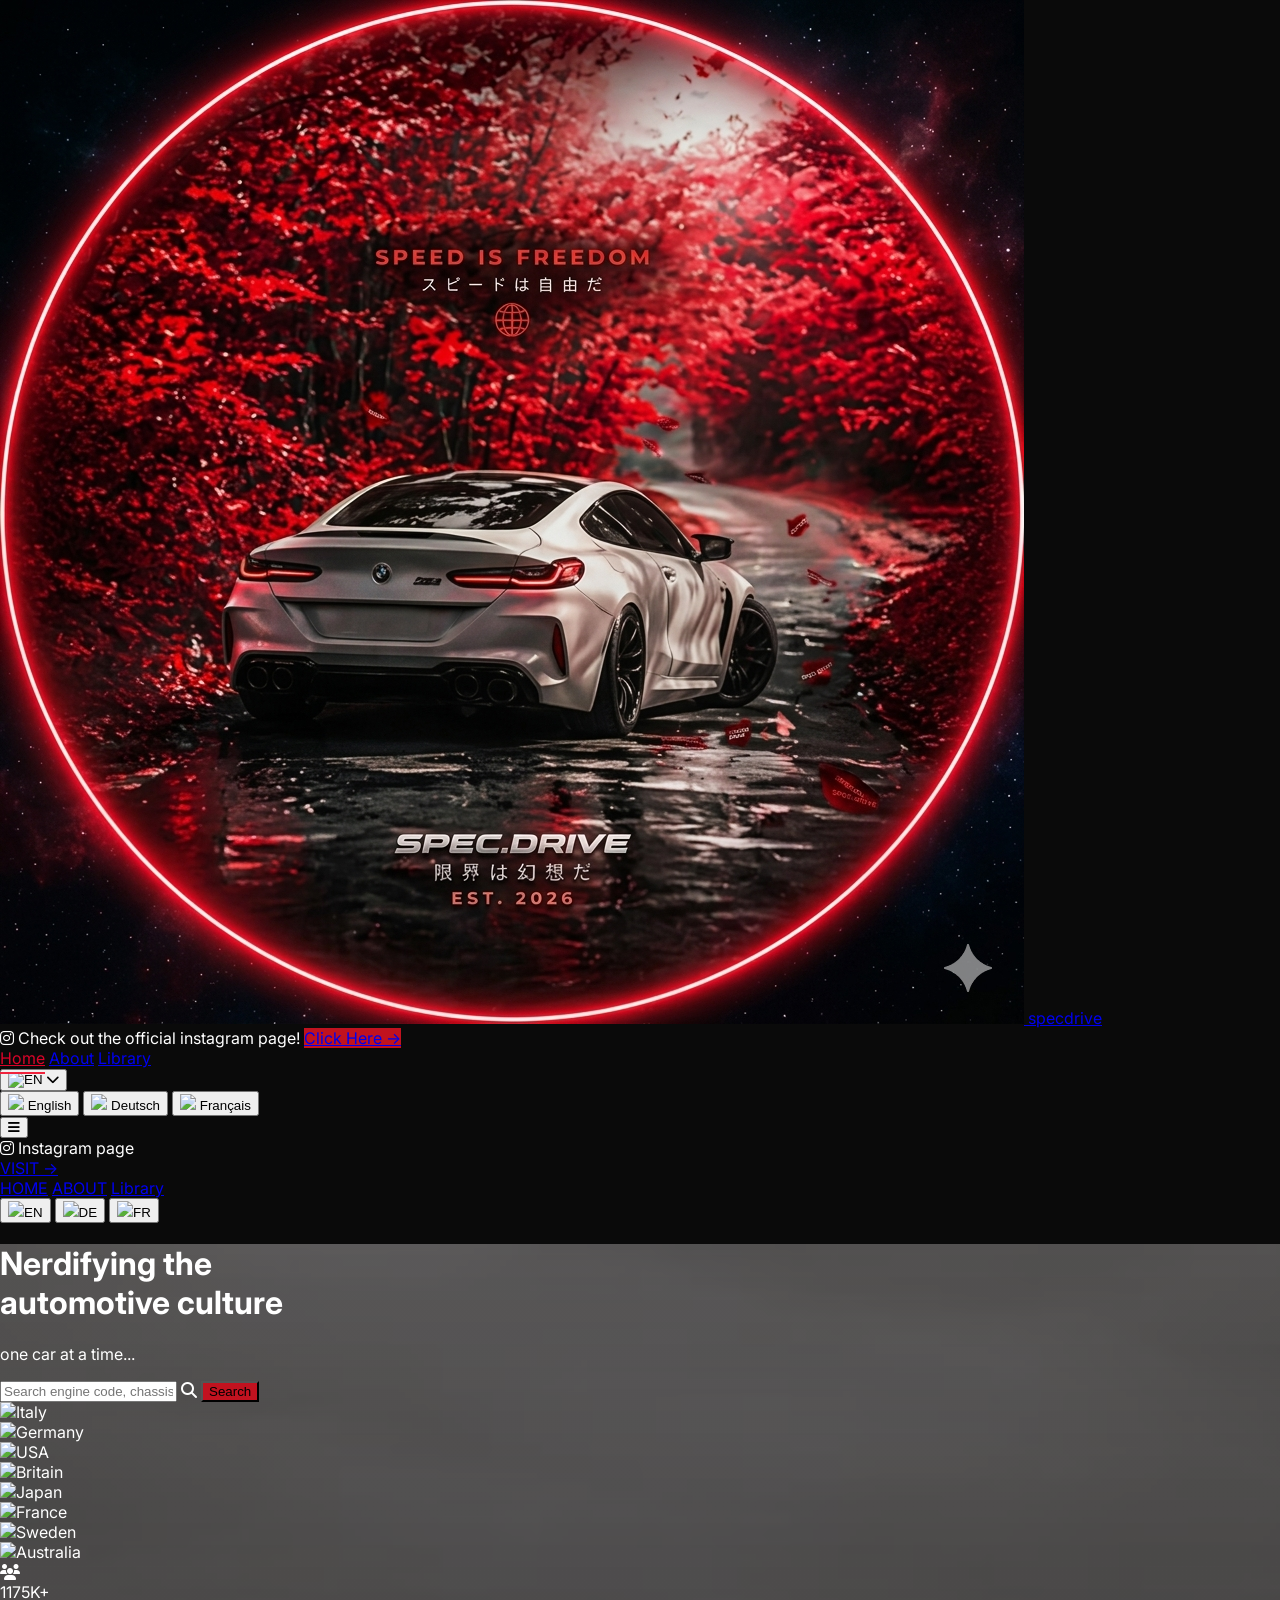
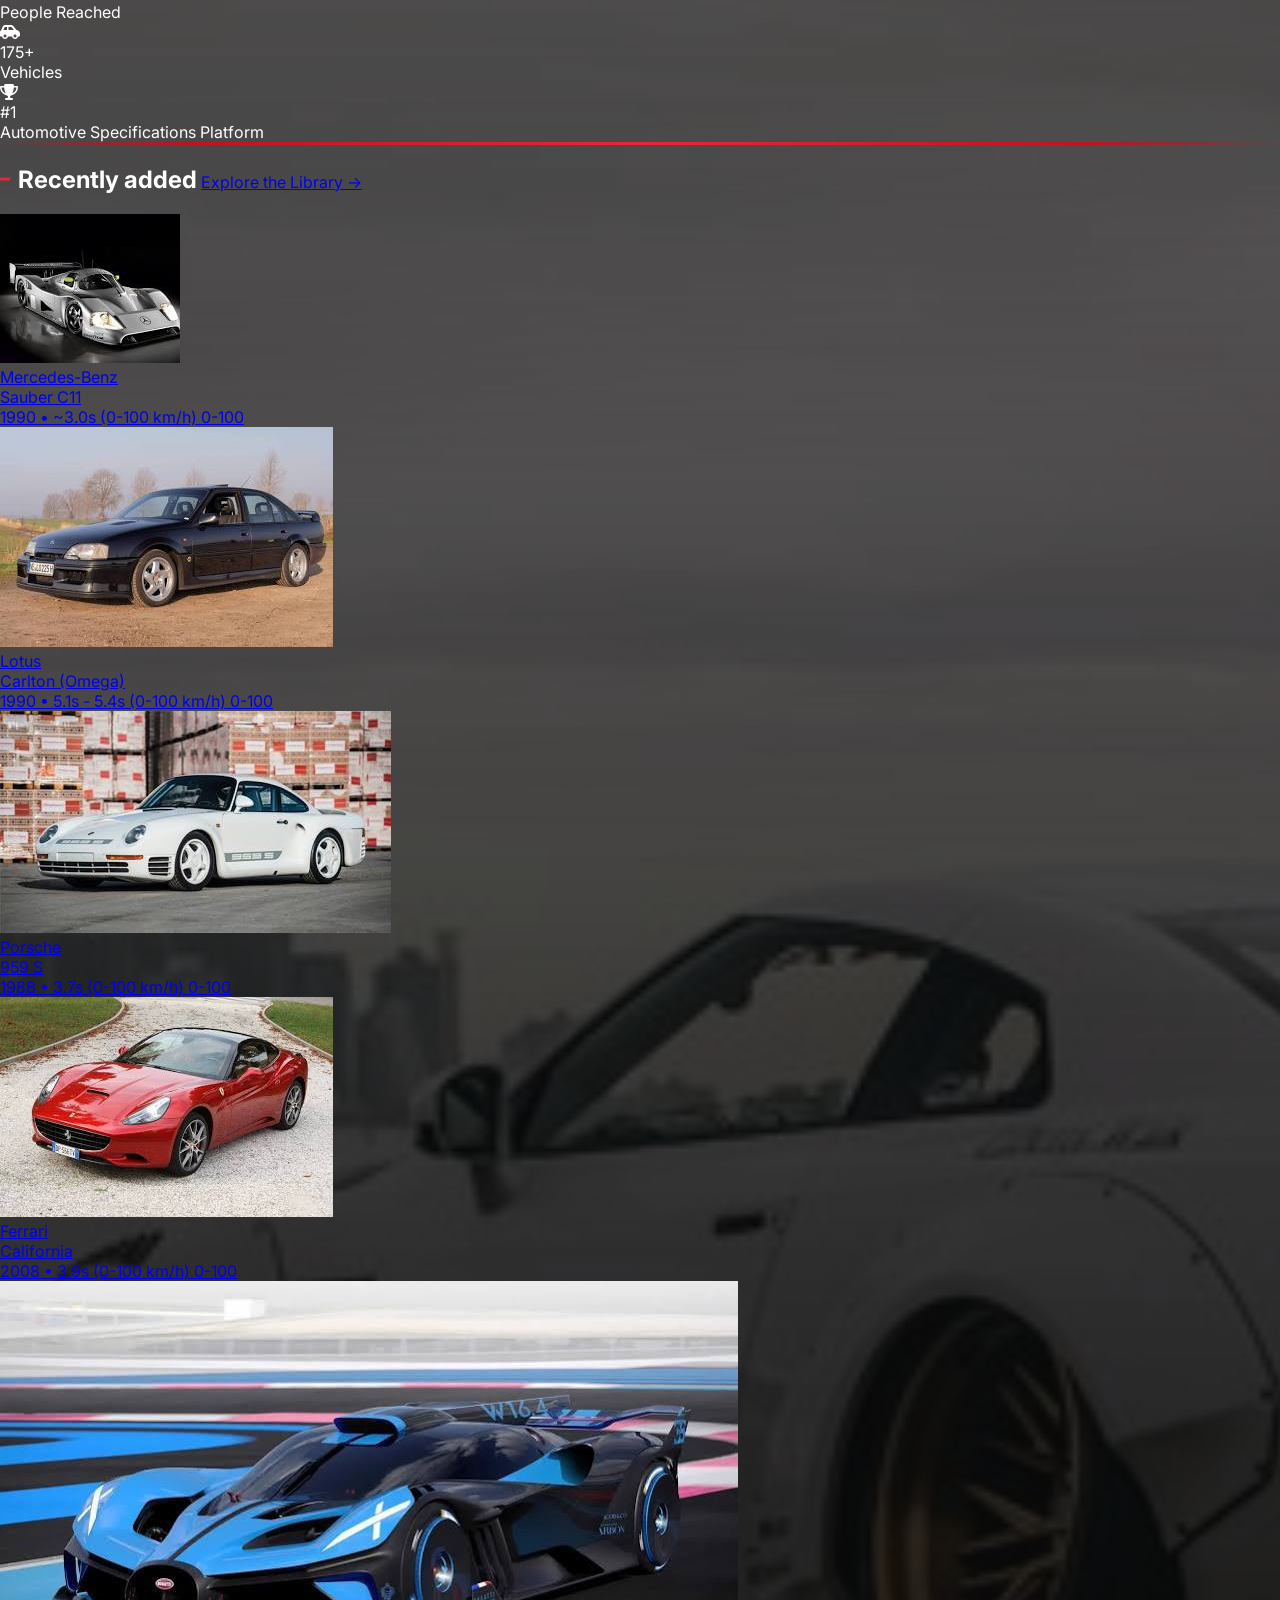
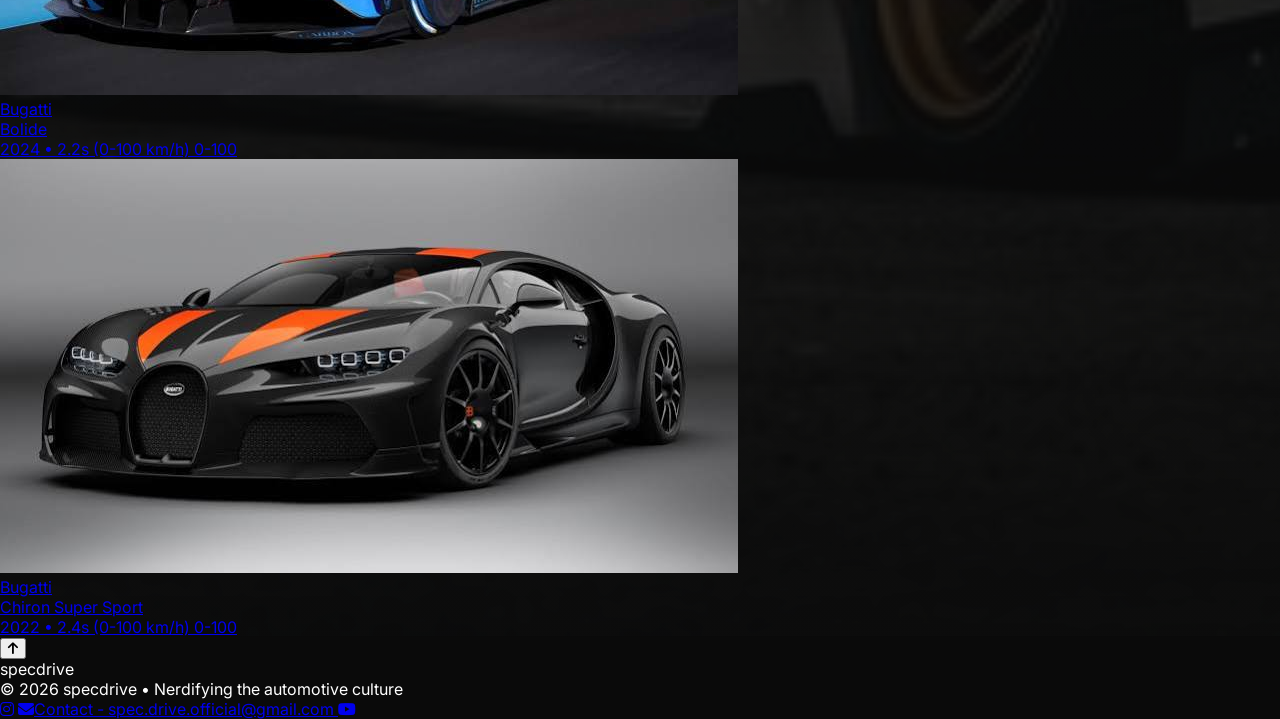
==== commit 12b1915f: "Update index.html" ====
--- a/index.html
+++ b/index.html
@@ -77,7 +77,7 @@
                 </div>
                 <div class="achv-card reveal reveal-delay-1 bg-c2/90 border border-[#222222] rounded-2xl p-6 md:p-8 flex flex-col items-center text-center gap-2 shadow-xl">
                     <i class="fa-solid fa-car-side text-r2 text-2xl mb-1"></i>
-                    <div class="font-heading font-bold text-3xl md:text-4xl text-white"><span class="achv-counter" data-target="167" data-suffix="+">0</span></div>
+                    <div class="font-heading font-bold text-3xl md:text-4xl text-white"><span class="achv-counter" data-target="175" data-suffix="+">0</span></div>
                     <div class="text-gray-400 font-body text-sm md:text-base uppercase tracking-wide" data-i18n="statVehicles"></div>
                 </div>
                 <div class="achv-card reveal reveal-delay-2 bg-c2/90 border border-[#222222] rounded-2xl p-6 md:p-8 flex flex-col items-center text-center gap-2 shadow-xl">
